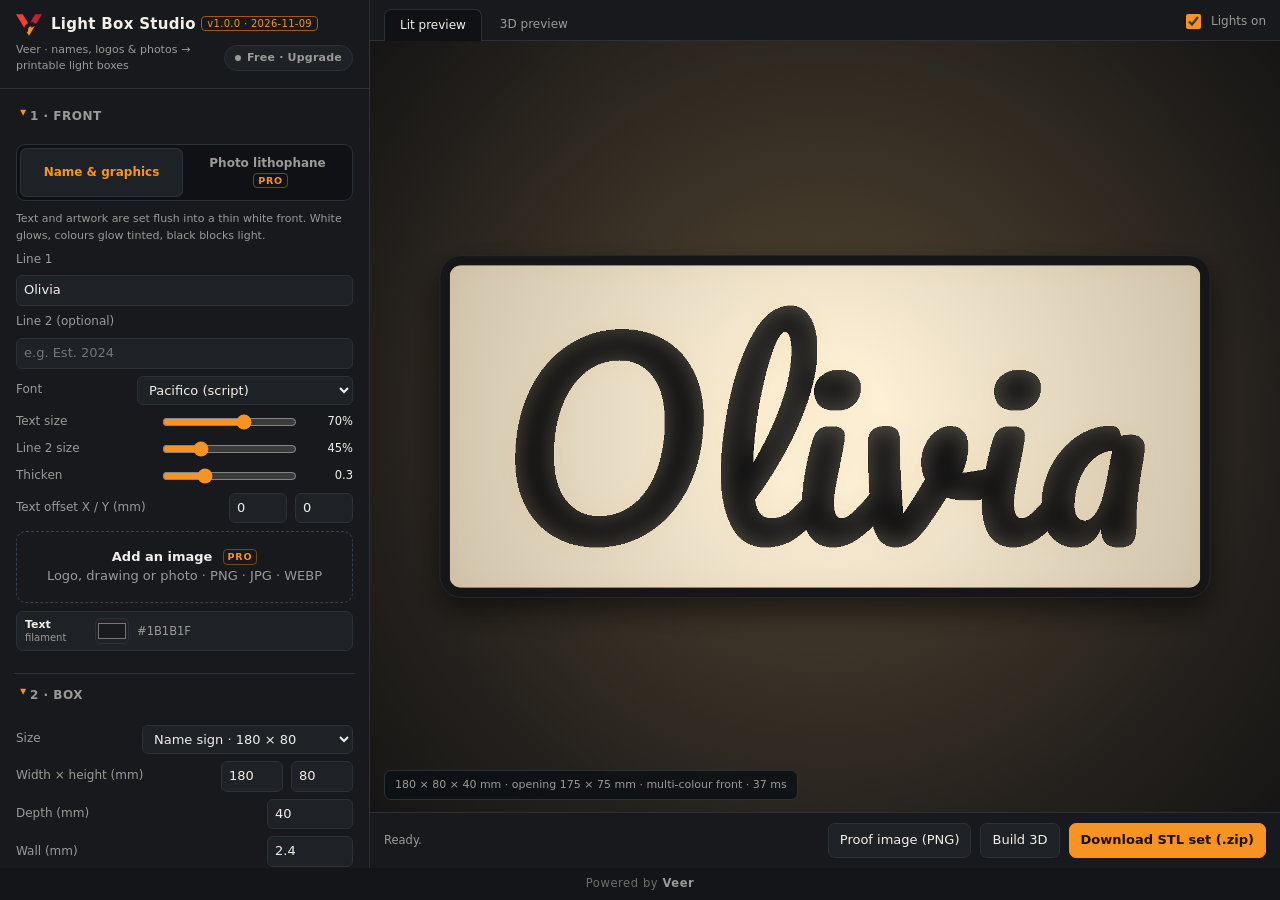
==== lightbox/index.html @ bc307f97 "Add Light Box Studio: names, logos and photos to printable light boxes - Inlay fronts: text (9 fonts" ====
<!doctype html>
<html lang="en">
<head>
<meta charset="utf-8">
<meta name="viewport" content="width=device-width,initial-scale=1">
<title>Veer · Light Box Studio</title>
<meta name="description" content="Turn a name, a logo or any photo into a 3D-printable light box. Multi-colour fronts for Bambu AMS, photo lithophanes, batch names.">
<link rel="preconnect" href="https://fonts.googleapis.com">
<link rel="preconnect" href="https://fonts.gstatic.com" crossorigin>
<link href="https://fonts.googleapis.com/css2?family=Pacifico&family=Great+Vibes&family=Dancing+Script:wght@700&family=Lobster&family=Bebas+Neue&family=Baloo+2:wght@800&family=Fredoka:wght@600&family=Montserrat:wght@800&family=Playfair+Display:wght@700&display=swap" rel="stylesheet">
<style>
:root{
  /* Veer palette — mark colours #ef4037 / #bd222f / #f69322 */
  --bg:#0f1114; --panel:#17191d; --panel2:#1e2126; --line:#2c3037;
  --tx:#f2efe9; --tx2:#9b9a96; --acc:#f69322; --acc2:#a8541a;
  --red:#ef4037; --bad:#ef4037; --pass:#41c777;
}
*{box-sizing:border-box}
html,body{height:100%;margin:0}
body{background:var(--bg);color:var(--tx);font:13px/1.45 "Segoe UI",system-ui,-apple-system,sans-serif;
  display:flex;flex-direction:column;height:100vh;overflow:hidden}
#app{display:flex;flex:1;min-height:0}
@media (max-width:900px){ body{overflow:auto;height:auto} #app{flex-direction:column} #side{width:auto!important;min-width:0!important;max-height:none} #stage{min-height:420px} }

#side{width:370px;min-width:370px;background:var(--panel);border-right:1px solid var(--line);display:flex;flex-direction:column}
#brand{padding:14px 16px;border-bottom:1px solid var(--line)}
#brand .top{display:flex;align-items:center;gap:9px}
#brand h1{margin:0;font-size:15px;letter-spacing:.3px;flex:1;white-space:nowrap}
#brand .sub{display:flex;align-items:center;gap:10px;margin-top:6px}
#brand p{margin:0;font-size:11px;color:var(--tx2);flex:1}
#build{font-size:10px;font-weight:400;color:var(--acc);border:1px solid var(--acc2);border-radius:4px;padding:1px 5px;vertical-align:2px}
#ctrls{flex:1;overflow-y:auto;padding:6px 14px 24px}
#ctrls::-webkit-scrollbar{width:10px}
#ctrls::-webkit-scrollbar-thumb{background:#2a323d;border-radius:5px}

details.sec{border-bottom:1px solid var(--line);padding:4px 0}
details.sec>summary{cursor:pointer;padding:9px 2px;font-weight:600;font-size:12px;letter-spacing:.5px;text-transform:uppercase;color:var(--tx2);list-style:none;user-select:none}
details.sec>summary::-webkit-details-marker{display:none}
details.sec>summary:before{content:"▸";display:inline-block;width:14px;color:var(--acc);transition:transform .15s}
details.sec[open]>summary:before{transform:rotate(90deg)}
details.sec>summary:hover{color:var(--tx)}
.body{padding:4px 2px 12px}
.row{display:flex;align-items:center;gap:8px;margin:7px 0}
.row label{flex:1;color:var(--tx2);font-size:12px}
input[type=number],input[type=text],select,textarea{background:var(--panel2);border:1px solid var(--line);color:var(--tx);border-radius:6px;padding:5px 7px;font:inherit;width:86px}
input[type=text].wide,textarea{width:100%}
textarea{min-height:90px;resize:vertical;font-family:ui-monospace,Consolas,monospace;font-size:12px}
select{width:auto;min-width:120px}
input[type=range]{flex:1;accent-color:var(--acc)}
input[type=color]{width:34px;height:26px;padding:0;border:1px solid var(--line);border-radius:6px;background:var(--panel2);cursor:pointer}
input:focus,select:focus,textarea:focus{outline:1px solid var(--acc)}
.val{width:46px;text-align:right;color:var(--tx);font-variant-numeric:tabular-nums;font-size:11.5px}
.chk{display:flex;align-items:center;gap:7px;margin:8px 0;color:var(--tx2);cursor:pointer;font-size:12px}
.chk input{accent-color:var(--acc);width:15px;height:15px}
button{background:var(--panel2);border:1px solid var(--line);color:var(--tx);border-radius:7px;padding:7px 11px;font:inherit;cursor:pointer}
button:hover{border-color:var(--acc);color:#fff}
button:disabled{opacity:.4;cursor:not-allowed}
button.primary{background:var(--acc);border-color:var(--acc);color:#1a0f02;font-weight:600}
button.primary:hover{background:#ffa53d;color:#1a0f02}
.note{font-size:11px;color:var(--tx2);margin:6px 0 0;line-height:1.5}
.warnbox{background:#2a1f0a;border:1px solid #6b4f10;color:#f3d089;border-radius:6px;padding:7px 9px;font-size:11px;margin:8px 0;line-height:1.5}
.seg{display:flex;gap:3px;padding:3px;background:var(--bg);border:1px solid var(--line);border-radius:9px;margin:6px 0 10px}
.seg button{flex:1;border:0;background:transparent;color:var(--tx2);font-weight:600;font-size:12px;padding:7px 6px;border-radius:7px}
.seg button.on{background:var(--panel2);color:var(--acc);box-shadow:inset 0 0 0 1px var(--line)}
.seg button:hover{color:var(--tx)}
#drop{border:1.5px dashed #37414e;border-radius:10px;padding:16px 12px;text-align:center;color:var(--tx2);cursor:pointer;transition:.15s;margin:8px 0}
#drop:hover,#drop.over{border-color:var(--acc);color:var(--tx);background:#1d1710}
#drop b{color:var(--tx)}
#drop .clear{margin-top:6px;padding:2px 8px;font-size:11px}
.swatch{display:flex;align-items:center;gap:8px;background:var(--panel2);border:1px solid var(--line);border-radius:7px;padding:6px 8px;margin:6px 0}
.swatch .slot{font-size:10px;color:var(--tx2);width:62px;line-height:1.25}
.swatch .slot b{display:block;color:var(--tx);font-size:11px}
.swatch .name{flex:1;font-size:11.5px;color:var(--tx2)}
[hidden]{display:none!important}
.protag{display:inline-block;font-size:9.5px;font-weight:700;letter-spacing:.08em;text-transform:uppercase;color:var(--acc);border:1px solid #6b4a1d;border-radius:4px;padding:0 4px;margin-left:6px;vertical-align:1px}
.plan{flex:none;display:inline-flex;align-items:center;gap:6px;padding:4px 10px;border-radius:999px;font-size:11px;font-weight:600;letter-spacing:.02em;border:1px solid var(--line);background:var(--panel2);color:var(--tx2)}
.plan:hover{border-color:var(--acc);color:var(--tx)}
.plan .pip{width:6px;height:6px;border-radius:50%;background:var(--tx2)}
.plan.pro{border-color:#6b4a1d;color:#ffd7a3;background:#2a1d0e}
.plan.pro .pip{background:var(--acc)}
.freenote{background:#1c1712;border:1px solid #4a3418;color:#e9c99a;border-radius:6px;padding:7px 9px;font-size:11px;margin:8px 0;line-height:1.5}
.freenote button{padding:2px 8px;font-size:11px;margin-left:4px}

#main{flex:1;display:flex;flex-direction:column;min-width:0}
#tabs{display:flex;gap:2px;padding:8px 14px 0;border-bottom:1px solid var(--line);background:var(--panel);align-items:flex-end}
.tab{padding:7px 15px;border-radius:7px 7px 0 0;border:1px solid transparent;border-bottom:none;cursor:pointer;color:var(--tx2);font-size:12px}
.tab.on{background:var(--bg);border-color:var(--line);color:var(--tx);margin-bottom:-1px}
#tabs .spacer{flex:1}
#tabs .chk{margin:0 0 8px}
#stage{flex:1;position:relative;overflow:hidden;background:radial-gradient(circle at 50% 40%,#1b1712 0%,#0b0c0f 75%)}
#lit,#gl{position:absolute;inset:0;width:100%;height:100%}
#gl{display:none}
#overlay{position:absolute;left:14px;bottom:12px;font-size:11px;color:var(--tx2);background:#0b0e13cc;border:1px solid var(--line);border-radius:7px;padding:6px 10px;pointer-events:none;max-width:70%}
#partlist{padding:0 14px 10px;background:var(--panel);border-top:1px solid var(--line);display:none;max-height:170px;overflow:auto}
#partlist table{width:100%;border-collapse:collapse;font-size:11.5px}
#partlist th{text-align:left;color:var(--tx2);font-weight:600;padding:6px;position:sticky;top:0;background:var(--panel)}
#partlist td{padding:4px 6px;border-top:1px solid var(--line);color:var(--tx2)}
#partlist td.n{color:var(--tx)}
.dot{display:inline-block;width:11px;height:11px;border-radius:3px;border:1px solid #0006;vertical-align:-1px}
#bar{border-top:1px solid var(--line);background:var(--panel);padding:10px 14px;display:flex;gap:9px;align-items:center;flex-wrap:wrap}
#stat{flex:1;font-size:11.5px;color:var(--tx2);min-width:180px}
#stat.err{color:var(--bad)} #stat.ok{color:var(--acc)}
.powered{background:#131519;flex:none;padding:8px 0 9px;font-size:.72rem;letter-spacing:.05em;color:#6f6e6a;text-align:center;line-height:1.3}
.powered a{color:#9b9a96;font-weight:600;text-decoration:none}
.powered a:hover{color:#fff}

dialog#pro{width:min(620px,calc(100vw - 32px));max-height:calc(100vh - 32px);overflow:auto;padding:0;border:1px solid var(--line);border-radius:14px;background:var(--panel);color:var(--tx);box-shadow:0 30px 80px #000a}
dialog#pro::backdrop{background:#05070acc;backdrop-filter:blur(3px)}
.pro-in{padding:26px 26px 22px;display:flex;flex-direction:column;gap:18px}
.pro-head{display:flex;align-items:flex-start;gap:12px}
.pro-head h2{margin:0;font-size:20px;letter-spacing:-.01em;line-height:1.2}
.pro-head p{margin:4px 0 0;color:var(--tx2);font-size:12.5px;line-height:1.5}
.pro-x{margin-left:auto;flex:none;width:30px;height:30px;padding:0;border-radius:8px;font-size:16px;line-height:1}
.pro-uses{background:#1c1712;border:1px solid #4a3418;border-radius:9px;padding:10px 12px;font-size:12px;color:#e9c99a;line-height:1.55}
.pro-uses b{color:#ffd7a3}
.pro-uses .sw{display:flex;gap:8px;margin-top:8px;flex-wrap:wrap}
.tiers{display:grid;grid-template-columns:repeat(3,minmax(0,1fr));gap:10px}
@media (max-width:620px){.tiers{grid-template-columns:minmax(0,1fr)}}
.tier{border:1px solid var(--line);border-radius:11px;padding:14px 14px 12px;display:flex;flex-direction:column;gap:8px;background:var(--panel2);min-width:0}
.tier.hi{border-color:var(--acc);background:linear-gradient(180deg,#2a1d0e 0%,var(--panel2) 70%)}
.tier .nm{font-size:11px;font-weight:700;letter-spacing:.1em;text-transform:uppercase;color:var(--tx2)}
.tier.hi .nm{color:var(--acc)}
.tier .pr{font-size:22px;font-weight:700;letter-spacing:-.02em}
.tier .pr small{font-size:11px;font-weight:400;color:var(--tx2);letter-spacing:0}
.tier ul{margin:0;padding:0;list-style:none;display:flex;flex-direction:column;gap:5px;font-size:11.5px;color:var(--tx2);flex:1}
.tier li{padding-left:15px;position:relative;line-height:1.4}
.tier li:before{content:"";position:absolute;left:2px;top:6px;width:6px;height:6px;border-radius:2px;background:#4a5058}
.tier.hi li:before,.tier.co li:before{background:var(--acc)}
a.buy{display:block;text-align:center;text-decoration:none;font-weight:600;background:var(--panel);border:1px solid var(--line);color:var(--tx);border-radius:7px;padding:7px 11px}
a.buy:hover{border-color:var(--acc)}
.tier.hi a.buy{background:var(--acc);border-color:var(--acc);color:#1a0f02}
a.buy.off{opacity:.45;pointer-events:none}
.keyrow{border-top:1px solid var(--line);padding-top:16px;display:flex;flex-direction:column;gap:8px}
.keyrow label{font-size:12px;color:var(--tx2)}
.keyrow .in{display:flex;gap:8px}
.keyrow input{flex:1;width:auto;font-family:ui-monospace,Consolas,monospace;font-size:12.5px;padding:8px 10px}
#proMsg{font-size:12px;min-height:1.2em;color:var(--tx2)}
#proMsg.err{color:var(--bad)} #proMsg.ok{color:#7fe0a8}
.owned dl{display:grid;grid-template-columns:120px minmax(0,1fr);gap:6px 12px;margin:0;font-size:12.5px}
.owned dt{color:var(--tx2)} .owned dd{margin:0;overflow-wrap:anywhere}
.pro-foot{font-size:11px;color:var(--tx2);line-height:1.5}
</style>
</head>
<body>
<div id="app">
<div id="side">
  <div id="brand">
    <div class="top">
      <svg viewBox="0 0 79.9 66.6" width="26" height="22" aria-label="Veer"><g transform="translate(-100.447,-44.954)"><path transform="matrix(1,0,0,-1,125.672,87.0075)" d="M0 0-25.225 42.053H-4.347L12.208 14.454C6.144 11.892 1.523 6.522 0 0" fill="#ef4037"/><path transform="matrix(1,0,0,-1,145.9093,70.930309)" d="M0 0H1.884V3.96L10.637-1.095 16.258-4.341 34.443 25.976H13.564L-2.078-.103C-1.395-.035-.701 0 0 0" fill="#bd222f"/><path transform="matrix(1,0,0,-1,156.546,82.131008)" d="M0 0-8.753-5.054V-1.033H-10.637C-12.896-1.033-15.034-1.928-16.658-3.551-18.283-5.177-19.178-7.314-19.178-9.574V-16.618H-23.83L-16.146-29.428 2.305 1.331Z" fill="#f69322"/></g></svg>
      <h1>Light Box Studio <span id="build"></span></h1>
    </div>
    <div class="sub">
      <p>Veer · names, logos &amp; photos → printable light boxes</p>
      <button type="button" class="plan" id="planChip" title="Plan and license"><span class="pip"></span><span id="planTxt">Free · Upgrade</span></button>
    </div>
  </div>
  <div id="ctrls">

    <details class="sec" open><summary>1 · Front</summary><div class="body">
      <div class="seg" id="modeSeg">
        <button type="button" data-m="inlay" class="on">Name &amp; graphics</button>
        <button type="button" data-m="litho">Photo lithophane<span class="protag" id="lithoTag">Pro</span></button>
      </div>
      <div class="note" id="modeNote"></div>

      <div class="row"><label for="l1">Line 1</label></div>
      <input type="text" class="wide" id="l1" value="Olivia" maxlength="40">
      <div class="row"><label for="l2">Line 2 (optional)</label></div>
      <input type="text" class="wide" id="l2" value="" maxlength="60" placeholder="e.g. Est. 2024">
      <div class="row"><label for="font">Font</label>
        <select id="font">
          <option value="Pacifico">Pacifico (script)</option>
          <option value="Great Vibes">Great Vibes (elegant script)</option>
          <option value="Dancing Script">Dancing Script</option>
          <option value="Lobster">Lobster</option>
          <option value="Baloo 2">Baloo (rounded, kids)</option>
          <option value="Fredoka">Fredoka (soft)</option>
          <option value="Bebas Neue">Bebas Neue (tall caps)</option>
          <option value="Montserrat">Montserrat (bold)</option>
          <option value="Playfair Display">Playfair (serif)</option>
        </select></div>
      <div class="row"><label for="tSize">Text size</label><input type="range" id="tSize" min="20" max="100" value="70"><span class="val" id="tSizeV">70%</span></div>
      <div class="row"><label for="tL2">Line 2 size</label><input type="range" id="tL2" min="25" max="100" value="45"><span class="val" id="tL2V">45%</span></div>
      <div class="row"><label for="tBold">Thicken</label><input type="range" id="tBold" min="0" max="10" value="3"><span class="val" id="tBoldV">0.3</span></div>
      <div class="row"><label>Text offset X / Y (mm)</label><input type="number" id="tX" value="0" step="1" style="width:58px"><input type="number" id="tY" value="0" step="1" style="width:58px"></div>

      <div id="drop"><b>Add an image</b> <span class="protag">Pro</span><br>
        <span id="dropTxt">Logo, drawing or photo · PNG · JPG · WEBP</span>
        <div><button type="button" class="clear" id="imgClear" hidden>Remove image</button></div></div>
      <input type="file" id="file" accept="image/*" hidden>
      <div id="imgCtrls" hidden>
        <div class="row" id="iScaleRow"><label for="iScale">Image size</label><input type="range" id="iScale" min="10" max="100" value="60"><span class="val" id="iScaleV">60%</span></div>
        <div class="row"><label>Image offset X / Y (mm)</label><input type="number" id="iX" value="0" step="1" style="width:58px"><input type="number" id="iY" value="0" step="1" style="width:58px"></div>
        <div id="inlayImg">
          <div class="row"><label for="k">Image colours</label><select id="k"><option>1</option><option selected>2</option><option>3</option></select></div>
          <div class="chk"><input type="checkbox" id="rmBg" checked><label for="rmBg">Drop the background colour</label></div>
          <div class="row"><label for="bgTol">Background tolerance</label><input type="range" id="bgTol" min="1" max="40" value="14"><span class="val" id="bgTolV">14</span></div>
        </div>
        <div id="lithoImg">
          <div class="row"><label for="lZoom">Photo zoom</label><input type="range" id="lZoom" min="100" max="300" value="100"><span class="val" id="lZoomV">100%</span></div>
          <div class="row"><label for="lBright">Brightness</label><input type="range" id="lBright" min="-50" max="50" value="0"><span class="val" id="lBrightV">0</span></div>
          <div class="row"><label for="lContrast">Contrast</label><input type="range" id="lContrast" min="-50" max="80" value="15"><span class="val" id="lContrastV">15</span></div>
          <div class="row"><label for="lMin">Thinnest / thickest (mm)</label><input type="number" id="lMin" value="0.8" step="0.1" min="0.4" style="width:58px"><input type="number" id="lMax" value="3" step="0.1" min="1" style="width:58px"></div>
        </div>
      </div>
      <div id="colours"></div>
      <div id="frontWarn"></div>
    </div></details>

    <details class="sec" open><summary>2 · Box</summary><div class="body">
      <div class="row"><label for="preset">Size</label>
        <select id="preset">
          <option value="name">Name sign · 180 × 80</option>
          <option value="square">Square · 120 × 120</option>
          <option value="wide">Wide · 220 × 90</option>
          <option value="photo">Photo 6 × 4 in · 162 × 112</option>
          <option value="photoP">Photo portrait · 112 × 162</option>
          <option value="custom">Custom</option>
        </select></div>
      <div class="row"><label>Width × height (mm)</label><input type="number" id="W" value="180" step="1" min="40" style="width:62px"><input type="number" id="H" value="80" step="1" min="40" style="width:62px"></div>
      <div class="row"><label for="D">Depth (mm)</label><input type="number" id="D" value="40" step="1" min="15"></div>
      <div class="row"><label for="wall">Wall (mm)</label><input type="number" id="wall" value="2.4" step="0.2" min="1.2"></div>
      <div class="row"><label for="rad">Corner radius (mm)</label><input type="number" id="rad" value="5" step="0.5" min="0"></div>
      <div class="row"><label for="faceT">Front thickness (mm)</label><input type="number" id="faceT" value="1.2" step="0.2" min="0.6"></div>
      <div class="row"><label for="colD">Colour depth (mm)</label><input type="number" id="colD" value="0.6" step="0.2" min="0.2"></div>
      <div class="swatch"><div class="slot"><b>Frame</b>box + back</div><input type="color" id="frameCol" value="#1b1b1f"><div class="name">Opaque, blocks light</div></div>
      <div class="swatch"><div class="slot"><b>Front</b>diffuser</div><input type="color" id="faceCol" value="#f4f1ea"><div class="name">White PLA glows best</div></div>
      <div class="note">Light passes through the thin white front. Coloured filament glows tinted; black blocks it, so black text reads as a crisp silhouette.</div>
    </div></details>

    <details class="sec"><summary>3 · Back panel &amp; light</summary><div class="body">
      <div class="chk"><input type="checkbox" id="backOn" checked><label for="backOn">Make a back panel</label></div>
      <div class="chk"><input type="checkbox" id="keyholes" checked><label for="keyholes">Keyhole slots for wall hanging</label></div>
      <div class="chk"><input type="checkbox" id="cable" checked><label for="cable">Cable hole for USB LED strip</label></div>
      <div class="row"><label for="fit">Back panel fit</label><select id="fit"><option value="0.2">Snug (0.2 mm)</option><option value="0.3" selected>Standard (0.3 mm)</option><option value="0.45">Loose (0.45 mm)</option></select></div>
      <div class="note"><b style="color:var(--tx)">Lighting:</b> a 5 V USB LED strip (warm white, about 50 cm) stuck around the inside walls lights evenly. A battery puck light on the back panel works too. At least 30 mm of depth avoids hot spots.</div>
    </div></details>

    <details class="sec"><summary>4 · Batch names<span class="protag" id="batchTag">Pro</span></summary><div class="body">
      <div class="note" style="margin-top:0">One name per line. Each becomes its own front with the settings above, sharing one frame and back. Paste the names from your Etsy orders.</div>
      <textarea id="batch" placeholder="Olivia&#10;Mason&#10;The Johnsons"></textarea>
    </div></details>

  </div>
</div>

<div id="main">
  <div id="tabs">
    <div class="tab on" data-v="lit">Lit preview</div>
    <div class="tab" data-v="3d">3D preview</div>
    <div class="spacer"></div>
    <label class="chk"><input type="checkbox" id="lightsOn" checked> Lights on</label>
  </div>
  <div id="stage">
    <canvas id="lit"></canvas>
    <canvas id="gl"></canvas>
    <div id="overlay"></div>
  </div>
  <div id="partlist"></div>
  <div id="bar">
    <div id="stat">Type a name to start.</div>
    <button type="button" id="btnProof">Proof image (PNG)</button>
    <button type="button" id="btnBuild">Build 3D</button>
    <button type="button" class="primary" id="btnDl">Download STL set (.zip)</button>
  </div>
</div>
</div>

<dialog id="pro" aria-labelledby="proTitle">
  <div class="pro-in">
    <div class="pro-head">
      <div><h2 id="proTitle">Light Box Studio Pro</h2>
        <p id="proSub">Logos, photos, batch names and clean files.</p></div>
      <button type="button" class="pro-x" id="proClose" aria-label="Close">&times;</button>
    </div>
    <div class="pro-uses" id="proUses" hidden></div>
    <div id="proBuy">
      <div class="tiers">
        <div class="tier"><div class="nm">Free</div><div class="pr">$0</div>
          <ul><li>Names in 9 fonts</li><li>Any box size</li><li>Back panel with cable hole</li><li>Small VEER mark on the back</li><li>Personal use</li></ul></div>
        <div class="tier hi"><div class="nm">Pro</div><div class="pr"><span id="pricePro">$29</span> <small>one-time</small></div>
          <ul><li>Any logo or image, multi-colour</li><li>Photo lithophane light boxes</li><li>Batch names in one go</li><li>No mark on the back</li></ul>
          <a class="buy" id="buyPro" target="_blank" rel="noopener">Get Pro</a></div>
        <div class="tier co"><div class="nm">Commercial</div><div class="pr"><span id="priceCom">$79</span> <small>one-time</small></div>
          <ul><li>Everything in Pro</li><li>Sell the light boxes you print</li><li>Etsy-ready batch workflow</li></ul>
          <a class="buy" id="buyCom" target="_blank" rel="noopener">Get Commercial</a></div>
      </div>
    </div>
    <div class="owned" id="proOwned" hidden><dl>
      <dt>Plan</dt><dd id="ownTier"></dd><dt>Licensed to</dt><dd id="ownEmail"></dd>
      <dt>Key</dt><dd id="ownKey"></dd><dt>Checked</dt><dd id="ownChecked"></dd></dl></div>
    <div class="keyrow" id="proKeyRow">
      <label for="proKey">Already bought it? Paste the license key from your receipt email.</label>
      <div class="in"><input type="text" id="proKey" placeholder="XXXXXXXX-XXXX-XXXX-XXXX-XXXXXXXXXXXX" autocomplete="off" spellcheck="false">
        <button type="button" class="primary" id="proActivate">Unlock</button></div>
    </div>
    <div id="proMsg" role="status"></div>
    <div class="pro-foot" id="proFoot">Unlocking needs an internet connection once. After that, Light Box Studio works offline and checks in now and then while you're online.</div>
    <div id="proManage" hidden><button type="button" id="proRemove">Remove from this browser</button></div>
  </div>
</dialog>

<div class="powered">Powered by <a href="https://veersolutions.com" rel="noopener">Veer</a></div>
<script>
"use strict";
/* ═══════════════════════════════════════════════════════════════════════════
   Veer · Light Box Studio
   Name / logo / photo → a 3D-printable light box: a frame, a light-diffusing
   front and a back panel. Two front styles:
     • Inlay — coloured text and artwork set flush into a thin white front
       (multi-colour, for an AMS). White glows, colour glows tinted, black
       blocks light.
     • Lithophane — any photo as a variable-thickness front; thick = dark.
   Coordinates: authored in FRONT VIEW (as you look at the finished box), X
   right, Y up, Z = 0 at the front face (on the build plate). Frame + front
   are mirrored into print space at the end; the back panel is authored in
   print space directly (its outside face is on the plate).
   ═══════════════════════════════════════════════════════════════════════════ */
const BUILD = "v1.0.0 · 2026-11-09";
const $ = id => document.getElementById(id);
const clamp = (v,a,b) => v<a?a:v>b?b:v;

/* ───────────────────────── geometry helpers ───────────────────────── */

function roundRectLoop(w,h,r,seg){
  // CCW, centred on origin
  const hw=w/2, hh=h/2;
  r = clamp(r, 0, Math.min(hw,hh)-0.001);
  if(r<=0.001) return [{x:-hw,y:-hh},{x:hw,y:-hh},{x:hw,y:hh},{x:-hw,y:hh}];
  const pts=[], n=Math.max(4, seg||Math.ceil(r*6));
  const corners=[[ hw-r,-hh+r,-Math.PI/2],[ hw-r, hh-r,0],[-hw+r, hh-r,Math.PI/2],[-hw+r,-hh+r,Math.PI]];
  for(const [cx,cy,a0] of corners)
    for(let i=0;i<=n;i++){ const a=a0+(Math.PI/2)*(i/n); pts.push({x:cx+r*Math.cos(a), y:cy+r*Math.sin(a)}); }
  return dedupeLoop(pts);
}
function circleLoop(cx,cy,r,seg){
  const n=Math.max(24, seg||Math.ceil(r*8)), pts=[];
  for(let i=0;i<n;i++){ const a=2*Math.PI*i/n; pts.push({x:cx+r*Math.cos(a), y:cy+r*Math.sin(a)}); }
  return pts; // CCW
}
function rectLoop(cx,cy,w,h,r){
  const L=roundRectLoop(w,h,r||0);
  return L.map(p=>({x:p.x+cx, y:p.y+cy}));
}
function dedupeLoop(p){
  const out=[];
  for(const q of p){ const l=out[out.length-1]; if(!l || Math.hypot(l.x-q.x,l.y-q.y)>1e-6) out.push(q); }
  if(out.length>1){ const a=out[0], b=out[out.length-1]; if(Math.hypot(a.x-b.x,a.y-b.y)<1e-6) out.pop(); }
  return out;
}
function loopArea(L){ let s=0; for(let i=0;i<L.length;i++){ const p=L[i], q=L[(i+1)%L.length]; s+=p.x*q.y-q.x*p.y; } return s/2; }
const revLoop = L => L.slice().reverse();

/* Triangle sink -------------------------------------------------------- */
function tri(t,ax,ay,az,bx,by,bz,cx,cy,cz){ t.push(ax,ay,az,bx,by,bz,cx,cy,cz); }

/* ── Ear-clipping triangulator with hole support ──────────────────────────
   Algorithm after Mapbox's earcut (ISC licence), reimplemented here so this
   file stays dependency-free. Crucially, the cap triangles use only the
   polygon's OWN vertices, so every cap boundary edge matches a wall edge
   exactly — no T-junctions, and the solids come out watertight. */
function ecNode(i,x,y){ return {i,x,y,prev:null,next:null,z:0,prevZ:null,nextZ:null,steiner:false}; }
function ecIns(i,x,y,last){
  const p=ecNode(i,x,y);
  if(!last){ p.prev=p; p.next=p; }
  else { p.next=last.next; p.prev=last; last.next.prev=p; last.next=p; }
  return p;
}
function ecRem(p){
  p.next.prev=p.prev; p.prev.next=p.next;
  if(p.prevZ) p.prevZ.nextZ=p.nextZ;
  if(p.nextZ) p.nextZ.prevZ=p.prevZ;
}
function ecArea(p,q,r){ return (q.y-p.y)*(r.x-q.x)-(q.x-p.x)*(r.y-q.y); }
function ecEq(a,b){ return a.x===b.x && a.y===b.y; }
function ecSignedArea(d,s,e){ let sum=0; for(let i=s,j=e-2;i<e;i+=2){ sum+=(d[j]-d[i])*(d[i+1]+d[j+1]); j=i; } return sum; }
function ecList(d,s,e,cw){
  let last=null;
  if(cw === (ecSignedArea(d,s,e)>0)){ for(let i=s;i<e;i+=2) last=ecIns(i,d[i],d[i+1],last); }
  else { for(let i=e-2;i>=s;i-=2) last=ecIns(i,d[i],d[i+1],last); }
  if(last && ecEq(last,last.next)){ ecRem(last); last=last.next; }
  return last;
}
function ecFilter(start,end){
  if(!start) return start;
  if(!end) end=start;
  let p=start, again;
  do{
    again=false;
    if(!p.steiner && (ecEq(p,p.next) || ecArea(p.prev,p,p.next)===0)){
      ecRem(p); p=end=p.prev;
      if(p===p.next) break;
      again=true;
    } else p=p.next;
  } while(again || p!==end);
  return end;
}
function ecInTri(ax,ay,bx,by,cx,cy,px,py){
  return (cx-px)*(ay-py)>=(ax-px)*(cy-py) &&
         (ax-px)*(by-py)>=(bx-px)*(ay-py) &&
         (bx-px)*(cy-py)>=(cx-px)*(by-py);
}
function ecIsEar(ear){
  const a=ear.prev,b=ear,c=ear.next;
  if(ecArea(a,b,c)>=0) return false;
  const ax=a.x,ay=a.y,bx=b.x,by=b.y,cx=c.x,cy=c.y;
  const x0=Math.min(ax,bx,cx), y0=Math.min(ay,by,cy), x1=Math.max(ax,bx,cx), y1=Math.max(ay,by,cy);
  let p=c.next;
  while(p!==a){
    if(p.x>=x0&&p.x<=x1&&p.y>=y0&&p.y<=y1 &&
       ecInTri(ax,ay,bx,by,cx,cy,p.x,p.y) && ecArea(p.prev,p,p.next)>=0) return false;
    p=p.next;
  }
  return true;
}
function ecZ(x,y){
  x=(x|0)&0xFFFF; y=(y|0)&0xFFFF;
  x=(x|(x<<8))&0x00FF00FF; x=(x|(x<<4))&0x0F0F0F0F; x=(x|(x<<2))&0x33333333; x=(x|(x<<1))&0x55555555;
  y=(y|(y<<8))&0x00FF00FF; y=(y|(y<<4))&0x0F0F0F0F; y=(y|(y<<2))&0x33333333; y=(y|(y<<1))&0x55555555;
  return x|(y<<1);
}
function ecSortLinked(list){
  let numMerges, inSize=1, p,q,e,tail,pSize,qSize;
  do{
    p=list; list=null; tail=null; numMerges=0;
    while(p){
      numMerges++; q=p; pSize=0;
      for(let i=0;i<inSize;i++){ pSize++; q=q.nextZ; if(!q) break; }
      qSize=inSize;
      while(pSize>0 || (qSize>0 && q)){
        if(pSize!==0 && (qSize===0 || !q || p.z<=q.z)){ e=p; p=p.nextZ; pSize--; }
        else { e=q; q=q.nextZ; qSize--; }
        if(tail) tail.nextZ=e; else list=e;
        e.prevZ=tail; tail=e;
      }
      p=q;
    }
    tail.nextZ=null; inSize*=2;
  } while(numMerges>1);
  return list;
}
function ecIndexCurve(start,minX,minY,invSize){
  let p=start;
  do{
    if(p.z===0) p.z=ecZ((p.x-minX)*invSize,(p.y-minY)*invSize);
    p.prevZ=p.prev; p.nextZ=p.next; p=p.next;
  } while(p!==start);
  p.prevZ.nextZ=null; p.prevZ=null;
  ecSortLinked(p);
}
function ecIsEarHashed(ear,minX,minY,invSize){
  const a=ear.prev,b=ear,c=ear.next;
  if(ecArea(a,b,c)>=0) return false;
  const ax=a.x,ay=a.y,bx=b.x,by=b.y,cx=c.x,cy=c.y;
  const x0=Math.min(ax,bx,cx), y0=Math.min(ay,by,cy), x1=Math.max(ax,bx,cx), y1=Math.max(ay,by,cy);
  const minZ=ecZ((x0-minX)*invSize,(y0-minY)*invSize), maxZ=ecZ((x1-minX)*invSize,(y1-minY)*invSize);
  let p=ear.prevZ, n=ear.nextZ;
  while(p && p.z>=minZ && n && n.z<=maxZ){
    if(p.x>=x0&&p.x<=x1&&p.y>=y0&&p.y<=y1&&p!==a&&p!==c&&
       ecInTri(ax,ay,bx,by,cx,cy,p.x,p.y)&&ecArea(p.prev,p,p.next)>=0) return false;
    p=p.prevZ;
    if(n.x>=x0&&n.x<=x1&&n.y>=y0&&n.y<=y1&&n!==a&&n!==c&&
       ecInTri(ax,ay,bx,by,cx,cy,n.x,n.y)&&ecArea(n.prev,n,n.next)>=0) return false;
    n=n.nextZ;
  }
  while(p && p.z>=minZ){
    if(p.x>=x0&&p.x<=x1&&p.y>=y0&&p.y<=y1&&p!==a&&p!==c&&
       ecInTri(ax,ay,bx,by,cx,cy,p.x,p.y)&&ecArea(p.prev,p,p.next)>=0) return false;
    p=p.prevZ;
  }
  while(n && n.z<=maxZ){
    if(n.x>=x0&&n.x<=x1&&n.y>=y0&&n.y<=y1&&n!==a&&n!==c&&
       ecInTri(ax,ay,bx,by,cx,cy,n.x,n.y)&&ecArea(n.prev,n,n.next)>=0) return false;
    n=n.nextZ;
  }
  return true;
}
const ecSign = n => n>0?1:n<0?-1:0;
function ecOnSeg(p,q,r){
  return q.x<=Math.max(p.x,r.x)&&q.x>=Math.min(p.x,r.x)&&q.y<=Math.max(p.y,r.y)&&q.y>=Math.min(p.y,r.y);
}
function ecIntersects(p1,q1,p2,q2){
  const o1=ecSign(ecArea(p1,q1,p2)), o2=ecSign(ecArea(p1,q1,q2));
  const o3=ecSign(ecArea(p2,q2,p1)), o4=ecSign(ecArea(p2,q2,q1));
  if(o1!==o2 && o3!==o4) return true;
  if(o1===0 && ecOnSeg(p1,p2,q1)) return true;
  if(o2===0 && ecOnSeg(p1,q2,q1)) return true;
  if(o3===0 && ecOnSeg(p2,p1,q2)) return true;
  if(o4===0 && ecOnSeg(p2,q1,q2)) return true;
  return false;
}
function ecIntersectsPoly(a,b){
  let p=a;
  do{
    if(p.i!==a.i && p.next.i!==a.i && p.i!==b.i && p.next.i!==b.i && ecIntersects(p,p.next,a,b)) return true;
    p=p.next;
  } while(p!==a);
  return false;
}
function ecLocallyInside(a,b){
  return ecArea(a.prev,a,a.next)<0
    ? ecArea(a,b,a.next)>=0 && ecArea(a,a.prev,b)>=0
    : ecArea(a,b,a.prev)<0 || ecArea(a,a.next,b)<0;
}
function ecMiddleInside(a,b){
  let p=a, inside=false;
  const px=(a.x+b.x)/2, py=(a.y+b.y)/2;
  do{
    if(((p.y>py)!==(p.next.y>py)) && p.next.y!==p.y &&
       (px < (p.next.x-p.x)*(py-p.y)/(p.next.y-p.y)+p.x)) inside=!inside;
    p=p.next;
  } while(p!==a);
  return inside;
}
function ecValidDiagonal(a,b){
  return a.next.i!==b.i && a.prev.i!==b.i && !ecIntersectsPoly(a,b) &&
    (ecLocallyInside(a,b) && ecLocallyInside(b,a) && ecMiddleInside(a,b) &&
     (ecArea(a.prev,a,b.prev)||ecArea(a,b.prev,b)) ||
     ecEq(a,b) && ecArea(a.prev,a,a.next)>0 && ecArea(b.prev,b,b.next)>0);
}
function ecSplitPoly(a,b){
  const a2=ecNode(a.i,a.x,a.y), b2=ecNode(b.i,b.x,b.y), an=a.next, bp=b.prev;
  a.next=b; b.prev=a;
  a2.next=an; an.prev=a2;
  b2.next=a2; a2.prev=b2;
  bp.next=b2; b2.prev=bp;
  return b2;
}
function ecCure(start,tris){
  let p=start;
  do{
    const a=p.prev, b=p.next.next;
    if(!ecEq(a,b) && ecIntersects(a,p,p.next,b) && ecLocallyInside(a,b) && ecLocallyInside(b,a)){
      tris.push(a.i/2, p.i/2, b.i/2);
      ecRem(p); ecRem(p.next);
      p=start=b;
    }
    p=p.next;
  } while(p!==start);
  return ecFilter(p);
}
function ecSplitEarcut(start,tris,minX,minY,invSize){
  let a=start;
  do{
    let b=a.next.next;
    while(b!==a.prev){
      if(a.i!==b.i && ecValidDiagonal(a,b)){
        let c=ecSplitPoly(a,b);
        a=ecFilter(a,a.next); c=ecFilter(c,c.next);
        ecLinked(a,tris,minX,minY,invSize,0);
        ecLinked(c,tris,minX,minY,invSize,0);
        return;
      }
      b=b.next;
    }
    a=a.next;
  } while(a!==start);
}
function ecGetLeftmost(start){
  let p=start, leftmost=start;
  do{
    if(p.x<leftmost.x || (p.x===leftmost.x && p.y<leftmost.y)) leftmost=p;
    p=p.next;
  } while(p!==start);
  return leftmost;
}
function ecSectorContains(m,p){ return ecArea(m.prev,m,p.prev)<0 && ecArea(p.next,m,m.next)<0; }
function ecFindBridge(hole,outerNode){
  let p=outerNode, qx=-Infinity, m=null;
  const hx=hole.x, hy=hole.y;
  do{
    if(hy<=p.y && hy>=p.next.y && p.next.y!==p.y){
      const x=p.x+(hy-p.y)/(p.next.y-p.y)*(p.next.x-p.x);
      if(x<=hx && x>qx){ qx=x; m = p.x<p.next.x ? p : p.next; if(x===hx) return m; }
    }
    p=p.next;
  } while(p!==outerNode);
  if(!m) return null;
  const stop=m, mx=m.x, my=m.y;
  let tanMin=Infinity;
  p=m;
  do{
    if(hx>=p.x && p.x>=mx && hx!==p.x &&
       ecInTri(hy<my?hx:qx, hy, mx, my, hy<my?qx:hx, hy, p.x, p.y)){
      const tan=Math.abs(hy-p.y)/(hx-p.x);
      if(ecLocallyInside(p,hole) &&
         (tan<tanMin || (tan===tanMin && (p.x>m.x || (p.x===m.x && ecSectorContains(m,p)))))){
        m=p; tanMin=tan;
      }
    }
    p=p.next;
  } while(p!==stop);
  return m;
}
function ecEliminateHoles(d,holeIdx,outerNode){
  const queue=[];
  for(let i=0,len=holeIdx.length;i<len;i++){
    const s=holeIdx[i]*2, e = i<len-1 ? holeIdx[i+1]*2 : d.length;
    const list=ecList(d,s,e,false);
    if(list===list.next) list.steiner=true;
    queue.push(ecGetLeftmost(list));
  }
  queue.sort((a,b)=>a.x-b.x);
  for(const q of queue){
    const bridge=ecFindBridge(q,outerNode);
    if(!bridge) continue;
    const br=ecSplitPoly(bridge,q);
    ecFilter(br,br.next);
    outerNode=ecFilter(bridge,bridge.next);
  }
  return outerNode;
}
function ecLinked(ear,tris,minX,minY,invSize,pass){
  if(!ear) return;
  if(!pass && invSize) ecIndexCurve(ear,minX,minY,invSize);
  let stop=ear, prev, next, guard=0;
  while(ear.prev!==ear.next){
    if(guard++ > 3e6) break;
    prev=ear.prev; next=ear.next;
    if(invSize ? ecIsEarHashed(ear,minX,minY,invSize) : ecIsEar(ear)){
      tris.push(prev.i/2, ear.i/2, next.i/2);
      ecRem(ear);
      ear=next.next; stop=next.next;
      continue;
    }
    ear=next;
    if(ear===stop){
      if(!pass) ecLinked(ecFilter(ear),tris,minX,minY,invSize,1);
      else if(pass===1){ ear=ecCure(ecFilter(ear),tris); ecLinked(ear,tris,minX,minY,invSize,2); }
      else if(pass===2) ecSplitEarcut(ear,tris,minX,minY,invSize);
      break;
    }
  }
}
function earcut(d, holeIdx){
  const hasHoles = holeIdx && holeIdx.length;
  const outerLen = hasHoles ? holeIdx[0]*2 : d.length;
  let outerNode = ecList(d,0,outerLen,true);
  const tris=[];
  if(!outerNode || outerNode.next===outerNode.prev) return tris;
  let minX,minY,maxX,maxY,invSize;
  if(hasHoles) outerNode = ecEliminateHoles(d,holeIdx,outerNode);
  if(d.length>160){
    minX=maxX=d[0]; minY=maxY=d[1];
    for(let i=2;i<outerLen;i+=2){
      const x=d[i], y=d[i+1];
      if(x<minX)minX=x; if(y<minY)minY=y; if(x>maxX)maxX=x; if(y>maxY)maxY=y;
    }
    invSize=Math.max(maxX-minX,maxY-minY);
    invSize = invSize!==0 ? 32767/invSize : 0;
  }
  ecLinked(outerNode,tris,minX,minY,invSize,0);
  return tris;
}

/* Caps. `loops` must be correctly oriented: CCW for solid boundaries, CW for
   holes. Holes are matched to the innermost outer loop that contains them, so
   nested art (a dot inside the counter of an "O") comes out right. */
function pointInLoop(px,py,L){
  let inside=false;
  for(let i=0,j=L.length-1;i<L.length;j=i++){
    if(((L[i].y>py)!==(L[j].y>py)) &&
       (px < (L[j].x-L[i].x)*(py-L[i].y)/(L[j].y-L[i].y)+L[i].x)) inside=!inside;
  }
  return inside;
}
function addCaps(out, loops, z, faceUp){
  const outers=[], holes=[];
  for(const L of loops){
    if(!L || L.length<3) continue;
    const a=loopArea(L);
    if(Math.abs(a)<1e-12) continue;
    (a>0 ? outers : holes).push({L, a:Math.abs(a)});
  }
  if(!outers.length) return;
  // assign each hole to the smallest outer that contains it
  for(const h of holes){
    let best=null;
    for(const o of outers)
      if(o.a>h.a && pointInLoop(h.L[0].x,h.L[0].y,o.L) && (!best || o.a<best.a)) best=o;
    if(best) (best.holes || (best.holes=[])).push(h.L);
  }
  for(const o of outers){
    const coords=[], holeIdx=[];
    for(const p of o.L) coords.push(p.x,p.y);
    if(o.holes) for(const H of o.holes){
      holeIdx.push(coords.length/2);
      for(const p of H) coords.push(p.x,p.y);
    }
    const idx = earcut(coords, holeIdx.length?holeIdx:null);
    for(let i=0;i<idx.length;i+=3){
      const a=idx[i]*2, b=idx[i+1]*2, c=idx[i+2]*2;
      const ax=coords[a],ay=coords[a+1], bx=coords[b],by=coords[b+1], cx=coords[c],cy=coords[c+1];
      // force winding to match the requested facing, whatever earcut handed back
      const cross=(bx-ax)*(cy-ay)-(by-ay)*(cx-ax);
      if((cross>=0)===faceUp) tri(out, ax,ay,z, bx,by,z, cx,cy,z);
      else                    tri(out, ax,ay,z, cx,cy,z, bx,by,z);
    }
  }
}

/* Walls: loops wound CCW for outer boundaries, CW for holes → normals face out */
function addWalls(out, loops, zb, zt){
  for(const L of loops){
    if(!L || L.length<3) continue;
    for(let i=0;i<L.length;i++){
      const p=L[i], q=L[(i+1)%L.length];
      if(Math.hypot(p.x-q.x,p.y-q.y)<1e-9) continue;
      tri(out, p.x,p.y,zb, q.x,q.y,zb, q.x,q.y,zt);
      tri(out, p.x,p.y,zb, q.x,q.y,zt, p.x,p.y,zt);
    }
  }
}
function extrude(out, loops, zb, zt){
  addCaps(out, loops, zb, false);
  addCaps(out, loops, zt, true);
  addWalls(out, loops, zb, zt);
}

/* ─────────────── marching squares: binary mask → closed loops ───────────────
   Segment orientation keeps material on the LEFT, so outer loops come out CCW
   and holes CW — exactly what addWalls() needs. */
const MS_CASES = [
  [],[[0,3]],[[1,0]],[[1,3]],[[2,1]],[[0,3],[2,1]],[[2,0]],[[2,3]],
  [[3,2]],[[0,2]],[[3,2],[1,0]],[[1,2]],[[3,1]],[[0,1]],[[3,0]],[]
];
function traceMask(mask, gw, gh, ox, oy, res){
  const STR = 2*gh+4;
  const next = new Map();
  const ekey=(gx,gy,e)=>{ // doubled-integer coords of edge midpoints
    switch(e){
      case 0: return (2*gx+1)*STR + (2*gy);
      case 1: return (2*gx+2)*STR + (2*gy+1);
      case 2: return (2*gx+1)*STR + (2*gy+2);
      default:return (2*gx  )*STR + (2*gy+1);
    }
  };
  for(let gy=0; gy<gh-1; gy++){
    const r0=gy*gw, r1=r0+gw;
    for(let gx=0; gx<gw-1; gx++){
      const idx = (mask[r0+gx]?1:0) | (mask[r0+gx+1]?2:0) | (mask[r1+gx+1]?4:0) | (mask[r1+gx]?8:0);
      const segs = MS_CASES[idx];
      for(let s=0;s<segs.length;s++) next.set(ekey(gx,gy,segs[s][0]), ekey(gx,gy,segs[s][1]));
    }
  }
  const loops=[];
  const toMM = k => { const dx=Math.floor(k/STR), dy=k-dx*STR; return {x:ox+(dx/2)/res, y:oy+(dy/2)/res}; };
  while(next.size){
    const start = next.keys().next().value;
    const L=[]; let k=start, guard=0;
    while(k!==undefined && guard++ < 4e6){
      const nk = next.get(k);
      if(nk===undefined) break;
      next.delete(k);
      L.push(toMM(k));
      k = nk;
      if(k===start) break;
    }
    if(L.length>=3) loops.push(L);
  }
  return loops;
}

/* loop clean-up: corner-preserving smoothing, then Douglas-Peucker */
function smoothLoop(L, passes){
  let P=L;
  for(let p=0;p<passes;p++){
    const n=P.length, Q=new Array(n);
    for(let i=0;i<n;i++){
      const a=P[(i-1+n)%n], b=P[i], c=P[(i+1)%n];
      Q[i]={x:0.25*a.x+0.5*b.x+0.25*c.x, y:0.25*a.y+0.5*b.y+0.25*c.y};
    }
    P=Q;
  }
  return P;
}
function dp(pts, i, j, tol, keep){
  if(j<=i+1) return;
  const a=pts[i], b=pts[j];
  const dx=b.x-a.x, dy=b.y-a.y, len=Math.hypot(dx,dy);
  let best=-1, bi=-1;
  for(let k=i+1;k<j;k++){
    const p=pts[k];
    const d = len<1e-12 ? Math.hypot(p.x-a.x,p.y-a.y)
                        : Math.abs(dy*(p.x-a.x)-dx*(p.y-a.y))/len;
    if(d>best){ best=d; bi=k; }
  }
  if(best>tol){ keep[bi]=1; dp(pts,i,bi,tol,keep); dp(pts,bi,j,tol,keep); }
}
function simplifyLoop(L, tol){
  if(tol<=0 || L.length<8) return L;
  const n=L.length;
  // split the closed loop at two far-apart anchors so DP behaves
  let far=0, fd=-1;
  for(let i=1;i<n;i++){ const d=Math.hypot(L[i].x-L[0].x, L[i].y-L[0].y); if(d>fd){fd=d;far=i;} }
  const keep=new Uint8Array(n); keep[0]=1; keep[far]=1;
  dp(L,0,far,tol,keep); dp(L,far,n-1,tol,keep); keep[n-1]=1;
  const out=[]; for(let i=0;i<n;i++) if(keep[i]) out.push(L[i]);
  return out.length>=3 ? out : L;
}
function maskToLoops(mask, gw, gh, ox, oy, res, smoothPasses, tol, minArea){
  let loops = traceMask(mask, gw, gh, ox, oy, res);
  const out=[];
  for(let L of loops){
    if(smoothPasses>0) L = smoothLoop(L, smoothPasses);
    L = simplifyLoop(L, tol);
    L = dedupeLoop(L);
    if(L.length<3) continue;
    if(Math.abs(loopArea(L)) < minArea) continue;
    out.push(L);
  }
  return out;
}



/* ───────── shared mesh helpers ───────── */
function jitterLoops(loops){
  let seed=1;
  const j=()=>{ seed=(seed*16807)%2147483647; return (seed/2147483647-0.5)*0.0016; };
  return loops.map(L=>L.map(q=>({x:q.x+j(), y:q.y+j()})));
}
function mirrorX(parts){
  for(const p of parts){
    const t=p.tris;
    for(let i=0;i<t.length;i+=9){
      t[i]=-t[i]; t[i+3]=-t[i+3]; t[i+6]=-t[i+6];
      const x=t[i+3], y=t[i+4], z=t[i+5];
      t[i+3]=t[i+6]; t[i+4]=t[i+7]; t[i+5]=t[i+8];
      t[i+6]=x; t[i+7]=y; t[i+8]=z;
    }
  }
}
function stlBinary(tris, name){
  const n=tris.length/9, buf=new ArrayBuffer(84+n*50), dv=new DataView(buf), u8=new Uint8Array(buf);
  const hdr=("Veer Light Box Studio "+BUILD+" - "+name).replace(/[^\x20-\x7E]/g,"-").slice(0,79);
  for(let i=0;i<hdr.length;i++) u8[i]=hdr.charCodeAt(i);
  dv.setUint32(80,n,true);
  let o=84;
  for(let k=0;k<n;k++){
    const b=k*9;
    const ax=tris[b],ay=tris[b+1],az=tris[b+2],bx=tris[b+3],by=tris[b+4],bz=tris[b+5],cx=tris[b+6],cy=tris[b+7],cz=tris[b+8];
    let nx=(by-ay)*(cz-az)-(bz-az)*(cy-ay), ny=(bz-az)*(cx-ax)-(bx-ax)*(cz-az), nz=(bx-ax)*(cy-ay)-(by-ay)*(cx-ax);
    const L=Math.hypot(nx,ny,nz)||1;
    dv.setFloat32(o,nx/L,true); dv.setFloat32(o+4,ny/L,true); dv.setFloat32(o+8,nz/L,true);
    for(let v=0;v<9;v++) dv.setFloat32(o+12+v*4,tris[b+v],true);
    dv.setUint16(o+48,0,true); o+=50;
  }
  return new Uint8Array(buf);
}
const CRC_T=(()=>{ const t=new Uint32Array(256); for(let n=0;n<256;n++){ let c=n; for(let k=0;k<8;k++) c=c&1?0xEDB88320^(c>>>1):c>>>1; t[n]=c>>>0; } return t; })();
function crc32(b){ let c=0xFFFFFFFF; for(let i=0;i<b.length;i++) c=CRC_T[(c^b[i])&255]^(c>>>8); return (c^0xFFFFFFFF)>>>0; }
function zipStore(files){
  const enc=new TextEncoder(), parts=[], central=[]; let offset=0; const now=new Date();
  const dtime=((now.getHours()<<11)|(now.getMinutes()<<5)|(now.getSeconds()>>1))&0xFFFF;
  const ddate=(((now.getFullYear()-1980)<<9)|((now.getMonth()+1)<<5)|now.getDate())&0xFFFF;
  for(const f of files){
    const nm=enc.encode(f.name), data=typeof f.data==="string"?enc.encode(f.data):f.data, crc=crc32(data), sz=data.length;
    const lh=new Uint8Array(30+nm.length), dv=new DataView(lh.buffer);
    dv.setUint32(0,0x04034b50,true); dv.setUint16(4,20,true); dv.setUint16(6,0x0800,true);
    dv.setUint16(10,dtime,true); dv.setUint16(12,ddate,true); dv.setUint32(14,crc,true);
    dv.setUint32(18,sz,true); dv.setUint32(22,sz,true); dv.setUint16(26,nm.length,true);
    lh.set(nm,30); parts.push(lh,data);
    const ch=new Uint8Array(46+nm.length), cv=new DataView(ch.buffer);
    cv.setUint32(0,0x02014b50,true); cv.setUint16(4,20,true); cv.setUint16(6,20,true); cv.setUint16(8,0x0800,true);
    cv.setUint16(12,dtime,true); cv.setUint16(14,ddate,true); cv.setUint32(16,crc,true);
    cv.setUint32(20,sz,true); cv.setUint32(24,sz,true); cv.setUint16(28,nm.length,true); cv.setUint32(42,offset,true);
    ch.set(nm,46); central.push(ch); offset+=lh.length+sz;
  }
  let cd=0; for(const c of central) cd+=c.length;
  const eo=new Uint8Array(22), ev=new DataView(eo.buffer);
  ev.setUint32(0,0x06054b50,true); ev.setUint16(8,files.length,true); ev.setUint16(10,files.length,true);
  ev.setUint32(12,cd,true); ev.setUint32(16,offset,true);
  const all=[...parts,...central,eo]; let total=0; for(const a of all) total+=a.length;
  const out=new Uint8Array(total); let p=0; for(const a of all){ out.set(a,p); p+=a.length; }
  return out;
}
function download(bytes, filename, mime){
  const a=document.createElement("a");
  a.href=URL.createObjectURL(new Blob([bytes],{type:mime})); a.download=filename;
  document.body.appendChild(a); a.click(); a.remove();
  setTimeout(()=>URL.revokeObjectURL(a.href),5000);
}
const hex2rgb=h=>[parseInt(h.slice(1,3),16),parseInt(h.slice(3,5),16),parseInt(h.slice(5,7),16)];
const rgb2hex=(r,g,b)=>"#"+[r,g,b].map(v=>clamp(Math.round(v),0,255).toString(16).padStart(2,"0")).join("");
const luma=c=>(0.299*c[0]+0.587*c[1]+0.114*c[2])/255;
const slug=s=>(String(s||"").trim().replace(/[^\w\- ]+/g,"").replace(/\s+/g,"_").slice(0,40))||"lightbox";

/* deterministic k-means (seeded from the darkest/most distant colours) */
function kmeans(samples, k, iters){
  const n=samples.length/3; if(!n) return [];
  const C=[[samples[0],samples[1],samples[2]]];
  while(C.length<k){
    let bi=0,bd=-1;
    for(let i=0;i<n;i++){
      let best=Infinity;
      for(const c of C){ const dr=samples[i*3]-c[0],dg=samples[i*3+1]-c[1],db=samples[i*3+2]-c[2]; best=Math.min(best,dr*dr+dg*dg+db*db); }
      if(best>bd){ bd=best; bi=i; }
    }
    C.push([samples[bi*3],samples[bi*3+1],samples[bi*3+2]]);
  }
  const sum=new Float64Array(k*3), cnt=new Float64Array(k);
  for(let it=0;it<iters;it++){
    sum.fill(0); cnt.fill(0);
    for(let i=0;i<n;i++){
      const r=samples[i*3],g=samples[i*3+1],b=samples[i*3+2]; let bi=0,bd=Infinity;
      for(let c=0;c<k;c++){ const dr=r-C[c][0],dg=g-C[c][1],db=b-C[c][2],d=dr*dr+dg*dg+db*db; if(d<bd){bd=d;bi=c;} }
      sum[bi*3]+=r; sum[bi*3+1]+=g; sum[bi*3+2]+=b; cnt[bi]++;
    }
    for(let c=0;c<k;c++) if(cnt[c]) C[c]=[sum[c*3]/cnt[c],sum[c*3+1]/cnt[c],sum[c*3+2]/cnt[c]];
  }
  return C;
}

/* ───────────────────────── Pro licensing ───────────────────────── */
const PRO = {
  product:"lightbox", apiOrigin:"",
  buyPro:"", buyCommercial:"", pricePro:"$29", priceCommercial:"$79",
  publicKey:/*LICENSE_PUBLIC_KEY*/{"kty":"EC","crv":"P-256","x":"sr_eBjg_v3h7zakhjM-WbGFKfXWqc7yEwZdXDJq0RnU","y":"J-9R79HF6EG_ElknZ05epfUiGk_PQ3MZqaq5yDulaYU"}/*/LICENSE_PUBLIC_KEY*/,
  storeKey:"veerLicense:lightbox", refreshAfterDays:3
};
const LIC={tier:"free",email:"",key:"",instance:""};
const isPro=()=>LIC.tier==="pro"||LIC.tier==="commercial";
const b64urlBytes=s=>{ s=s.replace(/-/g,"+").replace(/_/g,"/"); while(s.length%4) s+="="; const bin=atob(s),u=new Uint8Array(bin.length); for(let i=0;i<bin.length;i++) u[i]=bin.charCodeAt(i); return u; };
async function verifyToken(token){
  if(!PRO.publicKey||!token||!(window.crypto&&crypto.subtle)) return null;
  const [body,sig]=String(token).split("."); if(!body||!sig) return null;
  try{
    const key=await crypto.subtle.importKey("jwk",PRO.publicKey,{name:"ECDSA",namedCurve:"P-256"},false,["verify"]);
    if(!await crypto.subtle.verify({name:"ECDSA",hash:"SHA-256"},key,b64urlBytes(sig),new TextEncoder().encode(body))) return null;
    const pl=JSON.parse(new TextDecoder().decode(b64urlBytes(body)));
    if(pl.p!==PRO.product&&pl.p!=="veer-pro") return null;
    return pl.exp*1000>Date.now()?pl:null;
  }catch(e){ return null; }
}
const licStored=()=>{ try{ return JSON.parse(localStorage.getItem(PRO.storeKey)||"null"); }catch(e){ return null; } };
const licStore=o=>{ try{ o?localStorage.setItem(PRO.storeKey,JSON.stringify(o)):localStorage.removeItem(PRO.storeKey); }catch(e){} };
function licApply(pl,stored){
  LIC.tier=pl?(pl.t==="commercial"?"commercial":"pro"):"free"; LIC.email=pl?(pl.e||""):"";
  LIC.key=stored?stored.key:""; LIC.instance=stored?stored.instance:""; proUI();
}
async function licCall(action,key,instance){
  if(location.protocol==="file:"&&!PRO.apiOrigin) return {ok:false,error:"Unlocking works on the hosted version of Light Box Studio. Open it from the Veer Tools site, unlock once, and you're set."};
  try{
    const r=await fetch(PRO.apiOrigin+"/api/license",{method:"POST",headers:{"Content-Type":"application/json"},body:JSON.stringify({action,product:PRO.product,key,instance})});
    const j=await r.json().catch(()=>({}));
    return j&&typeof j==="object"?j:{ok:false,error:"Unexpected reply from the license server."};
  }catch(e){ return {ok:false,offline:true,error:"Couldn't reach the license server. Check your connection and try again."}; }
}
async function licActivate(key){
  const r=await licCall("activate",key,""); if(!r.ok) return r;
  const pl=await verifyToken(r.token);
  if(!pl) return {ok:false,error:"The license server's reply couldn't be verified. Reload the page and try again."};
  const stored={key,instance:r.instance||"",token:r.token,checked:Date.now()};
  licStore(stored); licApply(pl,stored); return {ok:true};
}
async function licInit(){
  const stored=licStored(); if(!stored){ licApply(null); return; }
  const pl=await verifyToken(stored.token); licApply(pl,pl?stored:null);
  if((!pl||(Date.now()-(stored.checked||0))>PRO.refreshAfterDays*86400e3)&&navigator.onLine!==false){
    const r=await licCall("refresh",stored.key,stored.instance);
    if(r.ok){ const np=await verifyToken(r.token); if(np){ const ns={...stored,token:r.token,instance:r.instance||stored.instance,checked:Date.now()}; licStore(ns); licApply(np,ns); } }
    else if(!r.offline){ licStore(null); licApply(null); setStatus(r.error||"Your Pro license is no longer active.","err"); }
  }
  refresh();
}
function proNeeds(st){
  const n=[];
  if(st.mode==="litho") n.push("photo lithophane");
  else if(S.img) n.push("an image");
  if(st.batch.length) n.push("batch names");
  return n;
}
function proUI(){
  const pro=isPro();
  $("planChip").classList.toggle("pro",pro);
  $("planTxt").textContent=LIC.tier==="commercial"?"Commercial":pro?"Pro":"Free · Upgrade";
  document.querySelectorAll(".protag").forEach(t=>t.hidden=pro);
  $("proBuy").hidden=pro; $("proOwned").hidden=!pro; $("proManage").hidden=!pro; $("proKeyRow").hidden=pro; $("proFoot").hidden=pro;
  $("proTitle").textContent=LIC.tier==="commercial"?"Light Box Studio Commercial":"Light Box Studio Pro";
  $("proSub").textContent=pro?"Thanks for supporting Veer. Everything is unlocked in this browser.":"Logos, photos, batch names and clean files.";
  if(pro){
    $("ownTier").textContent=LIC.tier==="commercial"?"Commercial (you may sell what you print)":"Pro (personal use)";
    $("ownEmail").textContent=LIC.email||"—";
    $("ownKey").textContent=LIC.key?LIC.key.slice(0,4)+"••••••••"+LIC.key.slice(-4):"—";
    const st=licStored(); $("ownChecked").textContent=st&&st.checked?new Date(st.checked).toLocaleDateString(undefined,{year:"numeric",month:"short",day:"numeric"}):"—";
  }
  const setBuy=(el,url,price,pe)=>{ $(pe).textContent=price;
    if(url){ el.href=url; el.classList.remove("off"); } else { el.removeAttribute("href"); el.classList.add("off"); el.title="Checkout opens soon"; } };
  setBuy($("buyPro"),PRO.buyPro,PRO.pricePro,"pricePro"); setBuy($("buyCom"),PRO.buyCommercial,PRO.priceCommercial,"priceCom");
}
const proMsg=(t,c)=>{ const m=$("proMsg"); m.textContent=t||""; m.className=c||""; };
function openPro(needs){
  const u=$("proUses");
  if(needs&&needs.length&&!isPro()){
    u.hidden=false;
    u.innerHTML=`This design uses <b>${needs.join("</b> and <b>")}</b>, which ${needs.length>1?"are":"is"} part of Pro. You can keep designing and previewing for free; the download needs Pro.`;
  }else u.hidden=true;
  proMsg(""); if(!$("pro").open) $("pro").showModal();
  if(!isPro()) setTimeout(()=>$("proKey").focus(),30);
}

/* ───────────────────────── state & settings ───────────────────────── */
const S={ mode:"inlay", img:null, imgName:"", src:null, palette:[], textCol:"#1b1b1f", raster:null, litho:null, parts:[], fontsReady:false };
const FONT_WEIGHT={"Montserrat":800,"Baloo 2":800,"Fredoka":600,"Dancing Script":700,"Playfair Display":700};
function readSettings(){
  const g=id=>{ const v=parseFloat($(id).value); return isFinite(v)?v:0; };
  const st={
    mode:S.mode, l1:$("l1").value, l2:$("l2").value, font:$("font").value,
    tSize:g("tSize")/100, tL2:g("tL2")/100, tBold:g("tBold")/10, tX:g("tX"), tY:g("tY"),
    iScale:g("iScale")/100, iX:g("iX"), iY:g("iY"), k:parseInt($("k").value,10)||2, rmBg:$("rmBg").checked, bgTol:g("bgTol"),
    lZoom:g("lZoom")/100, lBright:g("lBright")/100, lContrast:g("lContrast")/100,
    lMin:Math.max(0.4,g("lMin")), lMax:Math.max(0.8,g("lMax")),
    W:Math.max(40,g("W")), H:Math.max(40,g("H")), D:Math.max(15,g("D")), wall:Math.max(1.2,g("wall")),
    rad:Math.max(0,g("rad")), faceT:Math.max(0.6,g("faceT")), colD:Math.max(0.2,g("colD")),
    frameCol:$("frameCol").value, faceCol:$("faceCol").value,
    backOn:$("backOn").checked, keyholes:$("keyholes").checked, cable:$("cable").checked, fit:parseFloat($("fit").value)||0.3,
    batch:$("batch").value.split(/\r?\n/).map(s=>s.trim()).filter(Boolean).slice(0,200)
  };
  if(st.lMax<=st.lMin+0.4) st.lMax=st.lMin+0.4;
  st.colD=Math.min(st.colD, st.faceT-0.4);
  st.rad=Math.min(st.rad, Math.min(st.W,st.H)/2-0.5);
  st.iw=st.W-2*st.wall; st.ih=st.H-2*st.wall;
  st.ri=st.mode==="litho"?0:Math.max(0,Math.min(st.rad-st.wall, Math.min(st.iw,st.ih)/2-0.5));
  st.margin=2;
  return st;
}

/* ───────────────────────── text ───────────────────────── */
/* Draws the text block into ctx. px(xmm,ymm) maps front-view mm → canvas px. */
function drawText(ctx, st, line1, line2, px, res){
  const l1=(line1||"").trim(), l2=(line2||"").trim();
  if(!l1 && !l2) return false;
  const w=FONT_WEIGHT[st.font]||400, fam=`"${st.font}", "Segoe UI", sans-serif`;
  const aw=(st.iw-2*st.margin-2)*res, ah=(st.ih-2*st.margin-2)*res;
  const share = l1&&l2 ? 1/(1+st.tL2*1.05) : 1;
  const lines=[];
  const fit=(txt, frac)=>{
    let f=ah*st.tSize*frac*1.25;
    ctx.font=`${w} ${f}px ${fam}`;
    let m=ctx.measureText(txt);
    const wd=m.width + st.tBold*res;
    const lim=aw*0.9;   // leave breathing room either side
    if(wd>lim) { f*=lim/wd; ctx.font=`${w} ${f}px ${fam}`; m=ctx.measureText(txt); }
    const asc=m.actualBoundingBoxAscent||f*0.72, desc=m.actualBoundingBoxDescent||f*0.2;
    lines.push({txt,f,asc,desc});
  };
  if(l1) fit(l1, share);
  if(l2) fit(l2, l1?share*st.tL2:1);
  const gap = lines.length>1 ? lines[0].f*0.12 : 0;
  const total = lines.reduce((a,L)=>a+L.asc+L.desc,0)+gap;
  const [cx,cy]=px(st.tX, st.tY);
  let y=cy-total/2;
  ctx.textAlign="center"; ctx.textBaseline="alphabetic";
  ctx.lineJoin="round"; ctx.lineWidth=st.tBold*res;
  for(const L of lines){
    ctx.font=`${w} ${L.f}px ${fam}`;
    y+=L.asc;
    if(st.tBold>0) ctx.strokeText(L.txt,cx,y);
    ctx.fillText(L.txt,cx,y);
    y+=L.desc+gap;
  }
  return true;
}

/* ───────────────────────── image prep ───────────────────────── */
/* Palette + background analysis run once per image/k/bg settings, on a
   downscaled copy, so the colours don't jump around while you drag sliders. */
function analyseImage(st){
  if(!S.img){ S.src=null; S.palette=[]; return; }
  const key=[S.imgName,st.k,st.rmBg,st.bgTol].join("|");
  if(S.src&&S.src.key===key) return;
  const c=document.createElement("canvas"), sc=Math.min(1,220/Math.max(S.img.naturalWidth,S.img.naturalHeight));
  c.width=Math.max(1,Math.round(S.img.naturalWidth*sc)); c.height=Math.max(1,Math.round(S.img.naturalHeight*sc));
  const g=c.getContext("2d",{willReadFrequently:true}); g.drawImage(S.img,0,0,c.width,c.height);
  const d=g.getImageData(0,0,c.width,c.height).data, N=c.width*c.height;
  let hasAlpha=false; for(let i=0;i<N;i++) if(d[i*4+3]<250){ hasAlpha=true; break; }
  const corners=[[0,0],[c.width-1,0],[0,c.height-1],[c.width-1,c.height-1]].map(([x,y])=>{ const o=(y*c.width+x)*4; return [d[o],d[o+1],d[o+2]]; });
  const bg=corners[0], tol2=(st.bgTol*2.55)**2*3;
  const keep=(r,g2,b,a)=>{ if(a<128) return false; if(st.rmBg&&!hasAlpha){ const dr=r-bg[0],dg=g2-bg[1],db=b-bg[2]; if(dr*dr+dg*dg+db*db<tol2) return false; } return true; };
  const samples=[];
  for(let i=0;i<N;i++) if(keep(d[i*4],d[i*4+1],d[i*4+2],d[i*4+3])) samples.push(d[i*4],d[i*4+1],d[i*4+2]);
  const C=samples.length?kmeans(new Float64Array(samples),Math.min(st.k,samples.length/3),12):[];
  const old=S.palette;
  S.palette=C.map((c2,i)=>({hex:(old[i]&&old[i].locked)?old[i].hex:rgb2hex(...c2), src:c2, locked:!!(old[i]&&old[i].locked)}));
  S.src={key,hasAlpha,bg,tol2,keep};
}

/* ───────────────────────── inlay raster ───────────────────────── */
function rasterInlay(st, line1, line2){
  const res=Math.min(10,1400/Math.max(st.iw,st.ih));
  const gw=Math.round(st.iw*res)+1, gh=Math.round(st.ih*res)+1, N=gw*gh;
  const ox=-st.iw/2, oy=-st.ih/2;
  const px=(x,y)=>[(x-ox)*res, (gh-1)-(y-oy)*res];
  const labels=new Uint8Array(N);
  const c=document.createElement("canvas"); c.width=gw; c.height=gh;
  const g=c.getContext("2d",{willReadFrequently:true});
  const slots=[];
  if(S.img && S.src){
    const aw=st.iw-2*st.margin, ah=st.ih-2*st.margin;
    const iw=S.img.naturalWidth, ih=S.img.naturalHeight;
    const f=Math.min(aw/iw, ah/ih)*st.iScale, dw=iw*f, dh=ih*f;
    const [x0,y0]=px(st.iX-dw/2, st.iY+dh/2);
    g.imageSmoothingQuality="high"; g.drawImage(S.img,x0,y0,dw*res,dh*res);
    const d=g.getImageData(0,0,gw,gh).data;
    const P=S.palette.map(p=>p.src);
    for(let i=0;i<N;i++){
      const r=d[i*4],gg=d[i*4+1],b=d[i*4+2],a=d[i*4+3];
      if(!S.src.keep(r,gg,b,a)) continue;
      let bi=0,bd=Infinity;
      for(let k=0;k<P.length;k++){ const dr=r-P[k][0],dg=gg-P[k][1],db=b-P[k][2],dd=dr*dr+dg*dg+db*db; if(dd<bd){bd=dd;bi=k;} }
      labels[i]=bi+1;
    }
    // 3×3 majority clean-up of anti-aliasing speckle
    const src=labels.slice(), hist=new Uint8Array(P.length+1);
    for(let y=1;y<gh-1;y++) for(let x=1;x<gw-1;x++){
      hist.fill(0);
      for(let dy=-1;dy<=1;dy++) for(let dx=-1;dx<=1;dx++) hist[src[(y+dy)*gw+x+dx]]++;
      let bi=0,bc=-1; for(let v=0;v<=P.length;v++) if(hist[v]>bc){bc=hist[v];bi=v;}
      if(bc>=6) labels[y*gw+x]=bi;
    }
    S.palette.forEach((p,i)=>slots.push({hex:p.hex,label:"Image colour "+(i+1)}));
  }
  g.setTransform(1,0,0,1,0,0); g.clearRect(0,0,gw,gh); g.fillStyle="#fff"; g.strokeStyle="#fff";
  if(drawText(g, st, line1, line2, px, res)){
    const td=g.getImageData(0,0,gw,gh).data, ts=slots.length+1;
    for(let i=0;i<N;i++) if(td[i*4+3]>128) labels[i]=ts;
    slots.push({hex:S.textCol,label:"Text"});
  }
  // keep everything inside the opening, clear of the frame
  const hw=st.iw/2-st.margin, hh=st.ih/2-st.margin, rr=Math.max(0,st.ri-st.margin);
  for(let y=0;y<gh;y++) for(let x=0;x<gw;x++){
    const i=y*gw+x; if(!labels[i]) continue;
    const mx=ox+x/res, my=oy+((gh-1)-y)/res;
    if(!insideRR(mx,my,hw,hh,rr)) labels[i]=0;
  }
  return {gw,gh,res,ox,oy,labels,slots};
}
function insideRR(x,y,hw,hh,r){
  const ax=Math.abs(x), ay=Math.abs(y);
  if(ax>hw||ay>hh) return false;
  if(ax>hw-r && ay>hh-r) return Math.hypot(ax-(hw-r), ay-(hh-r))<=r;
  return true;
}
function slotMask(R, slot){
  const m=new Uint8Array(R.gw*R.gh);
  for(let y=0;y<R.gh;y++){ const s=y*R.gw, d=(R.gh-1-y)*R.gw; for(let x=0;x<R.gw;x++) if(slot?R.labels[s+x]===slot:R.labels[s+x]) m[d+x]=1; }
  return m;
}

/* ───────────────────────── lithophane map ───────────────────────── */
function lithoMap(st, line1, line2){
  const step=Math.max(0.3, Math.max(st.iw,st.ih)/400);
  const nx=Math.max(3,Math.round(st.iw/step)), ny=Math.max(3,Math.round(st.ih/step));
  const sx=st.iw/nx, sy=st.ih/ny, W=nx+1, H=ny+1;
  const c=document.createElement("canvas"); c.width=W; c.height=H;
  const g=c.getContext("2d",{willReadFrequently:true});
  g.fillStyle="#fff"; g.fillRect(0,0,W,H);
  if(S.img){
    const iw=S.img.naturalWidth, ih=S.img.naturalHeight;
    const f=Math.max(W/iw, H/ih)*st.lZoom, dw=iw*f, dh=ih*f;
    const ox=(W-dw)/2 - st.iX/sx, oy=(H-dh)/2 + st.iY/sy;
    g.imageSmoothingQuality="high"; g.drawImage(S.img,ox,oy,dw,dh);
  }
  const d=g.getImageData(0,0,W,H).data;
  const L=new Float32Array(W*H);
  for(let i=0;i<W*H;i++){
    let v=(0.299*d[i*4]+0.587*d[i*4+1]+0.114*d[i*4+2])/255;
    v+=st.lBright; v=(v-0.5)*(1+st.lContrast)+0.5;
    L[i]=clamp(v,0,1);
  }
  // text darkens (prints thick)
  g.clearRect(0,0,W,H); g.fillStyle="#000"; g.strokeStyle="#000";
  const res=1/sx;
  if(drawText(g, st, line1, line2, (x,y)=>[(x+st.iw/2)/sx, (st.ih/2-y)/sy], res)){
    const td=g.getImageData(0,0,W,H).data;
    for(let i=0;i<W*H;i++) if(td[i*4+3]>100) L[i]=Math.min(L[i], 1-td[i*4+3]/255);
  }
  const thick=new Float32Array(W*H);
  for(let i=0;i<W*H;i++) thick[i]=st.lMin+(1-L[i])*(st.lMax-st.lMin);
  return {nx,ny,sx,sy,thick};
}

/* ───────────────────────── geometry ───────────────────────── */
function capTri(t,a,b,c,z,faceUp){
  const cross=(b.x-a.x)*(c.y-a.y)-(b.y-a.y)*(c.x-a.x);
  if((cross>=0)===faceUp) t.push(a.x,a.y,z,b.x,b.y,z,c.x,c.y,z); else t.push(a.x,a.y,z,c.x,c.y,z,b.x,b.y,z);
}
/* Watertight heightfield over the opening: varying top, flat bottom built from
   strips that use every boundary vertex (no T-junctions), and side walls. */
function heightfield(M, st){
  const {nx,ny,sx,sy,thick}=M, W=nx+1, t=[];
  const x0=-st.iw/2, y0=st.ih/2;
  const V=(i,j)=>({x:x0+i*sx, y:y0-j*sy}), Z=(i,j)=>thick[j*W+i];
  for(let j=0;j<ny;j++) for(let i=0;i<nx;i++){
    const a=V(i,j),b=V(i+1,j),c=V(i+1,j+1),d=V(i,j+1);
    const za=Z(i,j),zb=Z(i+1,j),zc=Z(i+1,j+1),zd=Z(i,j+1);
    t.push(a.x,a.y,za, c.x,c.y,zc, b.x,b.y,zb);
    t.push(a.x,a.y,za, d.x,d.y,zd, c.x,c.y,zc);
  }
  // bottom (z=0, facing down)
  for(let i=1;i<nx-1;i++){ capTri(t,V(i,ny),V(i+1,ny),V(i+1,0),0,false); capTri(t,V(i,ny),V(i+1,0),V(i,0),0,false); }
  const A=V(1,ny); capTri(t,A,V(1,0),V(0,0),0,false);
  for(let j=0;j<ny;j++) capTri(t,A,V(0,j),V(0,j+1),0,false);
  const B=V(nx-1,0); capTri(t,B,V(nx-1,ny),V(nx,ny),0,false);
  for(let j=ny;j>0;j--) capTri(t,B,V(nx,j),V(nx,j-1),0,false);
  // sides, walking the boundary counter-clockwise (viewed from +z)
  const ring=[];
  for(let i=0;i<nx;i++) ring.push([i,ny]);
  for(let j=ny;j>0;j--) ring.push([nx,j]);
  for(let i=nx;i>0;i--) ring.push([i,0]);
  for(let j=0;j<ny;j++) ring.push([0,j]);
  for(let k=0;k<ring.length;k++){
    const [pi,pj]=ring[k], [qi,qj]=ring[(k+1)%ring.length];
    const p=V(pi,pj), q=V(qi,qj), zp=Z(pi,pj), zq=Z(qi,qj);
    t.push(p.x,p.y,0, q.x,q.y,0, q.x,q.y,zq);
    t.push(p.x,p.y,0, q.x,q.y,zq, p.x,p.y,zp);
  }
  return t;
}
function openingLoop(st){
  return st.mode==="litho"
    ? [{x:-st.iw/2,y:-st.ih/2},{x:st.iw/2,y:-st.ih/2},{x:st.iw/2,y:st.ih/2},{x:-st.iw/2,y:st.ih/2}]
    : roundRectLoop(st.iw, st.ih, st.ri);
}
/* frame + front (+ colour parts), mirrored into print space */
function buildFront(st, line1, line2){
  const parts=[];
  const outer=jitterLoops([roundRectLoop(st.W,st.H,st.rad)])[0];
  const inner=st.mode==="litho" ? openingLoop(st) : jitterLoops([openingLoop(st)])[0];
  const fr=[]; extrude(fr,[outer,revLoop(inner)],0,st.D);
  parts.push({name:"frame",label:"Frame",tris:fr,color:st.frameCol,z:[0,st.D]});
  if(st.mode==="litho"){
    const M=lithoMap(st,line1,line2);
    parts.push({name:"front",label:"Lithophane front",tris:heightfield(M,st),color:st.faceCol,z:[0,st.lMax]});
  }else{
    const R=rasterInlay(st,line1,line2), h=st.colD, F=st.faceT;
    const U=jitterLoops(maskToLoops(slotMask(R,0),R.gw,R.gh,R.ox,R.oy,R.res,1,0.03,0.08));
    const holes=U.map(revLoop), t=[];
    addCaps(t,[inner,...holes],0,false);      // front face, artwork cut out
    addWalls(t,holes,0,h);                    // sides of the artwork recess
    addCaps(t,U,h,false);                     // floor of the recess
    addWalls(t,[inner],0,F);
    addCaps(t,[inner],F,true);
    parts.push({name:"front",label:"Front (diffuser)",tris:t,color:st.faceCol,z:[0,F]});
    R.slots.forEach((s,i)=>{
      const L=jitterLoops(maskToLoops(slotMask(R,i+1),R.gw,R.gh,R.ox,R.oy,R.res,1,0.03,0.08));
      if(!L.length) return;
      const tt=[]; extrude(tt,L,0,h);
      parts.push({name:"colour"+(i+1),label:s.label,tris:tt,color:s.hex,z:[0,h]});
    });
  }
  mirrorX(parts);   // the front prints face-down: mirror so it reads right
  return parts;
}
/* keyhole: Ø8 head clearance with a 4.4 mm slot rising 8 mm (CCW) */
function keyholeLoop(cx,cy){
  const R=4, a=2.2, L=8, yi=Math.sqrt(R*R-a*a), pts=[];
  for(let k=0;k<=10;k++){ const th=Math.PI*k/10; pts.push({x:cx+a*Math.cos(th), y:cy+yi+L+a*Math.sin(th)}); }
  const t0=Math.atan2(yi,-a), t1=Math.atan2(yi,a)+2*Math.PI;
  for(let k=0;k<=40;k++){ const th=t0+(t1-t0)*k/40; pts.push({x:cx+R*Math.cos(th), y:cy+R*Math.sin(th)}); }
  return dedupeLoop(pts);
}
/* back panel, in print space: outside face on the plate, locating rim up */
function buildBack(st){
  const bt=2.4, rh=4, rimT=1.6, c=st.fit;
  const outer=roundRectLoop(st.W,st.H,st.rad);
  const rw=st.iw-2*c, rhh=st.ih-2*c, rr=Math.max(0.5,st.ri-c);
  const rimO=roundRectLoop(rw,rhh,rr), rimI=roundRectLoop(rw-2*rimT,rhh-2*rimT,Math.max(0.3,rr-rimT));
  const inHW=rw/2-rimT, inHH=rhh/2-rimT, holes=[];
  if(st.cable && inHH>12) holes.push(rectLoop(0,-inHH+6.5,13,8,3.5));
  if(st.keyholes && inHH>18){
    const xs = st.iw>90 ? [-st.iw/4, st.iw/4] : [0];
    xs.forEach(x=>holes.push(keyholeLoop(x, inHH-17)));
  }
  let wm=null;
  if(!isPro()) wm=backMark(st, inHW, inHH, holes);
  const parts=[], t=[];
  const hr=holes.map(revLoop), wr=wm?wm.map(revLoop):[];
  addCaps(t,[outer,...hr,...wr],0,false);
  addWalls(t,[outer],0,bt);
  addWalls(t,hr,0,bt);
  if(wm){ addWalls(t,wr,0,0.4); addCaps(t,wm,0.4,false); }
  addCaps(t,[outer,revLoop(rimO),rimI,...hr],bt,true);
  addWalls(t,[rimO,revLoop(rimI)],bt,bt+rh);
  addCaps(t,[rimO,revLoop(rimI)],bt+rh,true);
  parts.push({name:"back",label:"Back panel",tris:t,color:st.frameCol,z:[0,bt+rh]});
  return parts;
}
/* free plan: "MADE WITH VEER" debossed into the outside of the back panel.
   That face is read from below, so it's drawn mirrored. */
function backMark(st, hw, hh, holes){
  const res=10, gw=Math.round(st.W*res)+1, gh=Math.round(st.H*res)+1, ox=-st.W/2, oy=-st.H/2;
  const c=document.createElement("canvas"); c.width=gw; c.height=gh;
  const g=c.getContext("2d",{willReadFrequently:true});
  const cap=Math.min(3.2, hh/4), fpx=cap*res/0.716;
  g.setTransform(-1,0,0,1,gw-1,0);
  g.font=`800 ${fpx}px "Segoe UI","Helvetica Neue",Arial,sans-serif`;
  try{ g.letterSpacing=(0.5*res)+"px"; }catch(e){}
  g.textAlign="center"; g.textBaseline="middle"; g.fillStyle="#fff"; g.strokeStyle="#fff"; g.lineJoin="round"; g.lineWidth=0.25*res;
  g.strokeText("MADE WITH VEER",(gw-1)/2,(gh-1)/2); g.fillText("MADE WITH VEER",(gw-1)/2,(gh-1)/2);
  const d=g.getImageData(0,0,gw,gh).data, m=new Uint8Array(gw*gh);
  const bad=(x,y)=>Math.abs(x)>hw-2||Math.abs(y)>hh-2||holes.some(L=>{ let xmin=1e9,xmax=-1e9,ymin=1e9,ymax=-1e9; for(const p of L){ xmin=Math.min(xmin,p.x);xmax=Math.max(xmax,p.x);ymin=Math.min(ymin,p.y);ymax=Math.max(ymax,p.y);} return x>xmin-1.5&&x<xmax+1.5&&y>ymin-1.5&&y<ymax+1.5; });
  for(let y=0;y<gh;y++) for(let x=0;x<gw;x++){
    if(d[(y*gw+x)*4+3]<=128) continue;
    const mx=ox+x/res, my=oy+((gh-1)-y)/res;
    if(bad(mx,my)) return null;
    m[((gh-1)-y)*gw+x]=1;
  }
  const L=maskToLoops(m,gw,gh,ox,oy,res,1,0.03,0.01);
  return L.length?jitterLoops(L):null;
}

/* ───────────────────────── lit preview ───────────────────────── */
const GLOW=[255,238,206];
function paintBox(ctx, Wc, Hc, st, lit, view){
  const pad=Math.max(28, Math.min(Wc,Hc)*0.09);
  const sc=Math.min((Wc-2*pad)/st.W, (Hc-2*pad)/st.H);
  const bw=st.W*sc, bh=st.H*sc, x0=(Wc-bw)/2, y0=(Hc-bh)/2;
  if(lit){
    const gr=ctx.createRadialGradient(Wc/2,Hc/2,Math.min(bw,bh)*0.3,Wc/2,Hc/2,Math.max(bw,bh)*0.95);
    gr.addColorStop(0,"rgba(255,214,150,0.22)"); gr.addColorStop(1,"rgba(255,214,150,0)");
    ctx.fillStyle=gr; ctx.fillRect(0,0,Wc,Hc);
  }
  const rr=(x,y,w,h,r)=>{ ctx.beginPath(); ctx.moveTo(x+r,y); ctx.arcTo(x+w,y,x+w,y+h,r); ctx.arcTo(x+w,y+h,x,y+h,r); ctx.arcTo(x,y+h,x,y,r); ctx.arcTo(x,y,x+w,y,r); ctx.closePath(); };
  ctx.save(); ctx.shadowColor="rgba(0,0,0,0.55)"; ctx.shadowBlur=30; ctx.shadowOffsetY=14;
  rr(x0,y0,bw,bh,st.rad*sc); const fc=hex2rgb(st.frameCol);
  ctx.fillStyle=lit?`rgb(${fc.map(v=>v*0.8).join(",")})`:st.frameCol; ctx.fill(); ctx.restore();
  // frame highlight
  ctx.save(); rr(x0+0.5,y0+0.5,bw-1,bh-1,st.rad*sc); ctx.strokeStyle="rgba(255,255,255,0.08)"; ctx.lineWidth=1; ctx.stroke(); ctx.restore();
  const ix=x0+st.wall*sc, iy=y0+st.wall*sc, iw=st.iw*sc, ih=st.ih*sc;
  ctx.save(); rr(ix,iy,iw,ih,st.ri*sc); ctx.clip();
  if(view){
    ctx.imageSmoothingEnabled=true; ctx.imageSmoothingQuality="high";
    ctx.drawImage(view,ix,iy,iw,ih);
    if(lit){
      ctx.globalCompositeOperation="screen"; ctx.globalAlpha=0.35; ctx.filter=`blur(${Math.max(4,iw/60)}px)`;
      ctx.drawImage(view,ix,iy,iw,ih);
      ctx.filter="none"; ctx.globalAlpha=1; ctx.globalCompositeOperation="source-over";
      const v=ctx.createRadialGradient(ix+iw/2,iy+ih/2,Math.min(iw,ih)*0.2,ix+iw/2,iy+ih/2,Math.max(iw,ih)*0.75);
      v.addColorStop(0,"rgba(0,0,0,0)"); v.addColorStop(1,"rgba(40,20,0,0.28)");
      ctx.fillStyle=v; ctx.fillRect(ix,iy,iw,ih);
    }
  }
  ctx.restore();
  return {sc,x0,y0,bw,bh};
}
/* the front as an image: what you see looking at the box */
function frontViews(st, line1, line2){
  if(st.mode==="litho"){ const M=lithoMap(st,line1,line2); return {lit:frontView(st,true,line1,line2,M), unlit:frontView(st,false,line1,line2,M)}; }
  const R=rasterInlay(st,line1,line2);
  return {lit:frontView(st,true,line1,line2,R), unlit:frontView(st,false,line1,line2,R)};
}
function frontView(st, lit, line1, line2, pre){
  if(st.mode==="litho"){
    const M=pre||lithoMap(st,line1,line2), W=M.nx+1, H=M.ny+1, img=new ImageData(W,H), d=img.data;
    const mu=1.7, tmax=Math.exp(-mu*st.lMin), tmin=Math.exp(-mu*st.lMax), fc=hex2rgb(st.faceCol);
    for(let i=0;i<W*H;i++){
      const T=(Math.exp(-mu*M.thick[i])-tmin)/(tmax-tmin);
      if(lit){ const v=Math.pow(clamp(T,0,1),0.9); d[i*4]=GLOW[0]*v; d[i*4+1]=GLOW[1]*v; d[i*4+2]=GLOW[2]*v; }
      else { const v=0.86+0.14*T; d[i*4]=fc[0]*v; d[i*4+1]=fc[1]*v; d[i*4+2]=fc[2]*v; }
      d[i*4+3]=255;
    }
    const c=document.createElement("canvas"); c.width=W; c.height=H; c.getContext("2d").putImageData(img,0,0); return c;
  }
  const R=pre||rasterInlay(st,line1,line2), img=new ImageData(R.gw,R.gh), d=img.data;
  const face=hex2rgb(st.faceCol), cols=R.slots.map(s=>hex2rgb(s.hex));
  const faceLit=GLOW.map((g,i)=>g*(0.55+0.45*face[i]/255));
  const colLit=cols.map(c=>{ const l=luma(c); return c.map((v,i)=>clamp(v*(0.25+1.1*l)+GLOW[i]*0.12*l,0,255)); });
  for(let i=0;i<R.gw*R.gh;i++){
    const s=R.labels[i], c=s ? (lit?colLit[s-1]:cols[s-1]) : (lit?faceLit:face);
    d[i*4]=c[0]; d[i*4+1]=c[1]; d[i*4+2]=c[2]; d[i*4+3]=255;
  }
  const c=document.createElement("canvas"); c.width=R.gw; c.height=R.gh; c.getContext("2d").putImageData(img,0,0);
  S.raster=R; return c;
}
let viewCache=null;
function drawLit(){
  const cv=$("lit"), box=$("stage"), dpr=window.devicePixelRatio||1;
  const Wc=box.clientWidth, Hc=box.clientHeight;
  cv.width=Wc*dpr; cv.height=Hc*dpr;
  const ctx=cv.getContext("2d"); ctx.setTransform(dpr,0,0,dpr,0,0); ctx.clearRect(0,0,Wc,Hc);
  if(!viewCache) return;
  paintBox(ctx,Wc,Hc,viewCache.st,$("lightsOn").checked,$("lightsOn").checked?viewCache.lit:viewCache.unlit);
}
function proofPNG(st, line1, line2){
  const W=1600, H=1200, c=document.createElement("canvas"); c.width=W; c.height=H;
  const ctx=c.getContext("2d");
  const bg=ctx.createLinearGradient(0,0,0,H); bg.addColorStop(0,"#2a241d"); bg.addColorStop(1,"#14110e");
  ctx.fillStyle=bg; ctx.fillRect(0,0,W,H);
  paintBox(ctx,W,H,st,true,frontView(st,true,line1,line2));
  return new Promise(res=>c.toBlob(b=>b.arrayBuffer().then(a=>res(new Uint8Array(a))),"image/png"));
}

/* ───────────────────────── 3D preview ───────────────────────── */
const glc=$("gl");
let gl=null, prog=null, buffers=[], cam={az:0.45, el:0.28, dist:320}, camZ=20;
function initGL(){
  if(gl) return true;
  gl=glc.getContext("webgl",{antialias:true,alpha:false}); if(!gl) return false;
  const vs=`attribute vec3 p; attribute vec3 n; uniform mat4 mvp; varying vec3 vn; void main(){ vn=n; gl_Position=mvp*vec4(p,1.0); }`;
  const fs=`precision mediump float; varying vec3 vn; uniform vec3 col;
    void main(){ vec3 n=normalize(vn);
      float k=0.32+0.6*max(dot(n,normalize(vec3(0.35,0.55,-0.76))),0.0)+0.25*max(dot(n,normalize(vec3(-0.7,0.2,0.4))),0.0);
      gl_FragColor=vec4(pow(col*k,vec3(0.85)),1.0); }`;
  const sh=(t,s)=>{ const o=gl.createShader(t); gl.shaderSource(o,s); gl.compileShader(o); return o; };
  prog=gl.createProgram(); gl.attachShader(prog,sh(gl.VERTEX_SHADER,vs)); gl.attachShader(prog,sh(gl.FRAGMENT_SHADER,fs));
  gl.bindAttribLocation(prog,0,"p"); gl.bindAttribLocation(prog,1,"n"); gl.linkProgram(prog); gl.useProgram(prog);
  gl.enable(gl.DEPTH_TEST); gl.enable(gl.CULL_FACE); gl.cullFace(gl.BACK);
  return true;
}
function mul(a,b){ const o=new Float32Array(16); for(let i=0;i<4;i++)for(let j=0;j<4;j++){ let s=0; for(let k=0;k<4;k++) s+=a[k*4+j]*b[i*4+k]; o[i*4+j]=s; } return o; }
function persp(f,ar,n,fa){ const t=1/Math.tan(f/2); return new Float32Array([t/ar,0,0,0,0,t,0,0,0,0,(fa+n)/(n-fa),-1,0,0,2*fa*n/(n-fa),0]); }
function lookAt(e,c,u){
  const z=[e[0]-c[0],e[1]-c[1],e[2]-c[2]]; let l=Math.hypot(...z); z.forEach((v,i)=>z[i]=v/l);
  const x=[u[1]*z[2]-u[2]*z[1],u[2]*z[0]-u[0]*z[2],u[0]*z[1]-u[1]*z[0]]; l=Math.hypot(...x)||1; x.forEach((v,i)=>x[i]=v/l);
  const y=[z[1]*x[2]-z[2]*x[1],z[2]*x[0]-z[0]*x[2],z[0]*x[1]-z[1]*x[0]];
  return new Float32Array([x[0],y[0],z[0],0,x[1],y[1],z[1],0,x[2],y[2],z[2],0,-(x[0]*e[0]+x[1]*e[1]+x[2]*e[2]),-(y[0]*e[0]+y[1]*e[1]+y[2]*e[2]),-(z[0]*e[0]+z[1]*e[1]+z[2]*e[2]),1]);
}
function uploadGL(parts){
  if(!initGL()) return;
  for(const b of buffers){ gl.deleteBuffer(b.pb); gl.deleteBuffer(b.nb); }
  buffers=[];
  for(const p of parts){
    const n=p.tris.length/9; if(!n) continue;
    const pos=new Float32Array(p.tris), nor=new Float32Array(p.tris.length);
    for(let i=0;i<n;i++){ const b=i*9;
      const ux=pos[b+3]-pos[b],uy=pos[b+4]-pos[b+1],uz=pos[b+5]-pos[b+2],vx=pos[b+6]-pos[b],vy=pos[b+7]-pos[b+1],vz=pos[b+8]-pos[b+2];
      let nx=uy*vz-uz*vy,ny=uz*vx-ux*vz,nz=ux*vy-uy*vx; const L=Math.hypot(nx,ny,nz)||1;
      for(let k=0;k<3;k++){ nor[b+k*3]=nx/L; nor[b+k*3+1]=ny/L; nor[b+k*3+2]=nz/L; } }
    const pb=gl.createBuffer(); gl.bindBuffer(gl.ARRAY_BUFFER,pb); gl.bufferData(gl.ARRAY_BUFFER,pos,gl.STATIC_DRAW);
    const nb=gl.createBuffer(); gl.bindBuffer(gl.ARRAY_BUFFER,nb); gl.bufferData(gl.ARRAY_BUFFER,nor,gl.STATIC_DRAW);
    buffers.push({pb,nb,count:n*3,color:hex2rgb(p.color).map(v=>v/255)});
  }
  drawGL();
}
function drawGL(){
  if(!gl||!buffers.length) return;
  const dpr=window.devicePixelRatio||1; glc.width=glc.clientWidth*dpr; glc.height=glc.clientHeight*dpr;
  gl.viewport(0,0,glc.width,glc.height); gl.clearColor(0.06,0.055,0.05,1); gl.clear(gl.COLOR_BUFFER_BIT|gl.DEPTH_BUFFER_BIT);
  // the box stands upright: Y is up, the front (z = 0) faces the camera at -z
  const d=cam.dist, eye=[d*Math.cos(cam.el)*Math.sin(cam.az), d*Math.sin(cam.el), camZ-d*Math.cos(cam.el)*Math.cos(cam.az)];
  const mvp=mul(persp(0.6,glc.width/glc.height,1,3000),lookAt(eye,[0,0,camZ],[0,1,0]));
  gl.useProgram(prog); gl.uniformMatrix4fv(gl.getUniformLocation(prog,"mvp"),false,mvp);
  gl.enableVertexAttribArray(0); gl.enableVertexAttribArray(1);
  const cl=gl.getUniformLocation(prog,"col");
  for(const b of buffers){ gl.uniform3fv(cl,new Float32Array(b.color));
    gl.bindBuffer(gl.ARRAY_BUFFER,b.pb); gl.vertexAttribPointer(0,3,gl.FLOAT,false,0,0);
    gl.bindBuffer(gl.ARRAY_BUFFER,b.nb); gl.vertexAttribPointer(1,3,gl.FLOAT,false,0,0);
    gl.drawArrays(gl.TRIANGLES,0,b.count); }
}
(function orbit(){
  let down=false,lx=0,ly=0;
  glc.addEventListener("pointerdown",e=>{down=true;lx=e.clientX;ly=e.clientY;glc.setPointerCapture(e.pointerId);});
  glc.addEventListener("pointerup",()=>down=false);
  glc.addEventListener("pointermove",e=>{ if(!down) return; cam.az-=(e.clientX-lx)*0.008; cam.el=clamp(cam.el+(e.clientY-ly)*0.008,-1.45,1.45); lx=e.clientX; ly=e.clientY; drawGL(); });
  glc.addEventListener("wheel",e=>{ e.preventDefault(); cam.dist=clamp(cam.dist*(1+e.deltaY*0.0012),40,1500); drawGL(); },{passive:false});
})();

/* ───────────────────────── UI ───────────────────────── */
function setStatus(msg,cls){ const s=$("stat"); s.textContent=msg; s.className=cls||""; }
function renderColours(st){
  const box=$("colours"); box.innerHTML="";
  if(st.mode==="litho") return;
  const mk=(title,sub,hex,on)=>{
    const d=document.createElement("div"); d.className="swatch";
    d.innerHTML=`<div class="slot"><b>${title}</b>${sub}</div>`;
    const ci=document.createElement("input"); ci.type="color"; ci.value=hex; ci.oninput=()=>on(ci.value);
    const nm=document.createElement("div"); nm.className="name"; nm.textContent=hex.toUpperCase();
    d.append(ci,nm); box.appendChild(d);
  };
  if((st.l1+st.l2).trim()) mk("Text","filament",S.textCol,v=>{ S.textCol=v; refresh(); });
  S.palette.forEach((p,i)=>mk("Image "+(i+1),"filament",p.hex,v=>{ p.hex=v; p.locked=true; refresh(); }));
  const n=new Set([st.frameCol,st.faceCol,...(st.l1+st.l2).trim()?[S.textCol]:[],...S.palette.map(p=>p.hex)].map(s=>s.toLowerCase())).size;
  $("frontWarn").innerHTML = n>4 ? `<div class="warnbox">${n} filaments: an AMS holds 4. Use the same colour for frame and text, or fewer image colours.</div>` : "";
}
let raf=false;
function refresh(){
  if(raf) return; raf=true;
  requestAnimationFrame(()=>{
    raf=false;
    const st=readSettings();
    try{
      analyseImage(st);
      renderColours(st);
      const t0=performance.now();
      viewCache={st, ...frontViews(st,st.l1,st.l2)};
      drawLit();
      const needs=isPro()?[]:proNeeds(st);
      $("overlay").textContent=`${st.W} × ${st.H} × ${st.D} mm · opening ${st.iw.toFixed(0)} × ${st.ih.toFixed(0)} mm · ${st.mode==="litho"?"lithophane":"multi-colour front"} · ${(performance.now()-t0).toFixed(0)} ms`;
      if(needs.length) setStatus(`Previewing Pro features (${needs.join(", ")}). Download needs Pro.`);
      else if(!$("stat").classList.contains("ok")) setStatus(st.batch.length?`${st.batch.length} names ready for batch export.`:"Ready.");
      S.parts=[]; $("partlist").style.display="none";
    }catch(e){ console.error(e); setStatus("Preview error: "+e.message,"err"); }
    save();
  });
}
function showParts(parts, back){
  const box=$("partlist"); box.style.display="block";
  const all=[...parts.map((p,i)=>({...p,file:`1_box/${i+1}_${p.name}.stl`,ams:"AMS "+(i+1)})), ...back.map(p=>({...p,file:"2_back/back.stl",ams:"separate print"}))];
  const mark=(!isPro()&&back.length)?`<div class="freenote">Free plan: a small "MADE WITH VEER" is debossed on the outside of the back panel. <button type="button" onclick="openPro()">Remove it with Pro</button></div>`:"";
  box.innerHTML=mark+`<table><thead><tr><th>File</th><th>Part</th><th>Filament</th><th>Height</th><th>Triangles</th></tr></thead><tbody>`+
    all.map(p=>`<tr><td class="n">${p.file}</td><td>${p.label}</td><td><span class="dot" style="background:${p.color}"></span> ${p.ams}</td><td>${p.z[1].toFixed(1)} mm</td><td>${(p.tris.length/9).toLocaleString()}</td></tr>`).join("")+`</tbody></table>`;
}
function doBuild(){
  const st=readSettings();
  if(!(st.l1+st.l2).trim()&&!S.img&&!st.batch.length){ setStatus("Type a name or add an image first.","err"); return null; }
  const t0=performance.now();
  const front=buildFront(st,st.batch[0]||st.l1,st.l2), back=st.backOn?buildBack(st):[];
  S.parts=front; camZ=st.D/2; cam.dist=Math.max(st.W,st.H)*1.9;
  uploadGL(front); showParts(front,back);
  setStatus(`Built ${front.length+back.length} parts · ${(front.concat(back).reduce((a,p)=>a+p.tris.length/9,0)).toLocaleString()} triangles · ${(performance.now()-t0).toFixed(0)} ms`,"ok");
  return {st,front,back};
}
function readme(st, names){
  const L=[`Light box ${st.W} x ${st.H} x ${st.D} mm  ·  made with Veer Light Box Studio ${BUILD}`,""];
  L.push(isPro()?(LIC.tier==="commercial"?"Licence: Commercial - you may sell what you print.":"Licence: Pro - personal use."):"Licence: Free - personal use.","");
  L.push("PRINT 1: THE BOX  (folder 1_box)",
    "  Bambu Studio / OrcaSlicer: select ALL the .stl files in the folder and drag them",
    "  onto the plate together. Answer YES to 'load as a single object with multiple parts'.",
    "  Set each part's filament. Do not rotate: the front prints face-down on the plate.",
    "  0.2 mm layers. Use a smooth plate for a clean front.",
    st.mode==="litho"
      ? "  Lithophane: print the front in WHITE PLA, 100% infill, 0.12-0.16 mm layers look best."
      : "  The front is the diffuser: white PLA. Black text blocks light; other colours glow tinted.","");
  if(names.length) L.push("BATCH: the frame is shared. For each name, load 1_box/frame.stl together with the",
    "files in names/<name>/ as one object.","");
  if(st.backOn) L.push("PRINT 2: THE BACK PANEL  (folder 2_back)",
    "  Print flat, rim up. The rim presses into the back of the frame.",
    "  Too tight or too loose? Change 'Back panel fit' and re-export.","");
  L.push("LIGHT","  Stick a 5 V USB LED strip (warm white) around the inside walls, or use a battery puck",
    "  light on the back panel. Run the USB cable out through the hole in the back panel.");
  return L.join("\r\n")+"\r\n";
}
async function doDownload(){
  const st=readSettings();
  const needs=isPro()?[]:proNeeds(st);
  if(needs.length){ openPro(needs); return; }
  setStatus("Building files…");
  await new Promise(r=>setTimeout(r,20));
  try{
    const files=[], bn=slug(st.batch.length?"batch_"+st.batch.length:st.l1||S.imgName.replace(/\.[^.]+$/,""));
    if(st.batch.length){
      const frame=buildFront(st,st.batch[0],st.l2)[0];
      files.push({name:`${bn}/1_box/frame.stl`,data:stlBinary(frame.tris,"Frame")});
      for(let i=0;i<st.batch.length;i++){
        const name=st.batch[i]; setStatus(`Building ${i+1} of ${st.batch.length}: ${name}…`);
        await new Promise(r=>setTimeout(r,0));
        const parts=buildFront(st,name,st.l2).slice(1), dir=`${bn}/names/${String(i+1).padStart(3,"0")}_${slug(name)}`;
        parts.forEach((p,k)=>files.push({name:`${dir}/${k+2}_${p.name}.stl`,data:stlBinary(p.tris,p.label+" "+name)}));
        files.push({name:`${dir}/proof.png`,data:await proofPNG(st,name,st.l2)});
      }
    }else{
      const parts=buildFront(st,st.l1,st.l2);
      parts.forEach((p,i)=>files.push({name:`${bn}/1_box/${i+1}_${p.name}.stl`,data:stlBinary(p.tris,p.label)}));
      files.push({name:`${bn}/proof.png`,data:await proofPNG(st,st.l1,st.l2)});
    }
    if(st.backOn){ const b=buildBack(st)[0]; files.push({name:`${bn}/2_back/back.stl`,data:stlBinary(b.tris,"Back panel")}); }
    files.push({name:`${bn}/README.txt`,data:readme(st,st.batch)});
    download(zipStore(files),bn+"_lightbox.zip","application/zip");
    setStatus(st.batch.length?`Saved ${st.batch.length} light boxes with proofs.`:"Saved. Import everything in 1_box together; print the back separately.","ok");
  }catch(e){ console.error(e); setStatus("Export failed: "+e.message,"err"); }
}

/* mode + inputs */
function setMode(m){
  S.mode=m;
  document.querySelectorAll("#modeSeg button").forEach(b=>b.classList.toggle("on",b.dataset.m===m));
  $("inlayImg").hidden=m==="litho"; $("lithoImg").hidden=m!=="litho"; $("iScaleRow").hidden=m==="litho";
  $("colD").closest(".row").hidden=m==="litho"; $("faceT").closest(".row").hidden=m==="litho";
  $("modeNote").textContent=m==="litho"
    ? "Any photo becomes the front: thin where it's bright, thick where it's dark. Text prints dark over the photo. Print the front in white."
    : "Text and artwork are set flush into a thin white front. White glows, colours glow tinted, black blocks light.";
  if(m==="litho"&&$("preset").value==="name"){ $("preset").value="photo"; applyPreset(); }
  $("imgCtrls").hidden=!S.img;
  refresh();
}
document.querySelectorAll("#modeSeg button").forEach(b=>b.onclick=()=>setMode(b.dataset.m));
const PRESETS={name:[180,80],square:[120,120],wide:[220,90],photo:[162,112],photoP:[112,162]};
function applyPreset(){ const p=PRESETS[$("preset").value]; if(p){ $("W").value=p[0]; $("H").value=p[1]; } }
$("preset").onchange=()=>{ applyPreset(); refresh(); };
["W","H"].forEach(id=>$(id).addEventListener("input",()=>{ $("preset").value="custom"; }));
function loadFile(f){
  if(!f||!/^image\//.test(f.type)) return;
  const rd=new FileReader();
  rd.onload=()=>{ const img=new Image(); img.onload=()=>{
      S.img=img; S.imgName=f.name; S.src=null; S.palette=[];
      $("dropTxt").textContent=`${f.name} · ${img.naturalWidth}×${img.naturalHeight}px · click to replace`;
      $("imgClear").hidden=false; $("imgCtrls").hidden=false; refresh(); };
    img.src=rd.result; };
  rd.readAsDataURL(f);
}
$("drop").onclick=e=>{ if(e.target.id!=="imgClear") $("file").click(); };
$("file").onchange=e=>loadFile(e.target.files[0]);
$("imgClear").onclick=e=>{ e.stopPropagation(); S.img=null; S.src=null; S.palette=[]; $("file").value=""; $("dropTxt").textContent="Logo, drawing or photo · PNG · JPG · WEBP"; $("imgClear").hidden=true; $("imgCtrls").hidden=true; refresh(); };
["dragenter","dragover"].forEach(ev=>window.addEventListener(ev,e=>{ e.preventDefault(); $("drop").classList.add("over"); }));
["dragleave","drop"].forEach(ev=>window.addEventListener(ev,e=>{ e.preventDefault(); $("drop").classList.remove("over"); }));
window.addEventListener("drop",e=>{ if(e.dataTransfer&&e.dataTransfer.files[0]) loadFile(e.dataTransfer.files[0]); });
const LIVE=["l1","l2","font","tSize","tL2","tBold","tX","tY","iScale","iX","iY","k","rmBg","bgTol","lZoom","lBright","lContrast","lMin","lMax",
  "W","H","D","wall","rad","faceT","colD","frameCol","faceCol","backOn","keyholes","cable","fit","batch","preset"];
LIVE.forEach(id=>{ const el=$(id); if(!el) return;
  el.addEventListener("input",()=>{ syncLabels(); $("stat").classList.remove("ok"); refresh(); });
  el.addEventListener("change",()=>{ syncLabels(); refresh(); }); });
$("font").addEventListener("change",()=>{ const f=$("font").value; document.fonts.load(`${FONT_WEIGHT[f]||400} 64px "${f}"`).then(refresh,refresh); });
$("lightsOn").onchange=drawLit;
function syncLabels(){
  $("tSizeV").textContent=$("tSize").value+"%"; $("tL2V").textContent=$("tL2").value+"%";
  $("tBoldV").textContent=(+$("tBold").value/10).toFixed(1); $("iScaleV").textContent=$("iScale").value+"%";
  $("bgTolV").textContent=$("bgTol").value; $("lZoomV").textContent=$("lZoom").value+"%";
  $("lBrightV").textContent=$("lBright").value; $("lContrastV").textContent=$("lContrast").value;
}
function switchView(v){
  document.querySelectorAll(".tab").forEach(t=>t.classList.toggle("on",t.dataset.v===v));
  $("lit").style.display=v==="lit"?"block":"none"; $("gl").style.display=v==="3d"?"block":"none";
  if(v==="3d"){ if(!S.parts.length) doBuild(); else { initGL(); drawGL(); } } else drawLit();
}
document.querySelectorAll(".tab").forEach(t=>t.onclick=()=>switchView(t.dataset.v));
$("btnBuild").onclick=()=>{ if(doBuild()) switchView("3d"); };
$("btnDl").onclick=doDownload;
$("btnProof").onclick=async()=>{ const st=readSettings(); download(await proofPNG(st,st.batch[0]||st.l1,st.l2), slug(st.batch[0]||st.l1)+"_proof.png","image/png"); setStatus("Proof image saved. Send it to your customer to approve.","ok"); };
window.addEventListener("resize",()=>{ drawLit(); drawGL(); });

/* Pro dialog */
$("planChip").onclick=()=>openPro();
$("proClose").onclick=()=>$("pro").close();
$("pro").addEventListener("click",e=>{ if(e.target===$("pro")) $("pro").close(); });
async function doActivate(){
  const key=$("proKey").value.trim(); if(!key){ proMsg("Paste your license key first.","err"); return; }
  $("proActivate").disabled=true; proMsg("Checking your key…");
  const r=await licActivate(key); $("proActivate").disabled=false;
  if(!r.ok){ proMsg(r.error||"That key didn't work.","err"); return; }
  $("proKey").value=""; $("proUses").hidden=true;
  proMsg(LIC.tier==="commercial"?"Commercial unlocked. You're all set.":"Pro unlocked. You're all set.","ok"); refresh();
}
$("proActivate").onclick=doActivate;
$("proKey").addEventListener("keydown",e=>{ if(e.key==="Enter"){ e.preventDefault(); doActivate(); } });
$("proRemove").onclick=()=>{ const st=licStored(); if(st) licCall("deactivate",st.key,st.instance); licStore(null); licApply(null); proMsg("Removed from this browser. Your key still works anywhere else.","ok"); refresh(); };

/* persistence */
function save(){
  const o={mode:S.mode,textCol:S.textCol}; LIVE.forEach(id=>{ const e=$(id); if(e) o[id]=e.type==="checkbox"?e.checked:e.value; });
  try{ localStorage.setItem("veerLightBox",JSON.stringify(o)); }catch(e){}
}
(function restore(){
  try{ const o=JSON.parse(localStorage.getItem("veerLightBox")||"null");
    if(o){ LIVE.forEach(id=>{ const e=$(id); if(e&&o[id]!==undefined){ if(e.type==="checkbox") e.checked=o[id]; else e.value=o[id]; } });
      if(o.textCol) S.textCol=o.textCol; if(o.mode) S.mode=o.mode; } }catch(e){}
  $("build").textContent=BUILD; syncLabels(); proUI();
  setMode(S.mode);
  document.fonts.ready.then(()=>Promise.all([...$("font").options].map(o=>document.fonts.load(`${FONT_WEIGHT[o.value]||400} 64px "${o.value}"`).catch(()=>{})))).then(refresh,refresh);
  licInit();
})();
window.__veerLightBox={readSettings,buildFront,buildBack,lithoMap,rasterInlay,S,isPro};

</script>
</body>
</html>
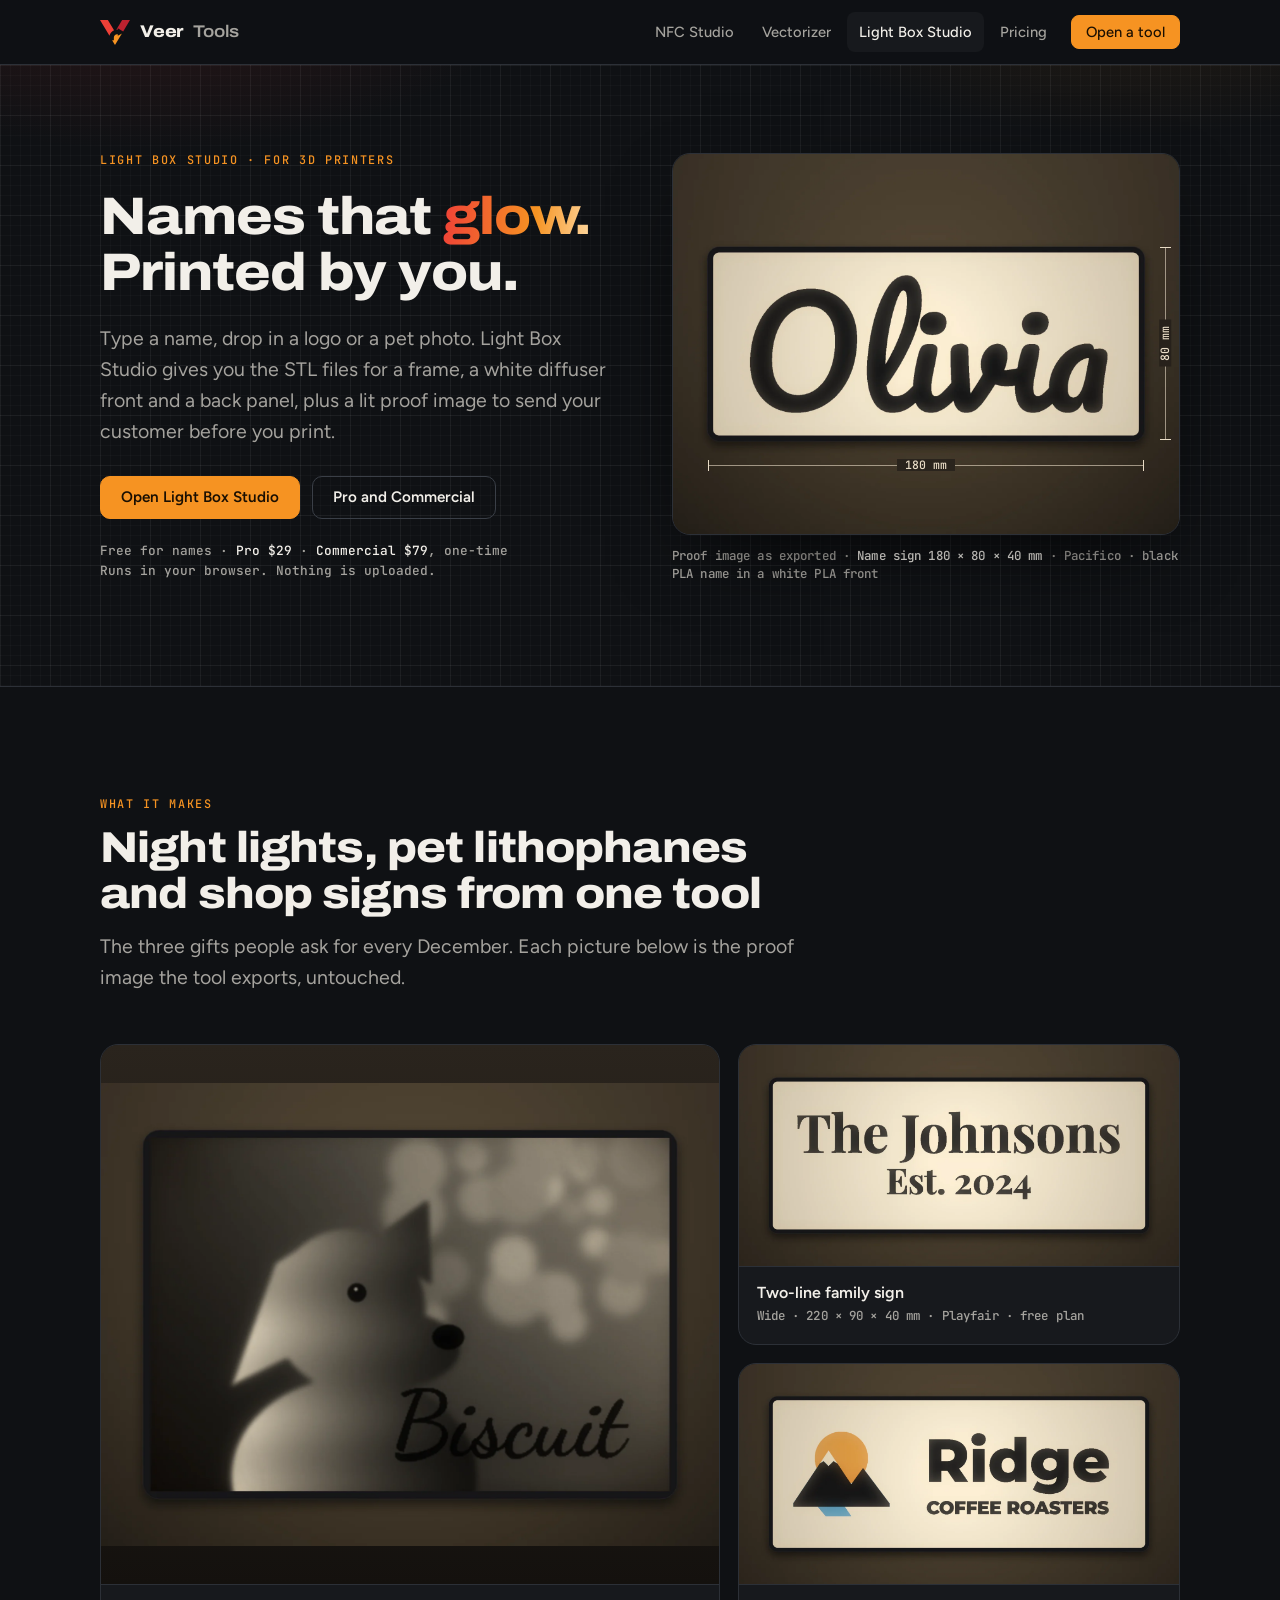
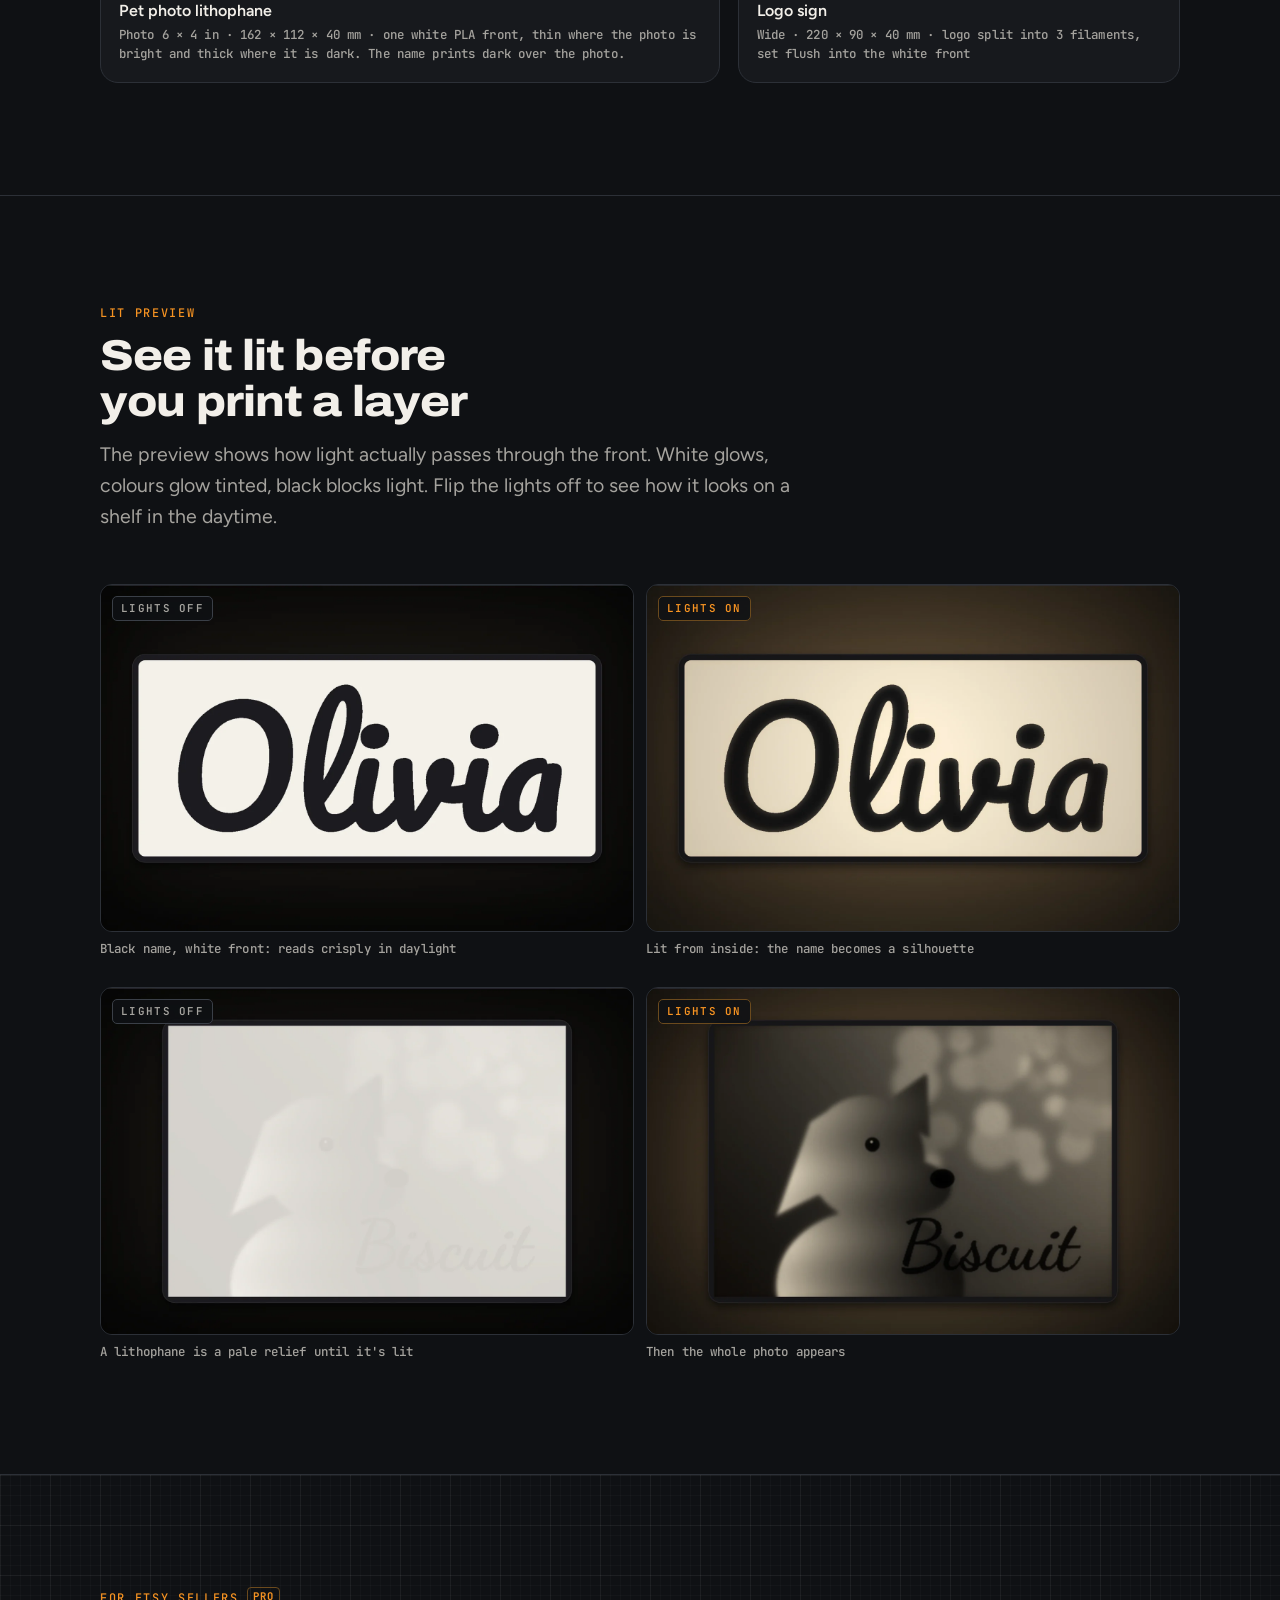
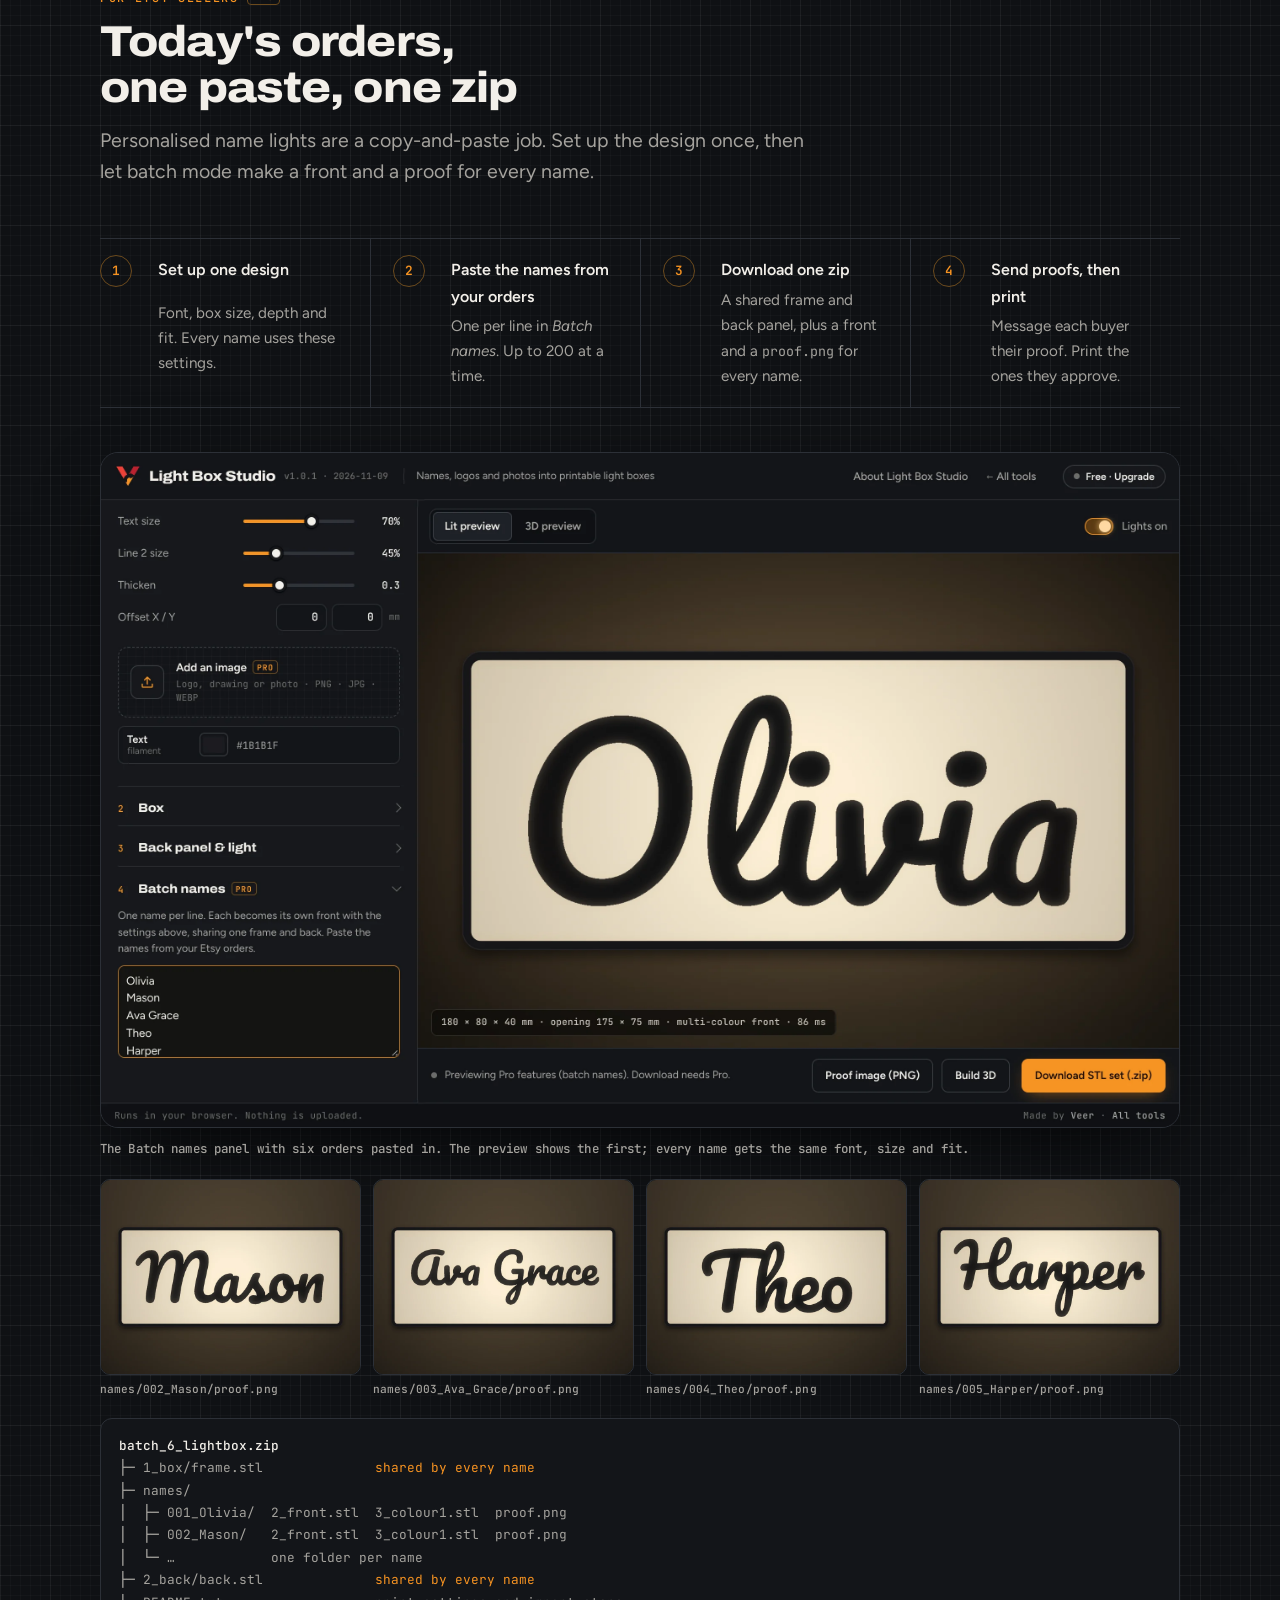
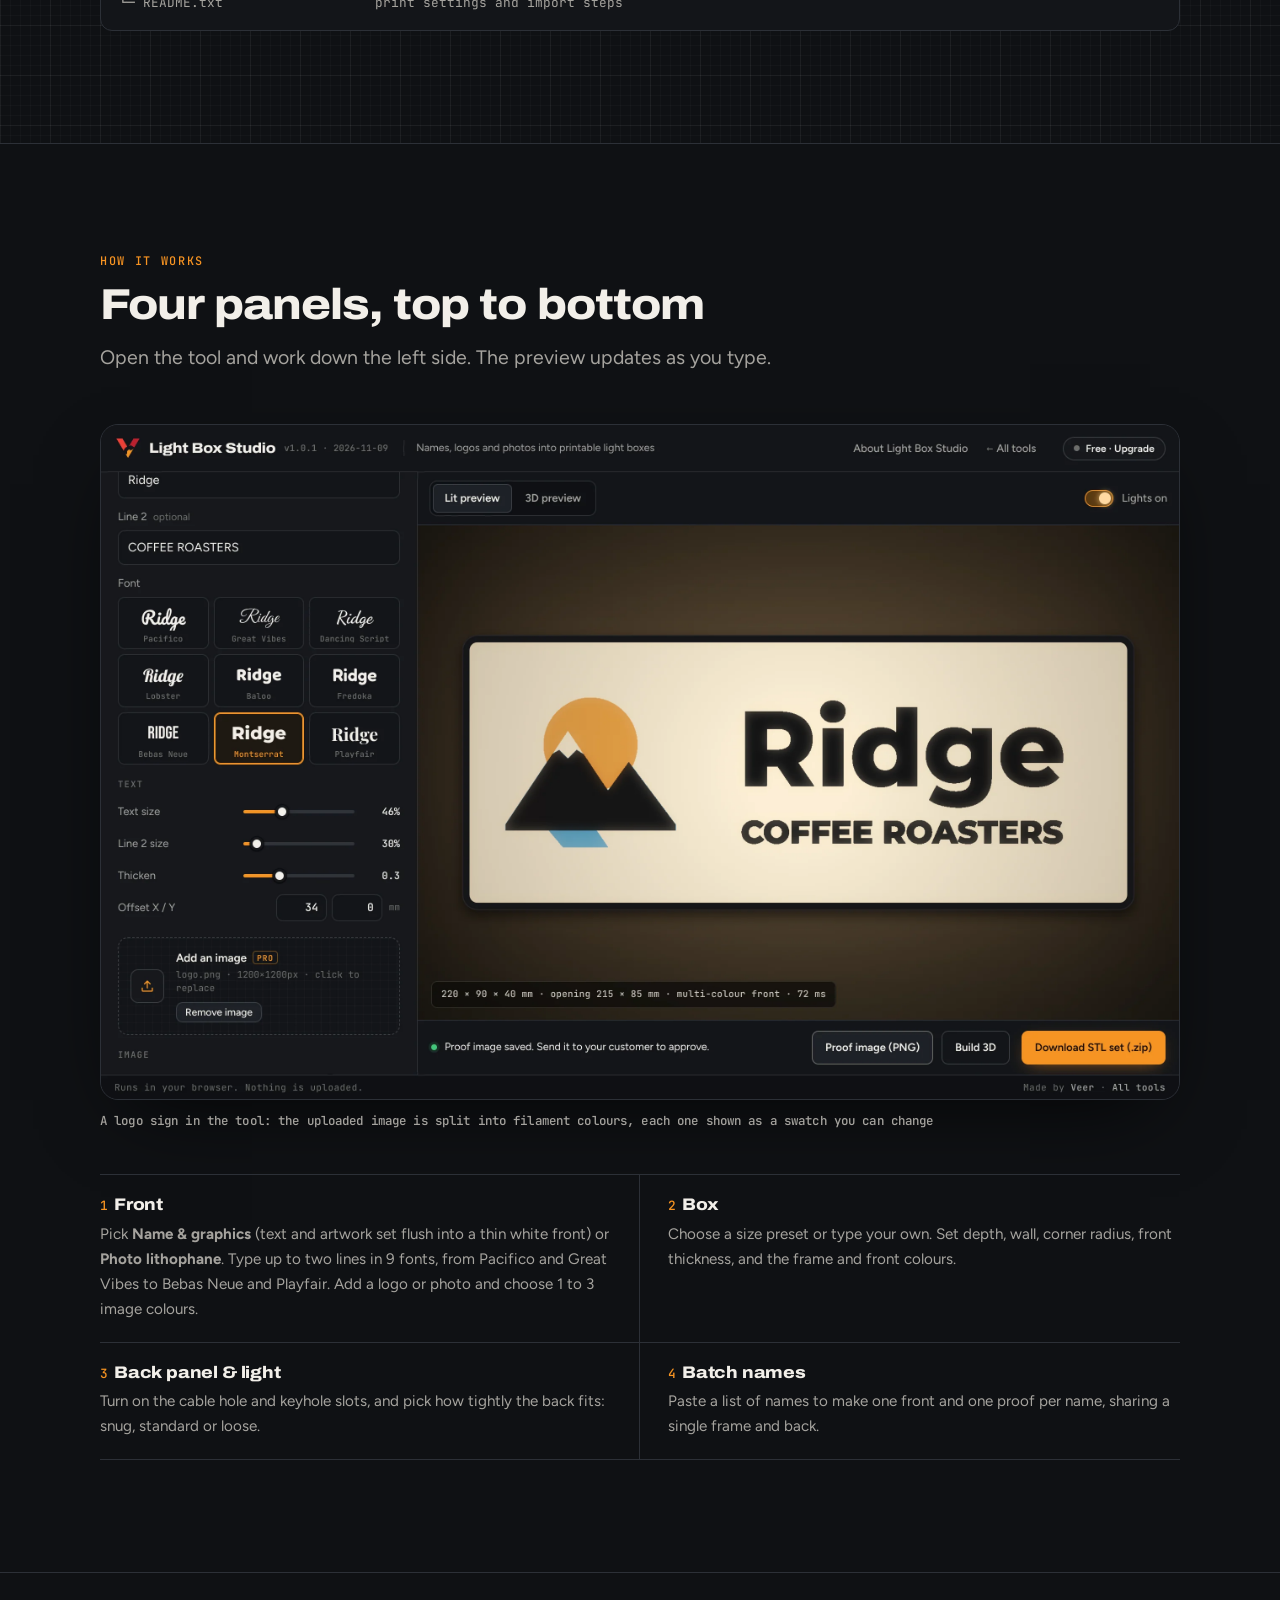
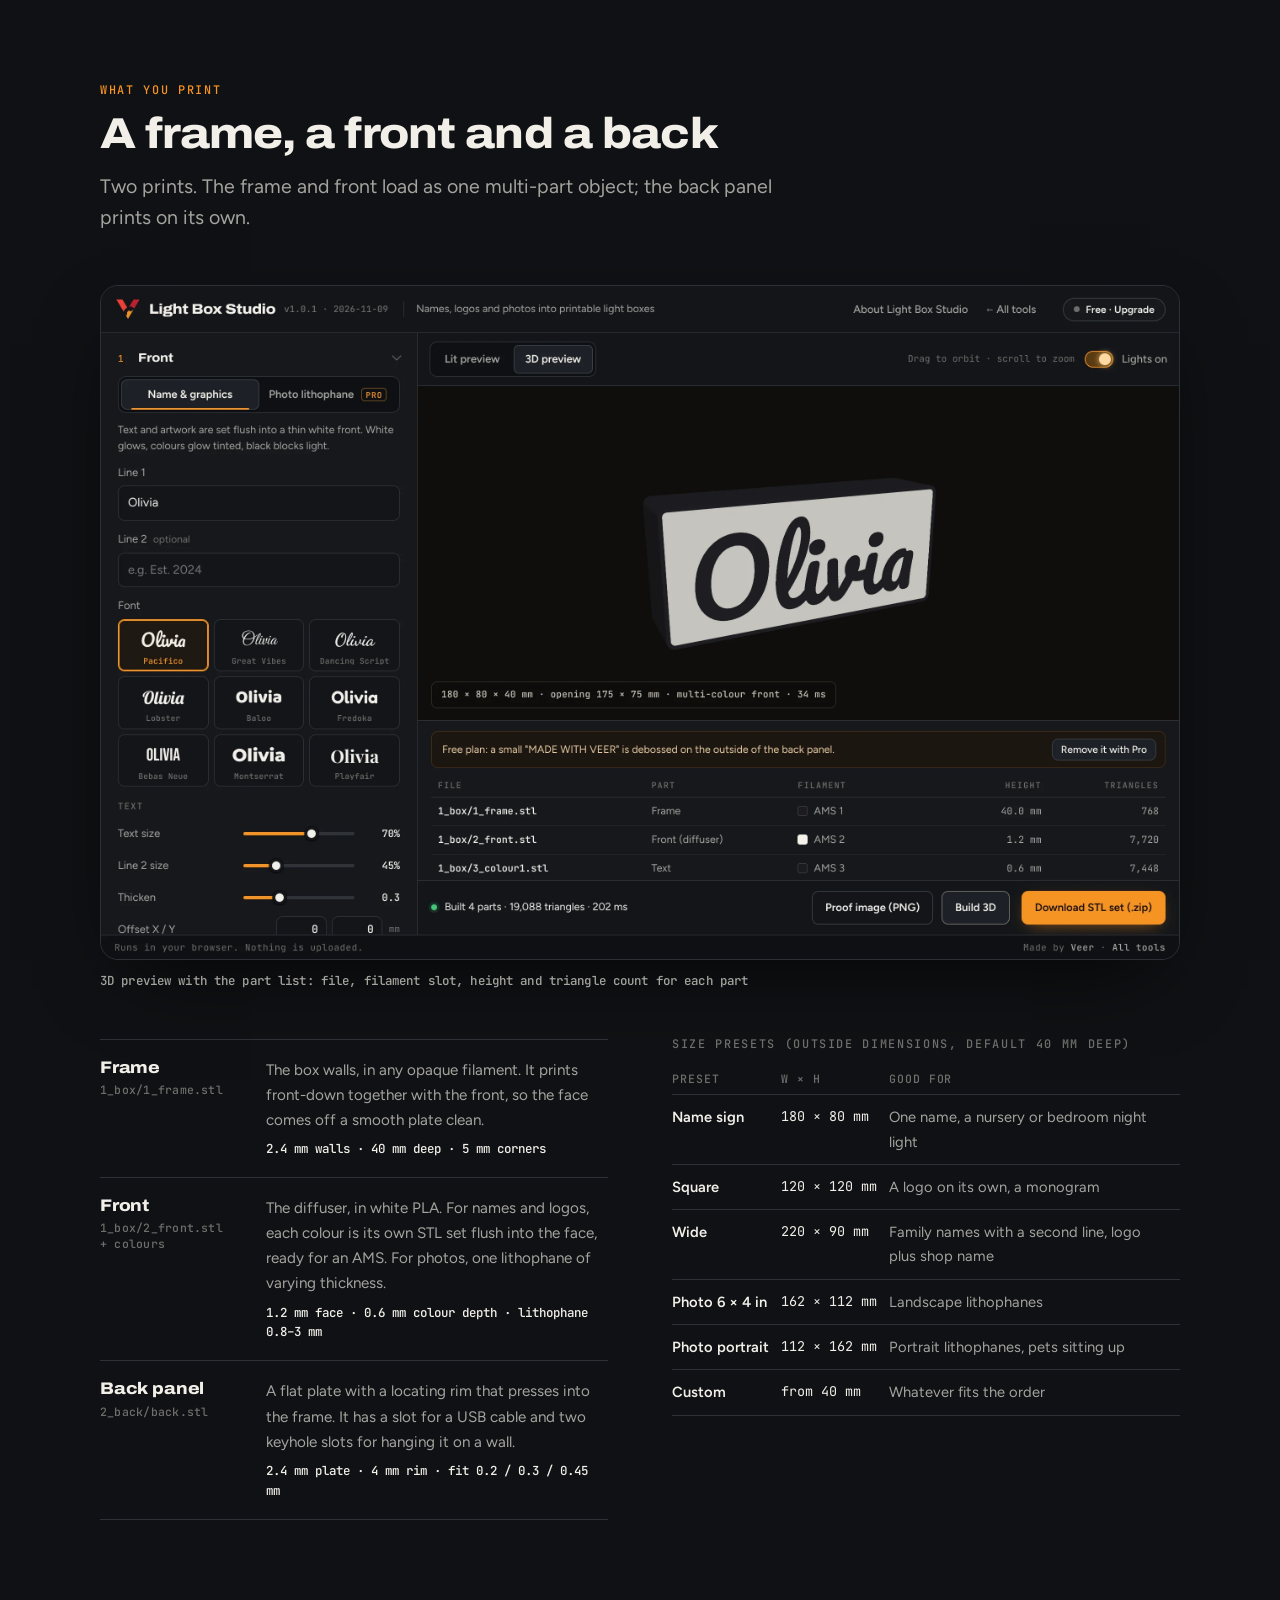
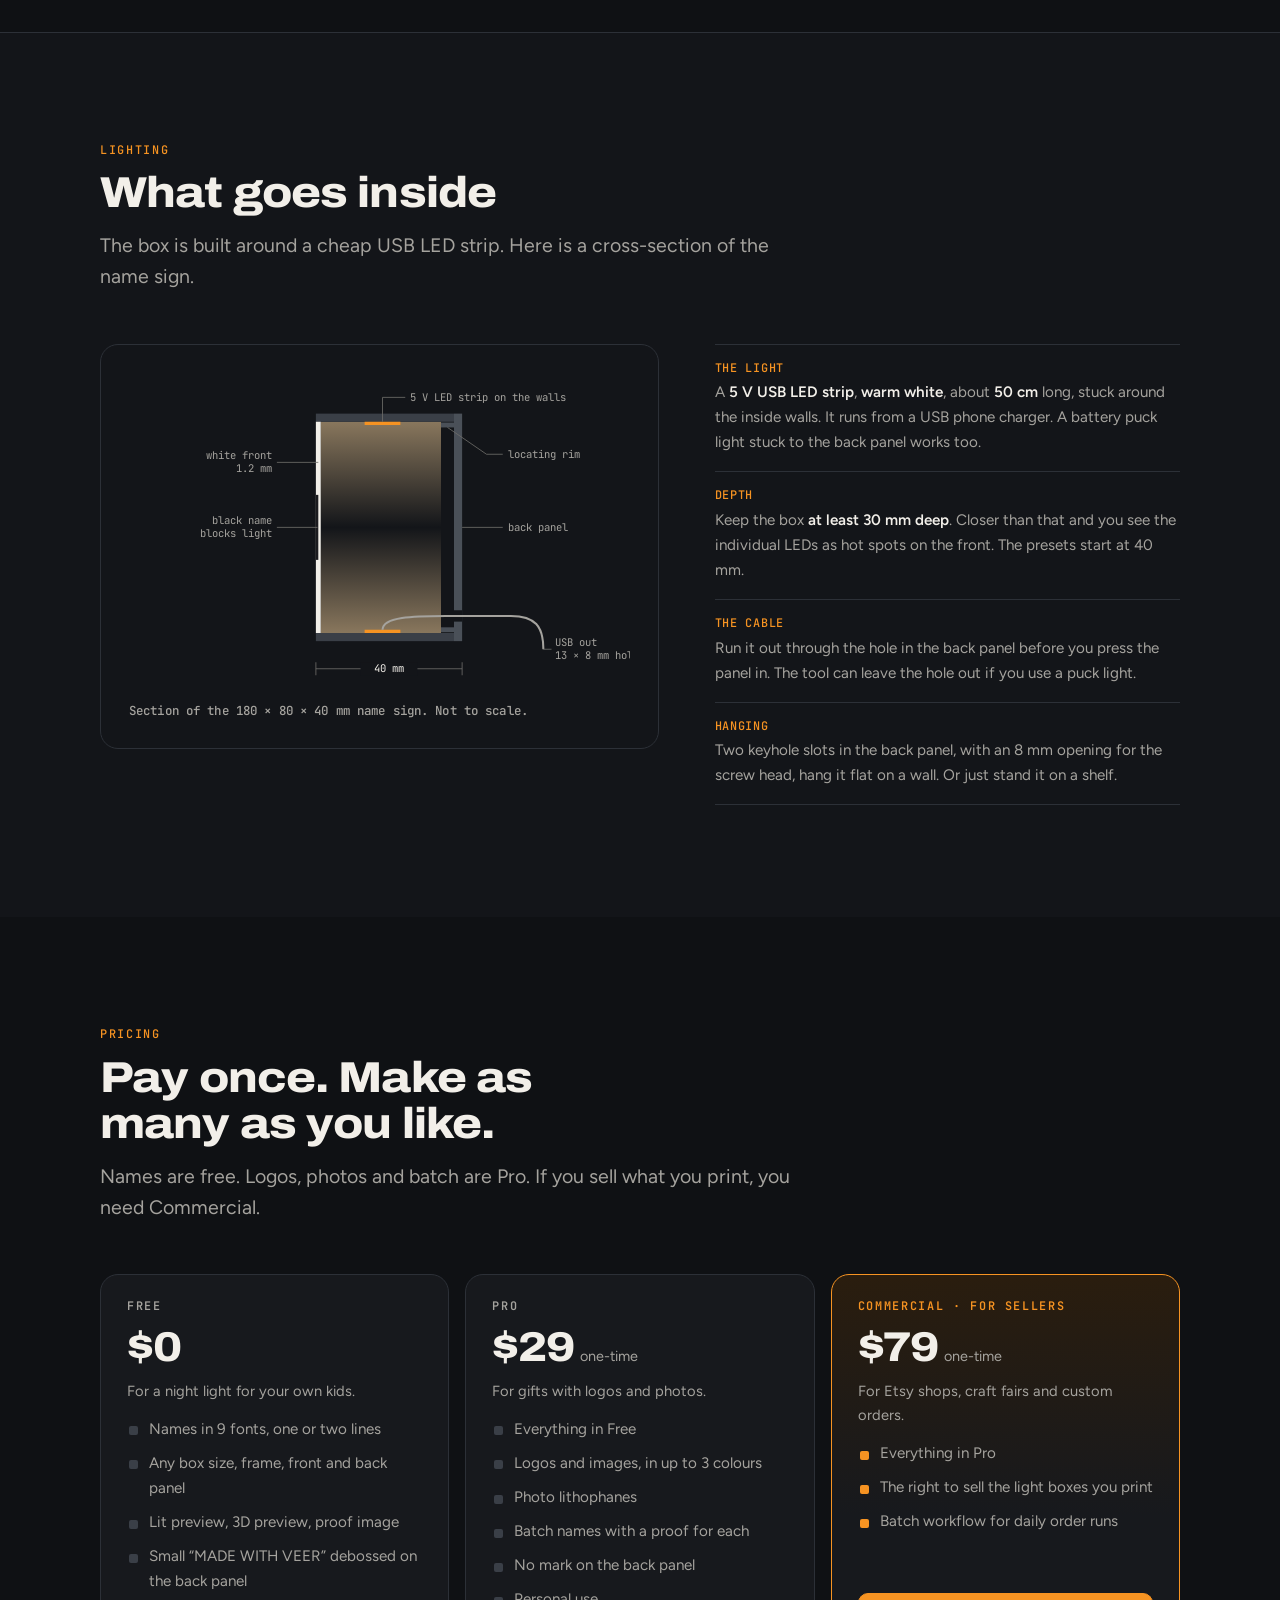
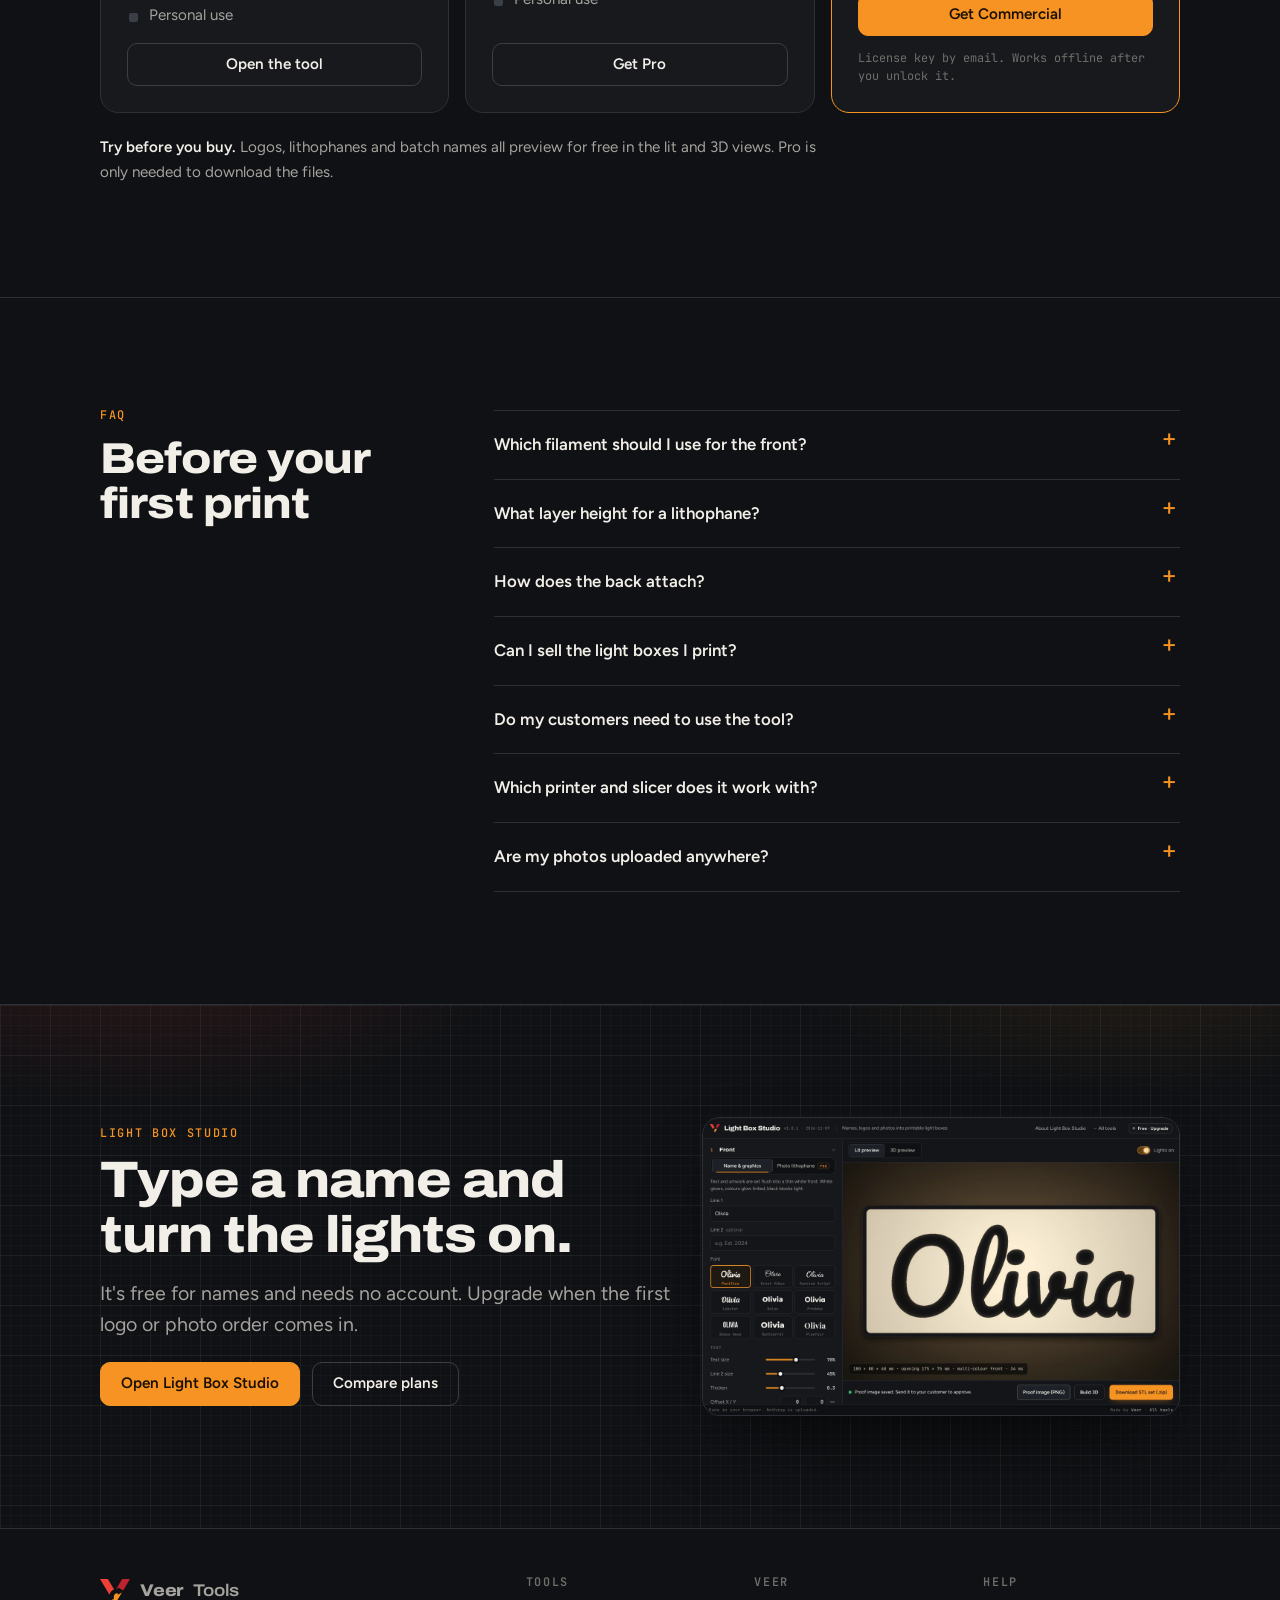
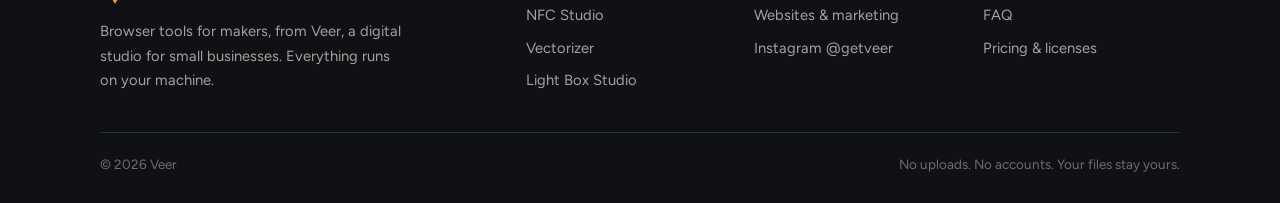
==== commit 759ddc8f: "Light Box Studio product page Hero with the tool's own proof image and dimension lines; what it make" ====
--- a/lightbox/index.html
+++ b/lightbox/index.html
@@ -3,1655 +3,558 @@
 <head>
 <meta charset="utf-8">
 <meta name="viewport" content="width=device-width,initial-scale=1">
-<title>Veer · Light Box Studio</title>
-<meta name="description" content="Turn a name, a logo or any photo into a 3D-printable light box. Multi-colour fronts for Bambu AMS, photo lithophanes, batch names.">
+<title>Light Box Studio · 3D-printable name lights, lithophanes and logo signs · Veer Tools</title>
+<meta name="description" content="Turn a name, a logo or a pet photo into a 3D-printable light box: frame, white diffuser front and back panel with cable hole and keyholes. Batch your Etsy orders and send each customer a lit proof. Runs in your browser.">
+<meta name="theme-color" content="#0f1114">
+<meta property="og:type" content="product">
+<meta property="og:site_name" content="Veer Tools">
+<meta property="og:title" content="Light Box Studio: names, logos and photos that glow">
+<meta property="og:description" content="A name, a logo or a pet photo in. STL files for a frame, a white diffuser front and a back panel out, plus a lit proof to send your customer.">
+<meta property="og:image" content="/lightbox/img/og.jpg">
+<meta property="og:image:width" content="1200">
+<meta property="og:image:height" content="630">
+<meta property="og:image:alt" content="A 3D-printed light box reading “Olivia” in script, lit warm white">
+<meta name="twitter:card" content="summary_large_image">
 <link rel="preconnect" href="https://fonts.googleapis.com">
 <link rel="preconnect" href="https://fonts.gstatic.com" crossorigin>
-<link href="https://fonts.googleapis.com/css2?family=Pacifico&family=Great+Vibes&family=Dancing+Script:wght@700&family=Lobster&family=Bebas+Neue&family=Baloo+2:wght@800&family=Fredoka:wght@600&family=Montserrat:wght@800&family=Playfair+Display:wght@700&display=swap" rel="stylesheet">
+<link href="https://fonts.googleapis.com/css2?family=Archivo:wdth,wght@62..125,600..900&family=Figtree:wght@400;500;600;700&family=JetBrains+Mono:wght@400;500;600&display=swap" rel="stylesheet">
+<link rel="stylesheet" href="/assets/site.css">
 <style>
-:root{
-  /* Veer palette — mark colours #ef4037 / #bd222f / #f69322 */
-  --bg:#0f1114; --panel:#17191d; --panel2:#1e2126; --line:#2c3037;
-  --tx:#f2efe9; --tx2:#9b9a96; --acc:#f69322; --acc2:#a8541a;
-  --red:#ef4037; --bad:#ef4037; --pass:#41c777;
-}
-*{box-sizing:border-box}
-html,body{height:100%;margin:0}
-body{background:var(--bg);color:var(--tx);font:13px/1.45 "Segoe UI",system-ui,-apple-system,sans-serif;
-  display:flex;flex-direction:column;height:100vh;overflow:hidden}
-#app{display:flex;flex:1;min-height:0}
-@media (max-width:900px){ body{overflow:auto;height:auto} #app{flex-direction:column} #side{width:auto!important;min-width:0!important;max-height:none} #stage{min-height:420px} }
-
-#side{width:370px;min-width:370px;background:var(--panel);border-right:1px solid var(--line);display:flex;flex-direction:column}
-#brand{padding:14px 16px;border-bottom:1px solid var(--line)}
-#brand .top{display:flex;align-items:center;gap:9px}
-#brand h1{margin:0;font-size:15px;letter-spacing:.3px;flex:1;white-space:nowrap}
-#brand .sub{display:flex;align-items:center;gap:10px;margin-top:6px}
-#brand p{margin:0;font-size:11px;color:var(--tx2);flex:1}
-#build{font-size:10px;font-weight:400;color:var(--acc);border:1px solid var(--acc2);border-radius:4px;padding:1px 5px;vertical-align:2px}
-#ctrls{flex:1;overflow-y:auto;padding:6px 14px 24px}
-#ctrls::-webkit-scrollbar{width:10px}
-#ctrls::-webkit-scrollbar-thumb{background:#2a323d;border-radius:5px}
-
-details.sec{border-bottom:1px solid var(--line);padding:4px 0}
-details.sec>summary{cursor:pointer;padding:9px 2px;font-weight:600;font-size:12px;letter-spacing:.5px;text-transform:uppercase;color:var(--tx2);list-style:none;user-select:none}
-details.sec>summary::-webkit-details-marker{display:none}
-details.sec>summary:before{content:"▸";display:inline-block;width:14px;color:var(--acc);transition:transform .15s}
-details.sec[open]>summary:before{transform:rotate(90deg)}
-details.sec>summary:hover{color:var(--tx)}
-.body{padding:4px 2px 12px}
-.row{display:flex;align-items:center;gap:8px;margin:7px 0}
-.row label{flex:1;color:var(--tx2);font-size:12px}
-input[type=number],input[type=text],select,textarea{background:var(--panel2);border:1px solid var(--line);color:var(--tx);border-radius:6px;padding:5px 7px;font:inherit;width:86px}
-input[type=text].wide,textarea{width:100%}
-textarea{min-height:90px;resize:vertical;font-family:ui-monospace,Consolas,monospace;font-size:12px}
-select{width:auto;min-width:120px}
-input[type=range]{flex:1;accent-color:var(--acc)}
-input[type=color]{width:34px;height:26px;padding:0;border:1px solid var(--line);border-radius:6px;background:var(--panel2);cursor:pointer}
-input:focus,select:focus,textarea:focus{outline:1px solid var(--acc)}
-.val{width:46px;text-align:right;color:var(--tx);font-variant-numeric:tabular-nums;font-size:11.5px}
-.chk{display:flex;align-items:center;gap:7px;margin:8px 0;color:var(--tx2);cursor:pointer;font-size:12px}
-.chk input{accent-color:var(--acc);width:15px;height:15px}
-button{background:var(--panel2);border:1px solid var(--line);color:var(--tx);border-radius:7px;padding:7px 11px;font:inherit;cursor:pointer}
-button:hover{border-color:var(--acc);color:#fff}
-button:disabled{opacity:.4;cursor:not-allowed}
-button.primary{background:var(--acc);border-color:var(--acc);color:#1a0f02;font-weight:600}
-button.primary:hover{background:#ffa53d;color:#1a0f02}
-.note{font-size:11px;color:var(--tx2);margin:6px 0 0;line-height:1.5}
-.warnbox{background:#2a1f0a;border:1px solid #6b4f10;color:#f3d089;border-radius:6px;padding:7px 9px;font-size:11px;margin:8px 0;line-height:1.5}
-.seg{display:flex;gap:3px;padding:3px;background:var(--bg);border:1px solid var(--line);border-radius:9px;margin:6px 0 10px}
-.seg button{flex:1;border:0;background:transparent;color:var(--tx2);font-weight:600;font-size:12px;padding:7px 6px;border-radius:7px}
-.seg button.on{background:var(--panel2);color:var(--acc);box-shadow:inset 0 0 0 1px var(--line)}
-.seg button:hover{color:var(--tx)}
-#drop{border:1.5px dashed #37414e;border-radius:10px;padding:16px 12px;text-align:center;color:var(--tx2);cursor:pointer;transition:.15s;margin:8px 0}
-#drop:hover,#drop.over{border-color:var(--acc);color:var(--tx);background:#1d1710}
-#drop b{color:var(--tx)}
-#drop .clear{margin-top:6px;padding:2px 8px;font-size:11px}
-.swatch{display:flex;align-items:center;gap:8px;background:var(--panel2);border:1px solid var(--line);border-radius:7px;padding:6px 8px;margin:6px 0}
-.swatch .slot{font-size:10px;color:var(--tx2);width:62px;line-height:1.25}
-.swatch .slot b{display:block;color:var(--tx);font-size:11px}
-.swatch .name{flex:1;font-size:11.5px;color:var(--tx2)}
-[hidden]{display:none!important}
-.protag{display:inline-block;font-size:9.5px;font-weight:700;letter-spacing:.08em;text-transform:uppercase;color:var(--acc);border:1px solid #6b4a1d;border-radius:4px;padding:0 4px;margin-left:6px;vertical-align:1px}
-.plan{flex:none;display:inline-flex;align-items:center;gap:6px;padding:4px 10px;border-radius:999px;font-size:11px;font-weight:600;letter-spacing:.02em;border:1px solid var(--line);background:var(--panel2);color:var(--tx2)}
-.plan:hover{border-color:var(--acc);color:var(--tx)}
-.plan .pip{width:6px;height:6px;border-radius:50%;background:var(--tx2)}
-.plan.pro{border-color:#6b4a1d;color:#ffd7a3;background:#2a1d0e}
-.plan.pro .pip{background:var(--acc)}
-.freenote{background:#1c1712;border:1px solid #4a3418;color:#e9c99a;border-radius:6px;padding:7px 9px;font-size:11px;margin:8px 0;line-height:1.5}
-.freenote button{padding:2px 8px;font-size:11px;margin-left:4px}
-
-#main{flex:1;display:flex;flex-direction:column;min-width:0}
-#tabs{display:flex;gap:2px;padding:8px 14px 0;border-bottom:1px solid var(--line);background:var(--panel);align-items:flex-end}
-.tab{padding:7px 15px;border-radius:7px 7px 0 0;border:1px solid transparent;border-bottom:none;cursor:pointer;color:var(--tx2);font-size:12px}
-.tab.on{background:var(--bg);border-color:var(--line);color:var(--tx);margin-bottom:-1px}
-#tabs .spacer{flex:1}
-#tabs .chk{margin:0 0 8px}
-#stage{flex:1;position:relative;overflow:hidden;background:radial-gradient(circle at 50% 40%,#1b1712 0%,#0b0c0f 75%)}
-#lit,#gl{position:absolute;inset:0;width:100%;height:100%}
-#gl{display:none}
-#overlay{position:absolute;left:14px;bottom:12px;font-size:11px;color:var(--tx2);background:#0b0e13cc;border:1px solid var(--line);border-radius:7px;padding:6px 10px;pointer-events:none;max-width:70%}
-#partlist{padding:0 14px 10px;background:var(--panel);border-top:1px solid var(--line);display:none;max-height:170px;overflow:auto}
-#partlist table{width:100%;border-collapse:collapse;font-size:11.5px}
-#partlist th{text-align:left;color:var(--tx2);font-weight:600;padding:6px;position:sticky;top:0;background:var(--panel)}
-#partlist td{padding:4px 6px;border-top:1px solid var(--line);color:var(--tx2)}
-#partlist td.n{color:var(--tx)}
-.dot{display:inline-block;width:11px;height:11px;border-radius:3px;border:1px solid #0006;vertical-align:-1px}
-#bar{border-top:1px solid var(--line);background:var(--panel);padding:10px 14px;display:flex;gap:9px;align-items:center;flex-wrap:wrap}
-#stat{flex:1;font-size:11.5px;color:var(--tx2);min-width:180px}
-#stat.err{color:var(--bad)} #stat.ok{color:var(--acc)}
-.powered{background:#131519;flex:none;padding:8px 0 9px;font-size:.72rem;letter-spacing:.05em;color:#6f6e6a;text-align:center;line-height:1.3}
-.powered a{color:#9b9a96;font-weight:600;text-decoration:none}
-.powered a:hover{color:#fff}
-
-dialog#pro{width:min(620px,calc(100vw - 32px));max-height:calc(100vh - 32px);overflow:auto;padding:0;border:1px solid var(--line);border-radius:14px;background:var(--panel);color:var(--tx);box-shadow:0 30px 80px #000a}
-dialog#pro::backdrop{background:#05070acc;backdrop-filter:blur(3px)}
-.pro-in{padding:26px 26px 22px;display:flex;flex-direction:column;gap:18px}
-.pro-head{display:flex;align-items:flex-start;gap:12px}
-.pro-head h2{margin:0;font-size:20px;letter-spacing:-.01em;line-height:1.2}
-.pro-head p{margin:4px 0 0;color:var(--tx2);font-size:12.5px;line-height:1.5}
-.pro-x{margin-left:auto;flex:none;width:30px;height:30px;padding:0;border-radius:8px;font-size:16px;line-height:1}
-.pro-uses{background:#1c1712;border:1px solid #4a3418;border-radius:9px;padding:10px 12px;font-size:12px;color:#e9c99a;line-height:1.55}
-.pro-uses b{color:#ffd7a3}
-.pro-uses .sw{display:flex;gap:8px;margin-top:8px;flex-wrap:wrap}
-.tiers{display:grid;grid-template-columns:repeat(3,minmax(0,1fr));gap:10px}
-@media (max-width:620px){.tiers{grid-template-columns:minmax(0,1fr)}}
-.tier{border:1px solid var(--line);border-radius:11px;padding:14px 14px 12px;display:flex;flex-direction:column;gap:8px;background:var(--panel2);min-width:0}
-.tier.hi{border-color:var(--acc);background:linear-gradient(180deg,#2a1d0e 0%,var(--panel2) 70%)}
-.tier .nm{font-size:11px;font-weight:700;letter-spacing:.1em;text-transform:uppercase;color:var(--tx2)}
-.tier.hi .nm{color:var(--acc)}
-.tier .pr{font-size:22px;font-weight:700;letter-spacing:-.02em}
-.tier .pr small{font-size:11px;font-weight:400;color:var(--tx2);letter-spacing:0}
-.tier ul{margin:0;padding:0;list-style:none;display:flex;flex-direction:column;gap:5px;font-size:11.5px;color:var(--tx2);flex:1}
-.tier li{padding-left:15px;position:relative;line-height:1.4}
-.tier li:before{content:"";position:absolute;left:2px;top:6px;width:6px;height:6px;border-radius:2px;background:#4a5058}
-.tier.hi li:before,.tier.co li:before{background:var(--acc)}
-a.buy{display:block;text-align:center;text-decoration:none;font-weight:600;background:var(--panel);border:1px solid var(--line);color:var(--tx);border-radius:7px;padding:7px 11px}
-a.buy:hover{border-color:var(--acc)}
-.tier.hi a.buy{background:var(--acc);border-color:var(--acc);color:#1a0f02}
-a.buy.off{opacity:.45;pointer-events:none}
-.keyrow{border-top:1px solid var(--line);padding-top:16px;display:flex;flex-direction:column;gap:8px}
-.keyrow label{font-size:12px;color:var(--tx2)}
-.keyrow .in{display:flex;gap:8px}
-.keyrow input{flex:1;width:auto;font-family:ui-monospace,Consolas,monospace;font-size:12.5px;padding:8px 10px}
-#proMsg{font-size:12px;min-height:1.2em;color:var(--tx2)}
-#proMsg.err{color:var(--bad)} #proMsg.ok{color:#7fe0a8}
-.owned dl{display:grid;grid-template-columns:120px minmax(0,1fr);gap:6px 12px;margin:0;font-size:12.5px}
-.owned dt{color:var(--tx2)} .owned dd{margin:0;overflow-wrap:anywhere}
-.pro-foot{font-size:11px;color:var(--tx2);line-height:1.5}
+/* ── Light Box Studio product page. Tokens come from /assets/site.css. ── */
+.skip{position:absolute;left:12px;top:-60px;z-index:50;background:var(--orange);color:#1a0f02;padding:10px 14px;border-radius:8px;font-weight:600;text-decoration:none}
+.skip:focus{top:12px}
+main section[id]{scroll-margin-top:80px}
+.split{display:grid;gap:clamp(28px,5vw,64px);align-items:center}
+@media (min-width:960px){ .split{grid-template-columns:minmax(0,5fr) minmax(0,7fr)} .split.flip{grid-template-columns:minmax(0,7fr) minmax(0,5fr)} }
+figure{margin:0}
+figcaption{font:500 .78rem/1.5 var(--mono);color:var(--tx-2);margin-top:12px;letter-spacing:.01em}
+figcaption b{color:var(--tx);font-weight:500}
+.shot img{aspect-ratio:auto}
+
+/* hero */
+.hero,.cta{overflow:clip}
+/* site.css's ".nav a" colour outranks ".btn-primary", which leaves the header button's label orange on orange */
+.site-head .nav a.btn-primary{color:#1a0f02}
+.hero{padding-block:clamp(40px,7vw,88px) clamp(56px,8vw,104px);border-bottom:1px solid var(--line)}
+.hero .copy{display:flex;flex-direction:column;gap:22px}
+.hero h1{font-size:clamp(2.4rem,9vw,3.3rem)}
+.hero h1 .ln{display:block}
+/* each line is ~9.3× the font size wide; at ≥960px the column is ~(100vw − 110px)/2, so 4.6vw keeps both lines on one row */
+@media (min-width:960px){ .hero .split{grid-template-columns:minmax(0,1fr) minmax(0,1fr)} .hero h1{font-size:min(4.6vw,3.3rem)} .hero h1 .ln{white-space:nowrap} }
+.hero .ctas{display:flex;gap:12px;flex-wrap:wrap;margin-top:6px}
+.hero .small{font:500 .8rem/1.6 var(--mono);color:var(--tx-2)}
+.hero .small span{color:var(--tx)}
+.hero-shot .shot{position:relative}
+.hero-shot .shot{background:#1f1a15}
+/* technical dimension lines drawn over the proof image (box spans 6.9–93.1% × 24.4–75.4%) */
+.dl{position:absolute;font:500 .72rem/1 var(--mono);color:#e9dcc6;pointer-events:none}
+.dl-w{left:6.9%;right:6.9%;top:82%;height:1px;background:#e9dcc699}
+.dl-w::before,.dl-w::after{content:"";position:absolute;top:-5px;width:1px;height:11px;background:#e9dcc6}
+.dl-w::before{left:0} .dl-w::after{right:0}
+.dl-w span{position:absolute;left:50%;top:-.5em;transform:translateX(-50%);background:#2a241d;padding:0 8px}
+.dl-h{right:2.6%;top:24.4%;bottom:24.6%;width:1px;background:#e9dcc699}
+.dl-h::before,.dl-h::after{content:"";position:absolute;left:-5px;width:11px;height:1px;background:#e9dcc6}
+.dl-h::before{top:0} .dl-h::after{bottom:0}
+.dl-h span{position:absolute;top:50%;left:50%;transform:translate(-50%,-50%) rotate(-90deg);background:#27211b;padding:0 6px;white-space:nowrap}
+@media (max-width:520px){ .dl{font-size:.62rem} }
+
+/* examples */
+.examples{display:grid;gap:18px}
+@media (min-width:880px){ .examples{grid-template-columns:minmax(0,7fr) minmax(0,5fr);grid-template-rows:auto auto} .examples .big{grid-row:span 2} }
+.examples figure{background:var(--panel);border:1px solid var(--line);border-radius:var(--r-lg);overflow:hidden;display:flex;flex-direction:column}
+.examples figure img{width:100%;height:auto}
+.examples .big img{flex:1;min-height:0;object-fit:contain;background:linear-gradient(180deg,#2a241d,#14110e)}
+.examples figure:not(.big) img{aspect-ratio:2/1;object-fit:cover}
+.examples figcaption{margin:0;padding:16px 18px 18px;border-top:1px solid var(--line);display:flex;flex-direction:column;gap:4px}
+.examples figcaption strong{font:600 1rem/1.3 var(--body);color:var(--tx);letter-spacing:0}
+
+/* lights on / off */
+.pairs{display:grid;gap:28px}
+.pair{display:grid;gap:12px;grid-template-columns:1fr 1fr}
+@media (max-width:640px){ .pair{grid-template-columns:1fr} }
+.pair figure{position:relative}
+.pair img{border-radius:var(--r);border:1px solid var(--line);width:100%;height:auto}
+.pair figcaption{margin-top:8px}
+.tag-state{position:absolute;top:12px;left:12px;font:600 .68rem/1 var(--mono);letter-spacing:.12em;text-transform:uppercase;padding:6px 8px;border-radius:5px;background:#0f1114d9;border:1px solid var(--line-2);color:var(--tx-2)}
+.tag-state.on{color:var(--orange);border-color:#6b4a1d}
+.pair-note{color:var(--tx-2);max-width:62ch;margin-top:4px}
+
+/* etsy workflow */
+.steps{list-style:none;margin:0 0 clamp(28px,4vw,44px);padding:0;display:grid;gap:0;counter-reset:s;border-top:1px solid var(--line)}
+@media (min-width:860px){ .steps{grid-template-columns:repeat(4,minmax(0,1fr));border-bottom:1px solid var(--line)} .steps li{border-bottom:0!important;padding-right:22px!important} .steps li + li{border-left:1px solid var(--line);padding-left:22px} }
+.steps li{counter-increment:s;display:grid;grid-template-columns:44px minmax(0,1fr);gap:4px 14px;padding:18px 0;border-bottom:1px solid var(--line)}
+.steps li::before{content:counter(s);grid-row:span 2;font:600 .8rem/1 var(--mono);color:var(--orange);width:30px;height:30px;border:1px solid #6b4a1d;border-radius:50%;display:grid;place-items:center;margin-top:-2px}
+.steps b{font-weight:600}
+.steps p{color:var(--tx-2);font-size:.95rem}
+.proofs{display:grid;gap:12px;grid-template-columns:repeat(4,minmax(0,1fr));margin-top:20px}
+@media (max-width:720px){ .proofs{grid-template-columns:repeat(2,minmax(0,1fr))} }
+.proofs img{border-radius:10px;border:1px solid var(--line);width:100%;height:auto}
+.proofs figcaption{font-size:.7rem;margin-top:6px;overflow-wrap:anywhere}
+.tree{font:400 .8rem/1.75 var(--mono);color:var(--tx-2);background:var(--bg-2);border:1px solid var(--line);border-radius:var(--r);padding:16px 18px;margin:20px 0 0;overflow-x:auto;white-space:pre}
+.tree b{color:var(--tx);font-weight:500}
+.tree i{font-style:normal;color:var(--orange)}
+
+/* how it works: the tool's four panels */
+.panels{display:grid;gap:0;border-top:1px solid var(--line)}
+@media (min-width:720px){ .panels{grid-template-columns:1fr 1fr} .panels > div:nth-child(odd){padding-right:28px;border-right:1px solid var(--line)} .panels > div:nth-child(even){padding-left:28px} }
+.panels > div{padding:20px 0;border-bottom:1px solid var(--line);display:flex;flex-direction:column;gap:6px}
+.panels h3{font-size:1.05rem}
+.panels h3 .mono{color:var(--orange);font-weight:500;margin-right:6px;font-size:.8rem}
+.panels p{color:var(--tx-2);font-size:.95rem}
+
+/* what you print */
+.print-cols{display:grid;gap:clamp(28px,5vw,64px);margin-top:clamp(32px,4vw,48px);align-items:start}
+@media (min-width:960px){ .print-cols{grid-template-columns:minmax(0,1fr) minmax(0,1fr)} }
+.parts{display:grid;gap:0;border-top:1px solid var(--line)}
+.parts > div{display:grid;grid-template-columns:minmax(0,150px) minmax(0,1fr);gap:16px;padding:18px 0;border-bottom:1px solid var(--line)}
+@media (max-width:520px){ .parts > div{grid-template-columns:1fr;gap:6px} }
+.parts h3{font-size:1.05rem}
+.parts h3 small{display:block;font:500 .72rem/1.4 var(--mono);color:var(--tx-3);letter-spacing:.02em;margin-top:4px}
+.parts p{color:var(--tx-2);font-size:.95rem}
+.parts .spec{font:500 .78rem/1.6 var(--mono);color:var(--tx);display:block;margin-top:6px}
+.sizes{width:100%;border-collapse:collapse;font-size:.92rem}
+.sizes caption{text-align:left;font:500 .74rem/1 var(--mono);letter-spacing:.14em;text-transform:uppercase;color:var(--tx-3);padding-bottom:12px}
+.sizes th,.sizes td{text-align:left;padding:10px 12px 10px 0;border-bottom:1px solid var(--line);vertical-align:top}
+.sizes th{font-weight:600;color:var(--tx);white-space:nowrap}
+.sizes td{color:var(--tx-2)}
+.sizes td.mm{font-family:var(--mono);font-size:.84rem;color:var(--tx);white-space:nowrap}
+.sizes thead th{font:500 .72rem/1 var(--mono);letter-spacing:.08em;text-transform:uppercase;color:var(--tx-3)}
+
+/* lighting */
+.light-grid{display:grid;gap:clamp(28px,5vw,56px);align-items:start}
+@media (min-width:900px){ .light-grid{grid-template-columns:minmax(0,6fr) minmax(0,5fr)} }
+.light-grid > *{min-width:0}
+.section-svg{background:var(--bg-2);border:1px solid var(--line);border-radius:var(--r-lg);padding:clamp(14px,3vw,28px)}
+.section-svg .scroll{overflow-x:auto;-webkit-overflow-scrolling:touch}
+.section-svg svg{width:100%;height:auto;min-width:520px}
+.section-svg text{font-family:var(--mono);font-size:13px;fill:var(--tx-2)}
+.checklist{list-style:none;margin:0;padding:0;border-top:1px solid var(--line)}
+.checklist li{padding:16px 0;border-bottom:1px solid var(--line);display:flex;flex-direction:column;gap:4px}
+.checklist .k{font:500 .74rem/1.3 var(--mono);color:var(--orange);letter-spacing:.06em;text-transform:uppercase}
+.checklist p{color:var(--tx-2);font-size:.95rem}
+.checklist b{color:var(--tx);font-weight:600}
+
+/* pricing */
+.price .who{font-size:.92rem;color:var(--tx-2);margin-top:-4px}
+.price .btn{width:100%}
+.price .fine{font:400 .74rem/1.5 var(--mono);color:var(--tx-3)}
+.price-note{margin-top:22px;color:var(--tx-2);font-size:.95rem;max-width:72ch}
+.price-note b{color:var(--tx);font-weight:600}
+
+/* FAQ + CTA */
+.faq-wrap{display:grid;gap:clamp(24px,4vw,56px)}
+@media (min-width:900px){ .faq-wrap{grid-template-columns:minmax(0,4fr) minmax(0,8fr)} }
+.faq details p + p{margin-top:-8px}
+.faq code{font:500 .85em var(--mono);color:var(--tx)}
+.cta{border-top:1px solid var(--line)}
+.cta .wrap{display:grid;gap:28px;align-items:center}
+@media (min-width:900px){ .cta .wrap{grid-template-columns:minmax(0,6fr) minmax(0,5fr)} }
+.cta h2{font-size:clamp(2rem,4.4vw,3.2rem)}
+.cta .ctas{display:flex;gap:12px;flex-wrap:wrap;margin-top:22px}
 </style>
 </head>
 <body>
-<div id="app">
-<div id="side">
-  <div id="brand">
-    <div class="top">
-      <svg viewBox="0 0 79.9 66.6" width="26" height="22" aria-label="Veer"><g transform="translate(-100.447,-44.954)"><path transform="matrix(1,0,0,-1,125.672,87.0075)" d="M0 0-25.225 42.053H-4.347L12.208 14.454C6.144 11.892 1.523 6.522 0 0" fill="#ef4037"/><path transform="matrix(1,0,0,-1,145.9093,70.930309)" d="M0 0H1.884V3.96L10.637-1.095 16.258-4.341 34.443 25.976H13.564L-2.078-.103C-1.395-.035-.701 0 0 0" fill="#bd222f"/><path transform="matrix(1,0,0,-1,156.546,82.131008)" d="M0 0-8.753-5.054V-1.033H-10.637C-12.896-1.033-15.034-1.928-16.658-3.551-18.283-5.177-19.178-7.314-19.178-9.574V-16.618H-23.83L-16.146-29.428 2.305 1.331Z" fill="#f69322"/></g></svg>
-      <h1>Light Box Studio <span id="build"></span></h1>
-    </div>
-    <div class="sub">
-      <p>Veer · names, logos &amp; photos → printable light boxes</p>
-      <button type="button" class="plan" id="planChip" title="Plan and license"><span class="pip"></span><span id="planTxt">Free · Upgrade</span></button>
-    </div>
-  </div>
-  <div id="ctrls">
-
-    <details class="sec" open><summary>1 · Front</summary><div class="body">
-      <div class="seg" id="modeSeg">
-        <button type="button" data-m="inlay" class="on">Name &amp; graphics</button>
-        <button type="button" data-m="litho">Photo lithophane<span class="protag" id="lithoTag">Pro</span></button>
-      </div>
-      <div class="note" id="modeNote"></div>
-
-      <div class="row"><label for="l1">Line 1</label></div>
-      <input type="text" class="wide" id="l1" value="Olivia" maxlength="40">
-      <div class="row"><label for="l2">Line 2 (optional)</label></div>
-      <input type="text" class="wide" id="l2" value="" maxlength="60" placeholder="e.g. Est. 2024">
-      <div class="row"><label for="font">Font</label>
-        <select id="font">
-          <option value="Pacifico">Pacifico (script)</option>
-          <option value="Great Vibes">Great Vibes (elegant script)</option>
-          <option value="Dancing Script">Dancing Script</option>
-          <option value="Lobster">Lobster</option>
-          <option value="Baloo 2">Baloo (rounded, kids)</option>
-          <option value="Fredoka">Fredoka (soft)</option>
-          <option value="Bebas Neue">Bebas Neue (tall caps)</option>
-          <option value="Montserrat">Montserrat (bold)</option>
-          <option value="Playfair Display">Playfair (serif)</option>
-        </select></div>
-      <div class="row"><label for="tSize">Text size</label><input type="range" id="tSize" min="20" max="100" value="70"><span class="val" id="tSizeV">70%</span></div>
-      <div class="row"><label for="tL2">Line 2 size</label><input type="range" id="tL2" min="25" max="100" value="45"><span class="val" id="tL2V">45%</span></div>
-      <div class="row"><label for="tBold">Thicken</label><input type="range" id="tBold" min="0" max="10" value="3"><span class="val" id="tBoldV">0.3</span></div>
-      <div class="row"><label>Text offset X / Y (mm)</label><input type="number" id="tX" value="0" step="1" style="width:58px"><input type="number" id="tY" value="0" step="1" style="width:58px"></div>
-
-      <div id="drop"><b>Add an image</b> <span class="protag">Pro</span><br>
-        <span id="dropTxt">Logo, drawing or photo · PNG · JPG · WEBP</span>
-        <div><button type="button" class="clear" id="imgClear" hidden>Remove image</button></div></div>
-      <input type="file" id="file" accept="image/*" hidden>
-      <div id="imgCtrls" hidden>
-        <div class="row" id="iScaleRow"><label for="iScale">Image size</label><input type="range" id="iScale" min="10" max="100" value="60"><span class="val" id="iScaleV">60%</span></div>
-        <div class="row"><label>Image offset X / Y (mm)</label><input type="number" id="iX" value="0" step="1" style="width:58px"><input type="number" id="iY" value="0" step="1" style="width:58px"></div>
-        <div id="inlayImg">
-          <div class="row"><label for="k">Image colours</label><select id="k"><option>1</option><option selected>2</option><option>3</option></select></div>
-          <div class="chk"><input type="checkbox" id="rmBg" checked><label for="rmBg">Drop the background colour</label></div>
-          <div class="row"><label for="bgTol">Background tolerance</label><input type="range" id="bgTol" min="1" max="40" value="14"><span class="val" id="bgTolV">14</span></div>
+<a class="skip" href="#main">Skip to content</a>
+
+<header class="site-head">
+  <div class="wrap">
+    <a class="brand" href="/" aria-label="Veer Tools home">
+      <svg viewBox="0 0 79.9 66.6" aria-hidden="true"><g transform="translate(-100.447,-44.954)"><path transform="matrix(1,0,0,-1,125.672,87.0075)" d="M0 0-25.225 42.053H-4.347L12.208 14.454C6.144 11.892 1.523 6.522 0 0" fill="#ef4037"/><path transform="matrix(1,0,0,-1,145.9093,70.930309)" d="M0 0H1.884V3.96L10.637-1.095 16.258-4.341 34.443 25.976H13.564L-2.078-.103C-1.395-.035-.701 0 0 0" fill="#bd222f"/><path transform="matrix(1,0,0,-1,156.546,82.131008)" d="M0 0-8.753-5.054V-1.033H-10.637C-12.896-1.033-15.034-1.928-16.658-3.551-18.283-5.177-19.178-7.314-19.178-9.574V-16.618H-23.83L-16.146-29.428 2.305 1.331Z" fill="#f69322"/></g></svg>
+      Veer <span>Tools</span>
+    </a>
+    <nav class="nav" aria-label="Main">
+      <a class="hide-sm" href="/nfc-studio/">NFC Studio</a>
+      <a class="hide-sm" href="/vectorizer/">Vectorizer</a>
+      <a class="hide-sm" href="/lightbox/" aria-current="page">Light Box Studio</a>
+      <a class="hide-sm" href="/#pricing">Pricing</a>
+      <a class="btn btn-primary btn-sm" href="/#tools">Open a tool</a>
+    </nav>
+  </div>
+</header>
+
+<main id="main">
+
+<!-- ───────────── hero ───────────── -->
+<section class="hero mm-grid glow" aria-labelledby="hero-title">
+  <div class="wrap split">
+    <div class="copy">
+      <p class="eyebrow">Light Box Studio · for 3D printers</p>
+      <h1 id="hero-title"><span class="ln">Names that <span class="grad">glow.</span></span> <span class="ln">Printed by you.</span></h1>
+      <p class="lede">Type a name, drop in a logo or a pet photo. Light Box Studio gives you the STL files for a frame, a white diffuser front and a back panel, plus a lit proof image to send your customer before you print.</p>
+      <div class="ctas">
+        <a class="btn btn-primary" href="app.html">Open Light Box Studio</a>
+        <a class="btn btn-ghost" href="#pricing">Pro and Commercial</a>
+      </div>
+      <p class="small">Free for names · <span>Pro $29</span> · <span>Commercial $79</span>, one-time<br>Runs in your browser. Nothing is uploaded.</p>
+    </div>
+    <figure class="hero-shot">
+      <div class="shot">
+        <img src="img/proof-olivia.webp" width="1600" height="1200" fetchpriority="high"
+             alt="Proof image from Light Box Studio: a dark rectangular light box with “Olivia” in black Pacifico script on a warm-white glowing front.">
+        <span class="dl dl-w" aria-hidden="true"><span>180 mm</span></span>
+        <span class="dl dl-h" aria-hidden="true"><span>80 mm</span></span>
+      </div>
+      <figcaption>Proof image as exported · <b>Name sign 180 × 80 × 40 mm</b> · Pacifico · black PLA name in a white PLA front</figcaption>
+    </figure>
+  </div>
+</section>
+
+<!-- ───────────── examples ───────────── -->
+<section id="examples" aria-labelledby="ex-title">
+  <div class="wrap">
+    <div class="section-head">
+      <p class="eyebrow">What it makes</p>
+      <h2 id="ex-title">Night lights, pet lithophanes and shop signs from one tool</h2>
+      <p class="lede">The three gifts people ask for every December. Each picture below is the proof image the tool exports, untouched.</p>
+    </div>
+    <div class="examples">
+      <figure class="big">
+        <img src="img/proof-pet.webp" width="1600" height="1200" loading="lazy"
+             alt="Proof of a photo lithophane light box: a dog's head and shoulders in soft light against out-of-focus background lights, with the name “Biscuit” in script, glowing warm white.">
+        <figcaption><strong>Pet photo lithophane</strong>Photo 6 × 4 in · 162 × 112 × 40 mm · one white PLA front, thin where the photo is bright and thick where it is dark. The name prints dark over the photo.</figcaption>
+      </figure>
+      <figure>
+        <img src="img/proof-family.webp" width="1600" height="1200" loading="lazy"
+             alt="Proof of a wide light box reading “The Johnsons” with “Est. 2024” underneath, in a serif font, glowing warm white.">
+        <figcaption><strong>Two-line family sign</strong>Wide · 220 × 90 × 40 mm · Playfair · free plan</figcaption>
+      </figure>
+      <figure>
+        <img src="img/proof-logo.webp" width="1600" height="1200" loading="lazy"
+             alt="Proof of a business sign light box: a logo with an orange sun, black mountains and a blue river beside the words “Ridge Coffee Roasters”.">
+        <figcaption><strong>Logo sign</strong>Wide · 220 × 90 × 40 mm · logo split into 3 filaments, set flush into the white front</figcaption>
+      </figure>
+    </div>
+  </div>
+</section>
+
+<hr class="rule">
+
+<!-- ───────────── lights on / off ───────────── -->
+<section id="lit" aria-labelledby="lit-title">
+  <div class="wrap">
+    <div class="section-head">
+      <p class="eyebrow">Lit preview</p>
+      <h2 id="lit-title">See it lit before you print a layer</h2>
+      <p class="lede">The preview shows how light actually passes through the front. White glows, colours glow tinted, black blocks light. Flip the lights off to see how it looks on a shelf in the daytime.</p>
+    </div>
+    <div class="pairs">
+      <div class="pair">
+        <figure>
+          <img src="img/stage-olivia-off.webp" width="1500" height="976" loading="lazy" alt="Lights off: the Olivia name sign as an off-white front with a crisp black script name.">
+          <span class="tag-state">Lights off</span>
+          <figcaption>Black name, white front: reads crisply in daylight</figcaption>
+        </figure>
+        <figure>
+          <img src="img/stage-olivia-on.webp" width="1500" height="976" loading="lazy" alt="Lights on: the same sign glowing warm white around the black name.">
+          <span class="tag-state on">Lights on</span>
+          <figcaption>Lit from inside: the name becomes a silhouette</figcaption>
+        </figure>
+      </div>
+      <div class="pair">
+        <figure>
+          <img src="img/stage-pet-off.webp" width="1500" height="976" loading="lazy" alt="Lights off: the dog lithophane is a pale, almost blank white panel with a faint relief.">
+          <span class="tag-state">Lights off</span>
+          <figcaption>A lithophane is a pale relief until it's lit</figcaption>
+        </figure>
+        <figure>
+          <img src="img/stage-pet-on.webp" width="1500" height="976" loading="lazy" alt="Lights on: the same lithophane shows the full photo of the dog in warm tones.">
+          <span class="tag-state on">Lights on</span>
+          <figcaption>Then the whole photo appears</figcaption>
+        </figure>
+      </div>
+    </div>
+  </div>
+</section>
+
+<!-- ───────────── Etsy workflow ───────────── -->
+<section id="etsy" class="mm-grid" aria-labelledby="etsy-title" style="border-block:1px solid var(--line)">
+  <div class="wrap">
+    <div class="section-head">
+      <p class="eyebrow">For Etsy sellers <span class="badge-pro">Pro</span></p>
+      <h2 id="etsy-title">Today's orders, one paste, one zip</h2>
+      <p class="lede">Personalised name lights are a copy-and-paste job. Set up the design once, then let batch mode make a front and a proof for every name.</p>
+    </div>
+    <ol class="steps" aria-label="Batch workflow">
+        <li><b>Set up one design</b><p>Font, box size, depth and fit. Every name uses these settings.</p></li>
+        <li><b>Paste the names from your orders</b><p>One per line in <em>Batch names</em>. Up to 200 at a time.</p></li>
+        <li><b>Download one zip</b><p>A shared frame and back panel, plus a front and a <span class="mono">proof.png</span> for every name.</p></li>
+        <li><b>Send proofs, then print</b><p>Message each buyer their proof. Print the ones they approve.</p></li>
+      </ol>
+      <figure>
+        <div class="shot"><img src="img/app-batch.webp" width="2560" height="1600" loading="lazy"
+          alt="Light Box Studio with the Batch names panel open, listing Olivia, Mason, Ava Grace, Theo, Harper and Noah, and the lit preview of Olivia in Pacifico."></div>
+        <figcaption>The Batch names panel with six orders pasted in. The preview shows the first; every name gets the same font, size and fit.</figcaption>
+      </figure>
+
+    <div class="proofs" role="list" aria-label="Proof images from one batch">
+      <figure role="listitem"><img src="img/proof-batch-mason.webp" width="800" height="600" loading="lazy" alt="Batch proof: “Mason” in script, lit."><figcaption>names/<wbr>002_Mason/<wbr>proof.png</figcaption></figure>
+      <figure role="listitem"><img src="img/proof-batch-ava-grace.webp" width="800" height="600" loading="lazy" alt="Batch proof: “Ava Grace” in script, lit."><figcaption>names/<wbr>003_Ava_Grace/<wbr>proof.png</figcaption></figure>
+      <figure role="listitem"><img src="img/proof-batch-theo.webp" width="800" height="600" loading="lazy" alt="Batch proof: “Theo” in script, lit."><figcaption>names/<wbr>004_Theo/<wbr>proof.png</figcaption></figure>
+      <figure role="listitem"><img src="img/proof-batch-harper.webp" width="800" height="600" loading="lazy" alt="Batch proof: “Harper” in script, lit."><figcaption>names/<wbr>005_Harper/<wbr>proof.png</figcaption></figure>
+    </div>
+
+<pre class="tree" aria-label="Contents of the batch zip"><b>batch_6_lightbox.zip</b>
+├─ 1_box/frame.stl              <i>shared by every name</i>
+├─ names/
+│  ├─ 001_Olivia/  2_front.stl  3_colour1.stl  proof.png
+│  ├─ 002_Mason/   2_front.stl  3_colour1.stl  proof.png
+│  └─ …            one folder per name
+├─ 2_back/back.stl              <i>shared by every name</i>
+└─ README.txt                   print settings and import steps</pre>
+  </div>
+</section>
+
+<!-- ───────────── how it works ───────────── -->
+<section id="how" aria-labelledby="how-title">
+  <div class="wrap">
+    <div class="section-head">
+      <p class="eyebrow">How it works</p>
+      <h2 id="how-title">Four panels, top to bottom</h2>
+      <p class="lede">Open the tool and work down the left side. The preview updates as you type.</p>
+    </div>
+    <figure style="margin-bottom:clamp(28px,4vw,44px)">
+      <div class="shot"><img src="img/app-logo.webp" width="2560" height="1600" loading="lazy"
+        alt="Light Box Studio showing a logo sign: an uploaded mountain-and-sun logo split into three filament colours next to the text “Ridge Coffee Roasters”, in the lit preview."></div>
+      <figcaption>A logo sign in the tool: the uploaded image is split into filament colours, each one shown as a swatch you can change</figcaption>
+    </figure>
+    <div class="panels">
+      <div><h3><span class="mono">1</span>Front</h3><p>Pick <b>Name &amp; graphics</b> (text and artwork set flush into a thin white front) or <b>Photo lithophane</b>. Type up to two lines in 9 fonts, from Pacifico and Great Vibes to Bebas Neue and Playfair. Add a logo or photo and choose 1 to 3 image colours.</p></div>
+      <div><h3><span class="mono">2</span>Box</h3><p>Choose a size preset or type your own. Set depth, wall, corner radius, front thickness, and the frame and front colours.</p></div>
+      <div><h3><span class="mono">3</span>Back panel &amp; light</h3><p>Turn on the cable hole and keyhole slots, and pick how tightly the back fits: snug, standard or loose.</p></div>
+      <div><h3><span class="mono">4</span>Batch names</h3><p>Paste a list of names to make one front and one proof per name, sharing a single frame and back.</p></div>
+    </div>
+  </div>
+</section>
+
+<hr class="rule">
+
+<!-- ───────────── what you print ───────────── -->
+<section id="parts" aria-labelledby="parts-title">
+  <div class="wrap">
+        <div class="section-head">
+          <p class="eyebrow">What you print</p>
+          <h2 id="parts-title">A frame, a front and a back</h2>
+          <p class="lede">Two prints. The frame and front load as one multi-part object; the back panel prints on its own.</p>
         </div>
-        <div id="lithoImg">
-          <div class="row"><label for="lZoom">Photo zoom</label><input type="range" id="lZoom" min="100" max="300" value="100"><span class="val" id="lZoomV">100%</span></div>
-          <div class="row"><label for="lBright">Brightness</label><input type="range" id="lBright" min="-50" max="50" value="0"><span class="val" id="lBrightV">0</span></div>
-          <div class="row"><label for="lContrast">Contrast</label><input type="range" id="lContrast" min="-50" max="80" value="15"><span class="val" id="lContrastV">15</span></div>
-          <div class="row"><label for="lMin">Thinnest / thickest (mm)</label><input type="number" id="lMin" value="0.8" step="0.1" min="0.4" style="width:58px"><input type="number" id="lMax" value="3" step="0.1" min="1" style="width:58px"></div>
+      <figure>
+        <div class="shot"><img src="img/app-3d.webp" width="2560" height="1600" loading="lazy"
+          alt="Light Box Studio 3D preview of the Olivia box, with a part list underneath: frame, front diffuser and text, each assigned to an AMS slot with height and triangle count."></div>
+        <figcaption>3D preview with the part list: file, filament slot, height and triangle count for each part</figcaption>
+      </figure>
+    <div class="print-cols">
+        <div class="parts">
+          <div><h3>Frame<small>1_box/1_frame.stl</small></h3>
+            <p>The box walls, in any opaque filament. It prints front-down together with the front, so the face comes off a smooth plate clean.<span class="spec">2.4 mm walls · 40 mm deep · 5 mm corners</span></p></div>
+          <div><h3>Front<small>1_box/2_front.stl + colours</small></h3>
+            <p>The diffuser, in white PLA. For names and logos, each colour is its own STL set flush into the face, ready for an AMS. For photos, one lithophane of varying thickness.<span class="spec">1.2 mm face · 0.6 mm colour depth · lithophane 0.8–3 mm</span></p></div>
+          <div><h3>Back panel<small>2_back/back.stl</small></h3>
+            <p>A flat plate with a locating rim that presses into the frame. It has a slot for a USB cable and two keyhole slots for hanging it on a wall.<span class="spec">2.4 mm plate · 4 mm rim · fit 0.2 / 0.3 / 0.45 mm</span></p></div>
         </div>
-      </div>
-      <div id="colours"></div>
-      <div id="frontWarn"></div>
-    </div></details>
-
-    <details class="sec" open><summary>2 · Box</summary><div class="body">
-      <div class="row"><label for="preset">Size</label>
-        <select id="preset">
-          <option value="name">Name sign · 180 × 80</option>
-          <option value="square">Square · 120 × 120</option>
-          <option value="wide">Wide · 220 × 90</option>
-          <option value="photo">Photo 6 × 4 in · 162 × 112</option>
-          <option value="photoP">Photo portrait · 112 × 162</option>
-          <option value="custom">Custom</option>
-        </select></div>
-      <div class="row"><label>Width × height (mm)</label><input type="number" id="W" value="180" step="1" min="40" style="width:62px"><input type="number" id="H" value="80" step="1" min="40" style="width:62px"></div>
-      <div class="row"><label for="D">Depth (mm)</label><input type="number" id="D" value="40" step="1" min="15"></div>
-      <div class="row"><label for="wall">Wall (mm)</label><input type="number" id="wall" value="2.4" step="0.2" min="1.2"></div>
-      <div class="row"><label for="rad">Corner radius (mm)</label><input type="number" id="rad" value="5" step="0.5" min="0"></div>
-      <div class="row"><label for="faceT">Front thickness (mm)</label><input type="number" id="faceT" value="1.2" step="0.2" min="0.6"></div>
-      <div class="row"><label for="colD">Colour depth (mm)</label><input type="number" id="colD" value="0.6" step="0.2" min="0.2"></div>
-      <div class="swatch"><div class="slot"><b>Frame</b>box + back</div><input type="color" id="frameCol" value="#1b1b1f"><div class="name">Opaque, blocks light</div></div>
-      <div class="swatch"><div class="slot"><b>Front</b>diffuser</div><input type="color" id="faceCol" value="#f4f1ea"><div class="name">White PLA glows best</div></div>
-      <div class="note">Light passes through the thin white front. Coloured filament glows tinted; black blocks it, so black text reads as a crisp silhouette.</div>
-    </div></details>
-
-    <details class="sec"><summary>3 · Back panel &amp; light</summary><div class="body">
-      <div class="chk"><input type="checkbox" id="backOn" checked><label for="backOn">Make a back panel</label></div>
-      <div class="chk"><input type="checkbox" id="keyholes" checked><label for="keyholes">Keyhole slots for wall hanging</label></div>
-      <div class="chk"><input type="checkbox" id="cable" checked><label for="cable">Cable hole for USB LED strip</label></div>
-      <div class="row"><label for="fit">Back panel fit</label><select id="fit"><option value="0.2">Snug (0.2 mm)</option><option value="0.3" selected>Standard (0.3 mm)</option><option value="0.45">Loose (0.45 mm)</option></select></div>
-      <div class="note"><b style="color:var(--tx)">Lighting:</b> a 5 V USB LED strip (warm white, about 50 cm) stuck around the inside walls lights evenly. A battery puck light on the back panel works too. At least 30 mm of depth avoids hot spots.</div>
-    </div></details>
-
-    <details class="sec"><summary>4 · Batch names<span class="protag" id="batchTag">Pro</span></summary><div class="body">
-      <div class="note" style="margin-top:0">One name per line. Each becomes its own front with the settings above, sharing one frame and back. Paste the names from your Etsy orders.</div>
-      <textarea id="batch" placeholder="Olivia&#10;Mason&#10;The Johnsons"></textarea>
-    </div></details>
-
-  </div>
-</div>
-
-<div id="main">
-  <div id="tabs">
-    <div class="tab on" data-v="lit">Lit preview</div>
-    <div class="tab" data-v="3d">3D preview</div>
-    <div class="spacer"></div>
-    <label class="chk"><input type="checkbox" id="lightsOn" checked> Lights on</label>
-  </div>
-  <div id="stage">
-    <canvas id="lit"></canvas>
-    <canvas id="gl"></canvas>
-    <div id="overlay"></div>
-  </div>
-  <div id="partlist"></div>
-  <div id="bar">
-    <div id="stat">Type a name to start.</div>
-    <button type="button" id="btnProof">Proof image (PNG)</button>
-    <button type="button" id="btnBuild">Build 3D</button>
-    <button type="button" class="primary" id="btnDl">Download STL set (.zip)</button>
-  </div>
-</div>
-</div>
-
-<dialog id="pro" aria-labelledby="proTitle">
-  <div class="pro-in">
-    <div class="pro-head">
-      <div><h2 id="proTitle">Light Box Studio Pro</h2>
-        <p id="proSub">Logos, photos, batch names and clean files.</p></div>
-      <button type="button" class="pro-x" id="proClose" aria-label="Close">&times;</button>
-    </div>
-    <div class="pro-uses" id="proUses" hidden></div>
-    <div id="proBuy">
-      <div class="tiers">
-        <div class="tier"><div class="nm">Free</div><div class="pr">$0</div>
-          <ul><li>Names in 9 fonts</li><li>Any box size</li><li>Back panel with cable hole</li><li>Small VEER mark on the back</li><li>Personal use</li></ul></div>
-        <div class="tier hi"><div class="nm">Pro</div><div class="pr"><span id="pricePro">$29</span> <small>one-time</small></div>
-          <ul><li>Any logo or image, multi-colour</li><li>Photo lithophane light boxes</li><li>Batch names in one go</li><li>No mark on the back</li></ul>
-          <a class="buy" id="buyPro" target="_blank" rel="noopener">Get Pro</a></div>
-        <div class="tier co"><div class="nm">Commercial</div><div class="pr"><span id="priceCom">$79</span> <small>one-time</small></div>
-          <ul><li>Everything in Pro</li><li>Sell the light boxes you print</li><li>Etsy-ready batch workflow</li></ul>
-          <a class="buy" id="buyCom" target="_blank" rel="noopener">Get Commercial</a></div>
-      </div>
-    </div>
-    <div class="owned" id="proOwned" hidden><dl>
-      <dt>Plan</dt><dd id="ownTier"></dd><dt>Licensed to</dt><dd id="ownEmail"></dd>
-      <dt>Key</dt><dd id="ownKey"></dd><dt>Checked</dt><dd id="ownChecked"></dd></dl></div>
-    <div class="keyrow" id="proKeyRow">
-      <label for="proKey">Already bought it? Paste the license key from your receipt email.</label>
-      <div class="in"><input type="text" id="proKey" placeholder="XXXXXXXX-XXXX-XXXX-XXXX-XXXXXXXXXXXX" autocomplete="off" spellcheck="false">
-        <button type="button" class="primary" id="proActivate">Unlock</button></div>
-    </div>
-    <div id="proMsg" role="status"></div>
-    <div class="pro-foot" id="proFoot">Unlocking needs an internet connection once. After that, Light Box Studio works offline and checks in now and then while you're online.</div>
-    <div id="proManage" hidden><button type="button" id="proRemove">Remove from this browser</button></div>
-  </div>
-</dialog>
-
-<div class="powered">Powered by <a href="https://veersolutions.com" rel="noopener">Veer</a></div>
-<script>
-"use strict";
-/* ═══════════════════════════════════════════════════════════════════════════
-   Veer · Light Box Studio
-   Name / logo / photo → a 3D-printable light box: a frame, a light-diffusing
-   front and a back panel. Two front styles:
-     • Inlay — coloured text and artwork set flush into a thin white front
-       (multi-colour, for an AMS). White glows, colour glows tinted, black
-       blocks light.
-     • Lithophane — any photo as a variable-thickness front; thick = dark.
-   Coordinates: authored in FRONT VIEW (as you look at the finished box), X
-   right, Y up, Z = 0 at the front face (on the build plate). Frame + front
-   are mirrored into print space at the end; the back panel is authored in
-   print space directly (its outside face is on the plate).
-   ═══════════════════════════════════════════════════════════════════════════ */
-const BUILD = "v1.0.0 · 2026-11-09";
-const $ = id => document.getElementById(id);
-const clamp = (v,a,b) => v<a?a:v>b?b:v;
-
-/* ───────────────────────── geometry helpers ───────────────────────── */
-
-function roundRectLoop(w,h,r,seg){
-  // CCW, centred on origin
-  const hw=w/2, hh=h/2;
-  r = clamp(r, 0, Math.min(hw,hh)-0.001);
-  if(r<=0.001) return [{x:-hw,y:-hh},{x:hw,y:-hh},{x:hw,y:hh},{x:-hw,y:hh}];
-  const pts=[], n=Math.max(4, seg||Math.ceil(r*6));
-  const corners=[[ hw-r,-hh+r,-Math.PI/2],[ hw-r, hh-r,0],[-hw+r, hh-r,Math.PI/2],[-hw+r,-hh+r,Math.PI]];
-  for(const [cx,cy,a0] of corners)
-    for(let i=0;i<=n;i++){ const a=a0+(Math.PI/2)*(i/n); pts.push({x:cx+r*Math.cos(a), y:cy+r*Math.sin(a)}); }
-  return dedupeLoop(pts);
-}
-function circleLoop(cx,cy,r,seg){
-  const n=Math.max(24, seg||Math.ceil(r*8)), pts=[];
-  for(let i=0;i<n;i++){ const a=2*Math.PI*i/n; pts.push({x:cx+r*Math.cos(a), y:cy+r*Math.sin(a)}); }
-  return pts; // CCW
-}
-function rectLoop(cx,cy,w,h,r){
-  const L=roundRectLoop(w,h,r||0);
-  return L.map(p=>({x:p.x+cx, y:p.y+cy}));
-}
-function dedupeLoop(p){
-  const out=[];
-  for(const q of p){ const l=out[out.length-1]; if(!l || Math.hypot(l.x-q.x,l.y-q.y)>1e-6) out.push(q); }
-  if(out.length>1){ const a=out[0], b=out[out.length-1]; if(Math.hypot(a.x-b.x,a.y-b.y)<1e-6) out.pop(); }
-  return out;
-}
-function loopArea(L){ let s=0; for(let i=0;i<L.length;i++){ const p=L[i], q=L[(i+1)%L.length]; s+=p.x*q.y-q.x*p.y; } return s/2; }
-const revLoop = L => L.slice().reverse();
-
-/* Triangle sink -------------------------------------------------------- */
-function tri(t,ax,ay,az,bx,by,bz,cx,cy,cz){ t.push(ax,ay,az,bx,by,bz,cx,cy,cz); }
-
-/* ── Ear-clipping triangulator with hole support ──────────────────────────
-   Algorithm after Mapbox's earcut (ISC licence), reimplemented here so this
-   file stays dependency-free. Crucially, the cap triangles use only the
-   polygon's OWN vertices, so every cap boundary edge matches a wall edge
-   exactly — no T-junctions, and the solids come out watertight. */
-function ecNode(i,x,y){ return {i,x,y,prev:null,next:null,z:0,prevZ:null,nextZ:null,steiner:false}; }
-function ecIns(i,x,y,last){
-  const p=ecNode(i,x,y);
-  if(!last){ p.prev=p; p.next=p; }
-  else { p.next=last.next; p.prev=last; last.next.prev=p; last.next=p; }
-  return p;
-}
-function ecRem(p){
-  p.next.prev=p.prev; p.prev.next=p.next;
-  if(p.prevZ) p.prevZ.nextZ=p.nextZ;
-  if(p.nextZ) p.nextZ.prevZ=p.prevZ;
-}
-function ecArea(p,q,r){ return (q.y-p.y)*(r.x-q.x)-(q.x-p.x)*(r.y-q.y); }
-function ecEq(a,b){ return a.x===b.x && a.y===b.y; }
-function ecSignedArea(d,s,e){ let sum=0; for(let i=s,j=e-2;i<e;i+=2){ sum+=(d[j]-d[i])*(d[i+1]+d[j+1]); j=i; } return sum; }
-function ecList(d,s,e,cw){
-  let last=null;
-  if(cw === (ecSignedArea(d,s,e)>0)){ for(let i=s;i<e;i+=2) last=ecIns(i,d[i],d[i+1],last); }
-  else { for(let i=e-2;i>=s;i-=2) last=ecIns(i,d[i],d[i+1],last); }
-  if(last && ecEq(last,last.next)){ ecRem(last); last=last.next; }
-  return last;
-}
-function ecFilter(start,end){
-  if(!start) return start;
-  if(!end) end=start;
-  let p=start, again;
-  do{
-    again=false;
-    if(!p.steiner && (ecEq(p,p.next) || ecArea(p.prev,p,p.next)===0)){
-      ecRem(p); p=end=p.prev;
-      if(p===p.next) break;
-      again=true;
-    } else p=p.next;
-  } while(again || p!==end);
-  return end;
-}
-function ecInTri(ax,ay,bx,by,cx,cy,px,py){
-  return (cx-px)*(ay-py)>=(ax-px)*(cy-py) &&
-         (ax-px)*(by-py)>=(bx-px)*(ay-py) &&
-         (bx-px)*(cy-py)>=(cx-px)*(by-py);
-}
-function ecIsEar(ear){
-  const a=ear.prev,b=ear,c=ear.next;
-  if(ecArea(a,b,c)>=0) return false;
-  const ax=a.x,ay=a.y,bx=b.x,by=b.y,cx=c.x,cy=c.y;
-  const x0=Math.min(ax,bx,cx), y0=Math.min(ay,by,cy), x1=Math.max(ax,bx,cx), y1=Math.max(ay,by,cy);
-  let p=c.next;
-  while(p!==a){
-    if(p.x>=x0&&p.x<=x1&&p.y>=y0&&p.y<=y1 &&
-       ecInTri(ax,ay,bx,by,cx,cy,p.x,p.y) && ecArea(p.prev,p,p.next)>=0) return false;
-    p=p.next;
-  }
-  return true;
-}
-function ecZ(x,y){
-  x=(x|0)&0xFFFF; y=(y|0)&0xFFFF;
-  x=(x|(x<<8))&0x00FF00FF; x=(x|(x<<4))&0x0F0F0F0F; x=(x|(x<<2))&0x33333333; x=(x|(x<<1))&0x55555555;
-  y=(y|(y<<8))&0x00FF00FF; y=(y|(y<<4))&0x0F0F0F0F; y=(y|(y<<2))&0x33333333; y=(y|(y<<1))&0x55555555;
-  return x|(y<<1);
-}
-function ecSortLinked(list){
-  let numMerges, inSize=1, p,q,e,tail,pSize,qSize;
-  do{
-    p=list; list=null; tail=null; numMerges=0;
-    while(p){
-      numMerges++; q=p; pSize=0;
-      for(let i=0;i<inSize;i++){ pSize++; q=q.nextZ; if(!q) break; }
-      qSize=inSize;
-      while(pSize>0 || (qSize>0 && q)){
-        if(pSize!==0 && (qSize===0 || !q || p.z<=q.z)){ e=p; p=p.nextZ; pSize--; }
-        else { e=q; q=q.nextZ; qSize--; }
-        if(tail) tail.nextZ=e; else list=e;
-        e.prevZ=tail; tail=e;
-      }
-      p=q;
-    }
-    tail.nextZ=null; inSize*=2;
-  } while(numMerges>1);
-  return list;
-}
-function ecIndexCurve(start,minX,minY,invSize){
-  let p=start;
-  do{
-    if(p.z===0) p.z=ecZ((p.x-minX)*invSize,(p.y-minY)*invSize);
-    p.prevZ=p.prev; p.nextZ=p.next; p=p.next;
-  } while(p!==start);
-  p.prevZ.nextZ=null; p.prevZ=null;
-  ecSortLinked(p);
-}
-function ecIsEarHashed(ear,minX,minY,invSize){
-  const a=ear.prev,b=ear,c=ear.next;
-  if(ecArea(a,b,c)>=0) return false;
-  const ax=a.x,ay=a.y,bx=b.x,by=b.y,cx=c.x,cy=c.y;
-  const x0=Math.min(ax,bx,cx), y0=Math.min(ay,by,cy), x1=Math.max(ax,bx,cx), y1=Math.max(ay,by,cy);
-  const minZ=ecZ((x0-minX)*invSize,(y0-minY)*invSize), maxZ=ecZ((x1-minX)*invSize,(y1-minY)*invSize);
-  let p=ear.prevZ, n=ear.nextZ;
-  while(p && p.z>=minZ && n && n.z<=maxZ){
-    if(p.x>=x0&&p.x<=x1&&p.y>=y0&&p.y<=y1&&p!==a&&p!==c&&
-       ecInTri(ax,ay,bx,by,cx,cy,p.x,p.y)&&ecArea(p.prev,p,p.next)>=0) return false;
-    p=p.prevZ;
-    if(n.x>=x0&&n.x<=x1&&n.y>=y0&&n.y<=y1&&n!==a&&n!==c&&
-       ecInTri(ax,ay,bx,by,cx,cy,n.x,n.y)&&ecArea(n.prev,n,n.next)>=0) return false;
-    n=n.nextZ;
-  }
-  while(p && p.z>=minZ){
-    if(p.x>=x0&&p.x<=x1&&p.y>=y0&&p.y<=y1&&p!==a&&p!==c&&
-       ecInTri(ax,ay,bx,by,cx,cy,p.x,p.y)&&ecArea(p.prev,p,p.next)>=0) return false;
-    p=p.prevZ;
-  }
-  while(n && n.z<=maxZ){
-    if(n.x>=x0&&n.x<=x1&&n.y>=y0&&n.y<=y1&&n!==a&&n!==c&&
-       ecInTri(ax,ay,bx,by,cx,cy,n.x,n.y)&&ecArea(n.prev,n,n.next)>=0) return false;
-    n=n.nextZ;
-  }
-  return true;
-}
-const ecSign = n => n>0?1:n<0?-1:0;
-function ecOnSeg(p,q,r){
-  return q.x<=Math.max(p.x,r.x)&&q.x>=Math.min(p.x,r.x)&&q.y<=Math.max(p.y,r.y)&&q.y>=Math.min(p.y,r.y);
-}
-function ecIntersects(p1,q1,p2,q2){
-  const o1=ecSign(ecArea(p1,q1,p2)), o2=ecSign(ecArea(p1,q1,q2));
-  const o3=ecSign(ecArea(p2,q2,p1)), o4=ecSign(ecArea(p2,q2,q1));
-  if(o1!==o2 && o3!==o4) return true;
-  if(o1===0 && ecOnSeg(p1,p2,q1)) return true;
-  if(o2===0 && ecOnSeg(p1,q2,q1)) return true;
-  if(o3===0 && ecOnSeg(p2,p1,q2)) return true;
-  if(o4===0 && ecOnSeg(p2,q1,q2)) return true;
-  return false;
-}
-function ecIntersectsPoly(a,b){
-  let p=a;
-  do{
-    if(p.i!==a.i && p.next.i!==a.i && p.i!==b.i && p.next.i!==b.i && ecIntersects(p,p.next,a,b)) return true;
-    p=p.next;
-  } while(p!==a);
-  return false;
-}
-function ecLocallyInside(a,b){
-  return ecArea(a.prev,a,a.next)<0
-    ? ecArea(a,b,a.next)>=0 && ecArea(a,a.prev,b)>=0
-    : ecArea(a,b,a.prev)<0 || ecArea(a,a.next,b)<0;
-}
-function ecMiddleInside(a,b){
-  let p=a, inside=false;
-  const px=(a.x+b.x)/2, py=(a.y+b.y)/2;
-  do{
-    if(((p.y>py)!==(p.next.y>py)) && p.next.y!==p.y &&
-       (px < (p.next.x-p.x)*(py-p.y)/(p.next.y-p.y)+p.x)) inside=!inside;
-    p=p.next;
-  } while(p!==a);
-  return inside;
-}
-function ecValidDiagonal(a,b){
-  return a.next.i!==b.i && a.prev.i!==b.i && !ecIntersectsPoly(a,b) &&
-    (ecLocallyInside(a,b) && ecLocallyInside(b,a) && ecMiddleInside(a,b) &&
-     (ecArea(a.prev,a,b.prev)||ecArea(a,b.prev,b)) ||
-     ecEq(a,b) && ecArea(a.prev,a,a.next)>0 && ecArea(b.prev,b,b.next)>0);
-}
-function ecSplitPoly(a,b){
-  const a2=ecNode(a.i,a.x,a.y), b2=ecNode(b.i,b.x,b.y), an=a.next, bp=b.prev;
-  a.next=b; b.prev=a;
-  a2.next=an; an.prev=a2;
-  b2.next=a2; a2.prev=b2;
-  bp.next=b2; b2.prev=bp;
-  return b2;
-}
-function ecCure(start,tris){
-  let p=start;
-  do{
-    const a=p.prev, b=p.next.next;
-    if(!ecEq(a,b) && ecIntersects(a,p,p.next,b) && ecLocallyInside(a,b) && ecLocallyInside(b,a)){
-      tris.push(a.i/2, p.i/2, b.i/2);
-      ecRem(p); ecRem(p.next);
-      p=start=b;
-    }
-    p=p.next;
-  } while(p!==start);
-  return ecFilter(p);
-}
-function ecSplitEarcut(start,tris,minX,minY,invSize){
-  let a=start;
-  do{
-    let b=a.next.next;
-    while(b!==a.prev){
-      if(a.i!==b.i && ecValidDiagonal(a,b)){
-        let c=ecSplitPoly(a,b);
-        a=ecFilter(a,a.next); c=ecFilter(c,c.next);
-        ecLinked(a,tris,minX,minY,invSize,0);
-        ecLinked(c,tris,minX,minY,invSize,0);
-        return;
-      }
-      b=b.next;
-    }
-    a=a.next;
-  } while(a!==start);
-}
-function ecGetLeftmost(start){
-  let p=start, leftmost=start;
-  do{
-    if(p.x<leftmost.x || (p.x===leftmost.x && p.y<leftmost.y)) leftmost=p;
-    p=p.next;
-  } while(p!==start);
-  return leftmost;
-}
-function ecSectorContains(m,p){ return ecArea(m.prev,m,p.prev)<0 && ecArea(p.next,m,m.next)<0; }
-function ecFindBridge(hole,outerNode){
-  let p=outerNode, qx=-Infinity, m=null;
-  const hx=hole.x, hy=hole.y;
-  do{
-    if(hy<=p.y && hy>=p.next.y && p.next.y!==p.y){
-      const x=p.x+(hy-p.y)/(p.next.y-p.y)*(p.next.x-p.x);
-      if(x<=hx && x>qx){ qx=x; m = p.x<p.next.x ? p : p.next; if(x===hx) return m; }
-    }
-    p=p.next;
-  } while(p!==outerNode);
-  if(!m) return null;
-  const stop=m, mx=m.x, my=m.y;
-  let tanMin=Infinity;
-  p=m;
-  do{
-    if(hx>=p.x && p.x>=mx && hx!==p.x &&
-       ecInTri(hy<my?hx:qx, hy, mx, my, hy<my?qx:hx, hy, p.x, p.y)){
-      const tan=Math.abs(hy-p.y)/(hx-p.x);
-      if(ecLocallyInside(p,hole) &&
-         (tan<tanMin || (tan===tanMin && (p.x>m.x || (p.x===m.x && ecSectorContains(m,p)))))){
-        m=p; tanMin=tan;
-      }
-    }
-    p=p.next;
-  } while(p!==stop);
-  return m;
-}
-function ecEliminateHoles(d,holeIdx,outerNode){
-  const queue=[];
-  for(let i=0,len=holeIdx.length;i<len;i++){
-    const s=holeIdx[i]*2, e = i<len-1 ? holeIdx[i+1]*2 : d.length;
-    const list=ecList(d,s,e,false);
-    if(list===list.next) list.steiner=true;
-    queue.push(ecGetLeftmost(list));
-  }
-  queue.sort((a,b)=>a.x-b.x);
-  for(const q of queue){
-    const bridge=ecFindBridge(q,outerNode);
-    if(!bridge) continue;
-    const br=ecSplitPoly(bridge,q);
-    ecFilter(br,br.next);
-    outerNode=ecFilter(bridge,bridge.next);
-  }
-  return outerNode;
-}
-function ecLinked(ear,tris,minX,minY,invSize,pass){
-  if(!ear) return;
-  if(!pass && invSize) ecIndexCurve(ear,minX,minY,invSize);
-  let stop=ear, prev, next, guard=0;
-  while(ear.prev!==ear.next){
-    if(guard++ > 3e6) break;
-    prev=ear.prev; next=ear.next;
-    if(invSize ? ecIsEarHashed(ear,minX,minY,invSize) : ecIsEar(ear)){
-      tris.push(prev.i/2, ear.i/2, next.i/2);
-      ecRem(ear);
-      ear=next.next; stop=next.next;
-      continue;
-    }
-    ear=next;
-    if(ear===stop){
-      if(!pass) ecLinked(ecFilter(ear),tris,minX,minY,invSize,1);
-      else if(pass===1){ ear=ecCure(ecFilter(ear),tris); ecLinked(ear,tris,minX,minY,invSize,2); }
-      else if(pass===2) ecSplitEarcut(ear,tris,minX,minY,invSize);
-      break;
-    }
-  }
-}
-function earcut(d, holeIdx){
-  const hasHoles = holeIdx && holeIdx.length;
-  const outerLen = hasHoles ? holeIdx[0]*2 : d.length;
-  let outerNode = ecList(d,0,outerLen,true);
-  const tris=[];
-  if(!outerNode || outerNode.next===outerNode.prev) return tris;
-  let minX,minY,maxX,maxY,invSize;
-  if(hasHoles) outerNode = ecEliminateHoles(d,holeIdx,outerNode);
-  if(d.length>160){
-    minX=maxX=d[0]; minY=maxY=d[1];
-    for(let i=2;i<outerLen;i+=2){
-      const x=d[i], y=d[i+1];
-      if(x<minX)minX=x; if(y<minY)minY=y; if(x>maxX)maxX=x; if(y>maxY)maxY=y;
-    }
-    invSize=Math.max(maxX-minX,maxY-minY);
-    invSize = invSize!==0 ? 32767/invSize : 0;
-  }
-  ecLinked(outerNode,tris,minX,minY,invSize,0);
-  return tris;
-}
-
-/* Caps. `loops` must be correctly oriented: CCW for solid boundaries, CW for
-   holes. Holes are matched to the innermost outer loop that contains them, so
-   nested art (a dot inside the counter of an "O") comes out right. */
-function pointInLoop(px,py,L){
-  let inside=false;
-  for(let i=0,j=L.length-1;i<L.length;j=i++){
-    if(((L[i].y>py)!==(L[j].y>py)) &&
-       (px < (L[j].x-L[i].x)*(py-L[i].y)/(L[j].y-L[i].y)+L[i].x)) inside=!inside;
-  }
-  return inside;
-}
-function addCaps(out, loops, z, faceUp){
-  const outers=[], holes=[];
-  for(const L of loops){
-    if(!L || L.length<3) continue;
-    const a=loopArea(L);
-    if(Math.abs(a)<1e-12) continue;
-    (a>0 ? outers : holes).push({L, a:Math.abs(a)});
-  }
-  if(!outers.length) return;
-  // assign each hole to the smallest outer that contains it
-  for(const h of holes){
-    let best=null;
-    for(const o of outers)
-      if(o.a>h.a && pointInLoop(h.L[0].x,h.L[0].y,o.L) && (!best || o.a<best.a)) best=o;
-    if(best) (best.holes || (best.holes=[])).push(h.L);
-  }
-  for(const o of outers){
-    const coords=[], holeIdx=[];
-    for(const p of o.L) coords.push(p.x,p.y);
-    if(o.holes) for(const H of o.holes){
-      holeIdx.push(coords.length/2);
-      for(const p of H) coords.push(p.x,p.y);
-    }
-    const idx = earcut(coords, holeIdx.length?holeIdx:null);
-    for(let i=0;i<idx.length;i+=3){
-      const a=idx[i]*2, b=idx[i+1]*2, c=idx[i+2]*2;
-      const ax=coords[a],ay=coords[a+1], bx=coords[b],by=coords[b+1], cx=coords[c],cy=coords[c+1];
-      // force winding to match the requested facing, whatever earcut handed back
-      const cross=(bx-ax)*(cy-ay)-(by-ay)*(cx-ax);
-      if((cross>=0)===faceUp) tri(out, ax,ay,z, bx,by,z, cx,cy,z);
-      else                    tri(out, ax,ay,z, cx,cy,z, bx,by,z);
-    }
-  }
-}
-
-/* Walls: loops wound CCW for outer boundaries, CW for holes → normals face out */
-function addWalls(out, loops, zb, zt){
-  for(const L of loops){
-    if(!L || L.length<3) continue;
-    for(let i=0;i<L.length;i++){
-      const p=L[i], q=L[(i+1)%L.length];
-      if(Math.hypot(p.x-q.x,p.y-q.y)<1e-9) continue;
-      tri(out, p.x,p.y,zb, q.x,q.y,zb, q.x,q.y,zt);
-      tri(out, p.x,p.y,zb, q.x,q.y,zt, p.x,p.y,zt);
-    }
-  }
-}
-function extrude(out, loops, zb, zt){
-  addCaps(out, loops, zb, false);
-  addCaps(out, loops, zt, true);
-  addWalls(out, loops, zb, zt);
-}
-
-/* ─────────────── marching squares: binary mask → closed loops ───────────────
-   Segment orientation keeps material on the LEFT, so outer loops come out CCW
-   and holes CW — exactly what addWalls() needs. */
-const MS_CASES = [
-  [],[[0,3]],[[1,0]],[[1,3]],[[2,1]],[[0,3],[2,1]],[[2,0]],[[2,3]],
-  [[3,2]],[[0,2]],[[3,2],[1,0]],[[1,2]],[[3,1]],[[0,1]],[[3,0]],[]
-];
-function traceMask(mask, gw, gh, ox, oy, res){
-  const STR = 2*gh+4;
-  const next = new Map();
-  const ekey=(gx,gy,e)=>{ // doubled-integer coords of edge midpoints
-    switch(e){
-      case 0: return (2*gx+1)*STR + (2*gy);
-      case 1: return (2*gx+2)*STR + (2*gy+1);
-      case 2: return (2*gx+1)*STR + (2*gy+2);
-      default:return (2*gx  )*STR + (2*gy+1);
-    }
-  };
-  for(let gy=0; gy<gh-1; gy++){
-    const r0=gy*gw, r1=r0+gw;
-    for(let gx=0; gx<gw-1; gx++){
-      const idx = (mask[r0+gx]?1:0) | (mask[r0+gx+1]?2:0) | (mask[r1+gx+1]?4:0) | (mask[r1+gx]?8:0);
-      const segs = MS_CASES[idx];
-      for(let s=0;s<segs.length;s++) next.set(ekey(gx,gy,segs[s][0]), ekey(gx,gy,segs[s][1]));
-    }
-  }
-  const loops=[];
-  const toMM = k => { const dx=Math.floor(k/STR), dy=k-dx*STR; return {x:ox+(dx/2)/res, y:oy+(dy/2)/res}; };
-  while(next.size){
-    const start = next.keys().next().value;
-    const L=[]; let k=start, guard=0;
-    while(k!==undefined && guard++ < 4e6){
-      const nk = next.get(k);
-      if(nk===undefined) break;
-      next.delete(k);
-      L.push(toMM(k));
-      k = nk;
-      if(k===start) break;
-    }
-    if(L.length>=3) loops.push(L);
-  }
-  return loops;
-}
-
-/* loop clean-up: corner-preserving smoothing, then Douglas-Peucker */
-function smoothLoop(L, passes){
-  let P=L;
-  for(let p=0;p<passes;p++){
-    const n=P.length, Q=new Array(n);
-    for(let i=0;i<n;i++){
-      const a=P[(i-1+n)%n], b=P[i], c=P[(i+1)%n];
-      Q[i]={x:0.25*a.x+0.5*b.x+0.25*c.x, y:0.25*a.y+0.5*b.y+0.25*c.y};
-    }
-    P=Q;
-  }
-  return P;
-}
-function dp(pts, i, j, tol, keep){
-  if(j<=i+1) return;
-  const a=pts[i], b=pts[j];
-  const dx=b.x-a.x, dy=b.y-a.y, len=Math.hypot(dx,dy);
-  let best=-1, bi=-1;
-  for(let k=i+1;k<j;k++){
-    const p=pts[k];
-    const d = len<1e-12 ? Math.hypot(p.x-a.x,p.y-a.y)
-                        : Math.abs(dy*(p.x-a.x)-dx*(p.y-a.y))/len;
-    if(d>best){ best=d; bi=k; }
-  }
-  if(best>tol){ keep[bi]=1; dp(pts,i,bi,tol,keep); dp(pts,bi,j,tol,keep); }
-}
-function simplifyLoop(L, tol){
-  if(tol<=0 || L.length<8) return L;
-  const n=L.length;
-  // split the closed loop at two far-apart anchors so DP behaves
-  let far=0, fd=-1;
-  for(let i=1;i<n;i++){ const d=Math.hypot(L[i].x-L[0].x, L[i].y-L[0].y); if(d>fd){fd=d;far=i;} }
-  const keep=new Uint8Array(n); keep[0]=1; keep[far]=1;
-  dp(L,0,far,tol,keep); dp(L,far,n-1,tol,keep); keep[n-1]=1;
-  const out=[]; for(let i=0;i<n;i++) if(keep[i]) out.push(L[i]);
-  return out.length>=3 ? out : L;
-}
-function maskToLoops(mask, gw, gh, ox, oy, res, smoothPasses, tol, minArea){
-  let loops = traceMask(mask, gw, gh, ox, oy, res);
-  const out=[];
-  for(let L of loops){
-    if(smoothPasses>0) L = smoothLoop(L, smoothPasses);
-    L = simplifyLoop(L, tol);
-    L = dedupeLoop(L);
-    if(L.length<3) continue;
-    if(Math.abs(loopArea(L)) < minArea) continue;
-    out.push(L);
-  }
-  return out;
-}
-
-
-
-/* ───────── shared mesh helpers ───────── */
-function jitterLoops(loops){
-  let seed=1;
-  const j=()=>{ seed=(seed*16807)%2147483647; return (seed/2147483647-0.5)*0.0016; };
-  return loops.map(L=>L.map(q=>({x:q.x+j(), y:q.y+j()})));
-}
-function mirrorX(parts){
-  for(const p of parts){
-    const t=p.tris;
-    for(let i=0;i<t.length;i+=9){
-      t[i]=-t[i]; t[i+3]=-t[i+3]; t[i+6]=-t[i+6];
-      const x=t[i+3], y=t[i+4], z=t[i+5];
-      t[i+3]=t[i+6]; t[i+4]=t[i+7]; t[i+5]=t[i+8];
-      t[i+6]=x; t[i+7]=y; t[i+8]=z;
-    }
-  }
-}
-function stlBinary(tris, name){
-  const n=tris.length/9, buf=new ArrayBuffer(84+n*50), dv=new DataView(buf), u8=new Uint8Array(buf);
-  const hdr=("Veer Light Box Studio "+BUILD+" - "+name).replace(/[^\x20-\x7E]/g,"-").slice(0,79);
-  for(let i=0;i<hdr.length;i++) u8[i]=hdr.charCodeAt(i);
-  dv.setUint32(80,n,true);
-  let o=84;
-  for(let k=0;k<n;k++){
-    const b=k*9;
-    const ax=tris[b],ay=tris[b+1],az=tris[b+2],bx=tris[b+3],by=tris[b+4],bz=tris[b+5],cx=tris[b+6],cy=tris[b+7],cz=tris[b+8];
-    let nx=(by-ay)*(cz-az)-(bz-az)*(cy-ay), ny=(bz-az)*(cx-ax)-(bx-ax)*(cz-az), nz=(bx-ax)*(cy-ay)-(by-ay)*(cx-ax);
-    const L=Math.hypot(nx,ny,nz)||1;
-    dv.setFloat32(o,nx/L,true); dv.setFloat32(o+4,ny/L,true); dv.setFloat32(o+8,nz/L,true);
-    for(let v=0;v<9;v++) dv.setFloat32(o+12+v*4,tris[b+v],true);
-    dv.setUint16(o+48,0,true); o+=50;
-  }
-  return new Uint8Array(buf);
-}
-const CRC_T=(()=>{ const t=new Uint32Array(256); for(let n=0;n<256;n++){ let c=n; for(let k=0;k<8;k++) c=c&1?0xEDB88320^(c>>>1):c>>>1; t[n]=c>>>0; } return t; })();
-function crc32(b){ let c=0xFFFFFFFF; for(let i=0;i<b.length;i++) c=CRC_T[(c^b[i])&255]^(c>>>8); return (c^0xFFFFFFFF)>>>0; }
-function zipStore(files){
-  const enc=new TextEncoder(), parts=[], central=[]; let offset=0; const now=new Date();
-  const dtime=((now.getHours()<<11)|(now.getMinutes()<<5)|(now.getSeconds()>>1))&0xFFFF;
-  const ddate=(((now.getFullYear()-1980)<<9)|((now.getMonth()+1)<<5)|now.getDate())&0xFFFF;
-  for(const f of files){
-    const nm=enc.encode(f.name), data=typeof f.data==="string"?enc.encode(f.data):f.data, crc=crc32(data), sz=data.length;
-    const lh=new Uint8Array(30+nm.length), dv=new DataView(lh.buffer);
-    dv.setUint32(0,0x04034b50,true); dv.setUint16(4,20,true); dv.setUint16(6,0x0800,true);
-    dv.setUint16(10,dtime,true); dv.setUint16(12,ddate,true); dv.setUint32(14,crc,true);
-    dv.setUint32(18,sz,true); dv.setUint32(22,sz,true); dv.setUint16(26,nm.length,true);
-    lh.set(nm,30); parts.push(lh,data);
-    const ch=new Uint8Array(46+nm.length), cv=new DataView(ch.buffer);
-    cv.setUint32(0,0x02014b50,true); cv.setUint16(4,20,true); cv.setUint16(6,20,true); cv.setUint16(8,0x0800,true);
-    cv.setUint16(12,dtime,true); cv.setUint16(14,ddate,true); cv.setUint32(16,crc,true);
-    cv.setUint32(20,sz,true); cv.setUint32(24,sz,true); cv.setUint16(28,nm.length,true); cv.setUint32(42,offset,true);
-    ch.set(nm,46); central.push(ch); offset+=lh.length+sz;
-  }
-  let cd=0; for(const c of central) cd+=c.length;
-  const eo=new Uint8Array(22), ev=new DataView(eo.buffer);
-  ev.setUint32(0,0x06054b50,true); ev.setUint16(8,files.length,true); ev.setUint16(10,files.length,true);
-  ev.setUint32(12,cd,true); ev.setUint32(16,offset,true);
-  const all=[...parts,...central,eo]; let total=0; for(const a of all) total+=a.length;
-  const out=new Uint8Array(total); let p=0; for(const a of all){ out.set(a,p); p+=a.length; }
-  return out;
-}
-function download(bytes, filename, mime){
-  const a=document.createElement("a");
-  a.href=URL.createObjectURL(new Blob([bytes],{type:mime})); a.download=filename;
-  document.body.appendChild(a); a.click(); a.remove();
-  setTimeout(()=>URL.revokeObjectURL(a.href),5000);
-}
-const hex2rgb=h=>[parseInt(h.slice(1,3),16),parseInt(h.slice(3,5),16),parseInt(h.slice(5,7),16)];
-const rgb2hex=(r,g,b)=>"#"+[r,g,b].map(v=>clamp(Math.round(v),0,255).toString(16).padStart(2,"0")).join("");
-const luma=c=>(0.299*c[0]+0.587*c[1]+0.114*c[2])/255;
-const slug=s=>(String(s||"").trim().replace(/[^\w\- ]+/g,"").replace(/\s+/g,"_").slice(0,40))||"lightbox";
-
-/* deterministic k-means (seeded from the darkest/most distant colours) */
-function kmeans(samples, k, iters){
-  const n=samples.length/3; if(!n) return [];
-  const C=[[samples[0],samples[1],samples[2]]];
-  while(C.length<k){
-    let bi=0,bd=-1;
-    for(let i=0;i<n;i++){
-      let best=Infinity;
-      for(const c of C){ const dr=samples[i*3]-c[0],dg=samples[i*3+1]-c[1],db=samples[i*3+2]-c[2]; best=Math.min(best,dr*dr+dg*dg+db*db); }
-      if(best>bd){ bd=best; bi=i; }
-    }
-    C.push([samples[bi*3],samples[bi*3+1],samples[bi*3+2]]);
-  }
-  const sum=new Float64Array(k*3), cnt=new Float64Array(k);
-  for(let it=0;it<iters;it++){
-    sum.fill(0); cnt.fill(0);
-    for(let i=0;i<n;i++){
-      const r=samples[i*3],g=samples[i*3+1],b=samples[i*3+2]; let bi=0,bd=Infinity;
-      for(let c=0;c<k;c++){ const dr=r-C[c][0],dg=g-C[c][1],db=b-C[c][2],d=dr*dr+dg*dg+db*db; if(d<bd){bd=d;bi=c;} }
-      sum[bi*3]+=r; sum[bi*3+1]+=g; sum[bi*3+2]+=b; cnt[bi]++;
-    }
-    for(let c=0;c<k;c++) if(cnt[c]) C[c]=[sum[c*3]/cnt[c],sum[c*3+1]/cnt[c],sum[c*3+2]/cnt[c]];
-  }
-  return C;
-}
-
-/* ───────────────────────── Pro licensing ───────────────────────── */
-const PRO = {
-  product:"lightbox", apiOrigin:"",
-  buyPro:"", buyCommercial:"", pricePro:"$29", priceCommercial:"$79",
-  publicKey:/*LICENSE_PUBLIC_KEY*/{"kty":"EC","crv":"P-256","x":"sr_eBjg_v3h7zakhjM-WbGFKfXWqc7yEwZdXDJq0RnU","y":"J-9R79HF6EG_ElknZ05epfUiGk_PQ3MZqaq5yDulaYU"}/*/LICENSE_PUBLIC_KEY*/,
-  storeKey:"veerLicense:lightbox", refreshAfterDays:3
-};
-const LIC={tier:"free",email:"",key:"",instance:""};
-const isPro=()=>LIC.tier==="pro"||LIC.tier==="commercial";
-const b64urlBytes=s=>{ s=s.replace(/-/g,"+").replace(/_/g,"/"); while(s.length%4) s+="="; const bin=atob(s),u=new Uint8Array(bin.length); for(let i=0;i<bin.length;i++) u[i]=bin.charCodeAt(i); return u; };
-async function verifyToken(token){
-  if(!PRO.publicKey||!token||!(window.crypto&&crypto.subtle)) return null;
-  const [body,sig]=String(token).split("."); if(!body||!sig) return null;
-  try{
-    const key=await crypto.subtle.importKey("jwk",PRO.publicKey,{name:"ECDSA",namedCurve:"P-256"},false,["verify"]);
-    if(!await crypto.subtle.verify({name:"ECDSA",hash:"SHA-256"},key,b64urlBytes(sig),new TextEncoder().encode(body))) return null;
-    const pl=JSON.parse(new TextDecoder().decode(b64urlBytes(body)));
-    if(pl.p!==PRO.product&&pl.p!=="veer-pro") return null;
-    return pl.exp*1000>Date.now()?pl:null;
-  }catch(e){ return null; }
-}
-const licStored=()=>{ try{ return JSON.parse(localStorage.getItem(PRO.storeKey)||"null"); }catch(e){ return null; } };
-const licStore=o=>{ try{ o?localStorage.setItem(PRO.storeKey,JSON.stringify(o)):localStorage.removeItem(PRO.storeKey); }catch(e){} };
-function licApply(pl,stored){
-  LIC.tier=pl?(pl.t==="commercial"?"commercial":"pro"):"free"; LIC.email=pl?(pl.e||""):"";
-  LIC.key=stored?stored.key:""; LIC.instance=stored?stored.instance:""; proUI();
-}
-async function licCall(action,key,instance){
-  if(location.protocol==="file:"&&!PRO.apiOrigin) return {ok:false,error:"Unlocking works on the hosted version of Light Box Studio. Open it from the Veer Tools site, unlock once, and you're set."};
-  try{
-    const r=await fetch(PRO.apiOrigin+"/api/license",{method:"POST",headers:{"Content-Type":"application/json"},body:JSON.stringify({action,product:PRO.product,key,instance})});
-    const j=await r.json().catch(()=>({}));
-    return j&&typeof j==="object"?j:{ok:false,error:"Unexpected reply from the license server."};
-  }catch(e){ return {ok:false,offline:true,error:"Couldn't reach the license server. Check your connection and try again."}; }
-}
-async function licActivate(key){
-  const r=await licCall("activate",key,""); if(!r.ok) return r;
-  const pl=await verifyToken(r.token);
-  if(!pl) return {ok:false,error:"The license server's reply couldn't be verified. Reload the page and try again."};
-  const stored={key,instance:r.instance||"",token:r.token,checked:Date.now()};
-  licStore(stored); licApply(pl,stored); return {ok:true};
-}
-async function licInit(){
-  const stored=licStored(); if(!stored){ licApply(null); return; }
-  const pl=await verifyToken(stored.token); licApply(pl,pl?stored:null);
-  if((!pl||(Date.now()-(stored.checked||0))>PRO.refreshAfterDays*86400e3)&&navigator.onLine!==false){
-    const r=await licCall("refresh",stored.key,stored.instance);
-    if(r.ok){ const np=await verifyToken(r.token); if(np){ const ns={...stored,token:r.token,instance:r.instance||stored.instance,checked:Date.now()}; licStore(ns); licApply(np,ns); } }
-    else if(!r.offline){ licStore(null); licApply(null); setStatus(r.error||"Your Pro license is no longer active.","err"); }
-  }
-  refresh();
-}
-function proNeeds(st){
-  const n=[];
-  if(st.mode==="litho") n.push("photo lithophane");
-  else if(S.img) n.push("an image");
-  if(st.batch.length) n.push("batch names");
-  return n;
-}
-function proUI(){
-  const pro=isPro();
-  $("planChip").classList.toggle("pro",pro);
-  $("planTxt").textContent=LIC.tier==="commercial"?"Commercial":pro?"Pro":"Free · Upgrade";
-  document.querySelectorAll(".protag").forEach(t=>t.hidden=pro);
-  $("proBuy").hidden=pro; $("proOwned").hidden=!pro; $("proManage").hidden=!pro; $("proKeyRow").hidden=pro; $("proFoot").hidden=pro;
-  $("proTitle").textContent=LIC.tier==="commercial"?"Light Box Studio Commercial":"Light Box Studio Pro";
-  $("proSub").textContent=pro?"Thanks for supporting Veer. Everything is unlocked in this browser.":"Logos, photos, batch names and clean files.";
-  if(pro){
-    $("ownTier").textContent=LIC.tier==="commercial"?"Commercial (you may sell what you print)":"Pro (personal use)";
-    $("ownEmail").textContent=LIC.email||"—";
-    $("ownKey").textContent=LIC.key?LIC.key.slice(0,4)+"••••••••"+LIC.key.slice(-4):"—";
-    const st=licStored(); $("ownChecked").textContent=st&&st.checked?new Date(st.checked).toLocaleDateString(undefined,{year:"numeric",month:"short",day:"numeric"}):"—";
-  }
-  const setBuy=(el,url,price,pe)=>{ $(pe).textContent=price;
-    if(url){ el.href=url; el.classList.remove("off"); } else { el.removeAttribute("href"); el.classList.add("off"); el.title="Checkout opens soon"; } };
-  setBuy($("buyPro"),PRO.buyPro,PRO.pricePro,"pricePro"); setBuy($("buyCom"),PRO.buyCommercial,PRO.priceCommercial,"priceCom");
-}
-const proMsg=(t,c)=>{ const m=$("proMsg"); m.textContent=t||""; m.className=c||""; };
-function openPro(needs){
-  const u=$("proUses");
-  if(needs&&needs.length&&!isPro()){
-    u.hidden=false;
-    u.innerHTML=`This design uses <b>${needs.join("</b> and <b>")}</b>, which ${needs.length>1?"are":"is"} part of Pro. You can keep designing and previewing for free; the download needs Pro.`;
-  }else u.hidden=true;
-  proMsg(""); if(!$("pro").open) $("pro").showModal();
-  if(!isPro()) setTimeout(()=>$("proKey").focus(),30);
-}
-
-/* ───────────────────────── state & settings ───────────────────────── */
-const S={ mode:"inlay", img:null, imgName:"", src:null, palette:[], textCol:"#1b1b1f", raster:null, litho:null, parts:[], fontsReady:false };
-const FONT_WEIGHT={"Montserrat":800,"Baloo 2":800,"Fredoka":600,"Dancing Script":700,"Playfair Display":700};
-function readSettings(){
-  const g=id=>{ const v=parseFloat($(id).value); return isFinite(v)?v:0; };
-  const st={
-    mode:S.mode, l1:$("l1").value, l2:$("l2").value, font:$("font").value,
-    tSize:g("tSize")/100, tL2:g("tL2")/100, tBold:g("tBold")/10, tX:g("tX"), tY:g("tY"),
-    iScale:g("iScale")/100, iX:g("iX"), iY:g("iY"), k:parseInt($("k").value,10)||2, rmBg:$("rmBg").checked, bgTol:g("bgTol"),
-    lZoom:g("lZoom")/100, lBright:g("lBright")/100, lContrast:g("lContrast")/100,
-    lMin:Math.max(0.4,g("lMin")), lMax:Math.max(0.8,g("lMax")),
-    W:Math.max(40,g("W")), H:Math.max(40,g("H")), D:Math.max(15,g("D")), wall:Math.max(1.2,g("wall")),
-    rad:Math.max(0,g("rad")), faceT:Math.max(0.6,g("faceT")), colD:Math.max(0.2,g("colD")),
-    frameCol:$("frameCol").value, faceCol:$("faceCol").value,
-    backOn:$("backOn").checked, keyholes:$("keyholes").checked, cable:$("cable").checked, fit:parseFloat($("fit").value)||0.3,
-    batch:$("batch").value.split(/\r?\n/).map(s=>s.trim()).filter(Boolean).slice(0,200)
-  };
-  if(st.lMax<=st.lMin+0.4) st.lMax=st.lMin+0.4;
-  st.colD=Math.min(st.colD, st.faceT-0.4);
-  st.rad=Math.min(st.rad, Math.min(st.W,st.H)/2-0.5);
-  st.iw=st.W-2*st.wall; st.ih=st.H-2*st.wall;
-  st.ri=st.mode==="litho"?0:Math.max(0,Math.min(st.rad-st.wall, Math.min(st.iw,st.ih)/2-0.5));
-  st.margin=2;
-  return st;
-}
-
-/* ───────────────────────── text ───────────────────────── */
-/* Draws the text block into ctx. px(xmm,ymm) maps front-view mm → canvas px. */
-function drawText(ctx, st, line1, line2, px, res){
-  const l1=(line1||"").trim(), l2=(line2||"").trim();
-  if(!l1 && !l2) return false;
-  const w=FONT_WEIGHT[st.font]||400, fam=`"${st.font}", "Segoe UI", sans-serif`;
-  const aw=(st.iw-2*st.margin-2)*res, ah=(st.ih-2*st.margin-2)*res;
-  const share = l1&&l2 ? 1/(1+st.tL2*1.05) : 1;
-  const lines=[];
-  const fit=(txt, frac)=>{
-    let f=ah*st.tSize*frac*1.25;
-    ctx.font=`${w} ${f}px ${fam}`;
-    let m=ctx.measureText(txt);
-    const wd=m.width + st.tBold*res;
-    const lim=aw*0.9;   // leave breathing room either side
-    if(wd>lim) { f*=lim/wd; ctx.font=`${w} ${f}px ${fam}`; m=ctx.measureText(txt); }
-    const asc=m.actualBoundingBoxAscent||f*0.72, desc=m.actualBoundingBoxDescent||f*0.2;
-    lines.push({txt,f,asc,desc});
-  };
-  if(l1) fit(l1, share);
-  if(l2) fit(l2, l1?share*st.tL2:1);
-  const gap = lines.length>1 ? lines[0].f*0.12 : 0;
-  const total = lines.reduce((a,L)=>a+L.asc+L.desc,0)+gap;
-  const [cx,cy]=px(st.tX, st.tY);
-  let y=cy-total/2;
-  ctx.textAlign="center"; ctx.textBaseline="alphabetic";
-  ctx.lineJoin="round"; ctx.lineWidth=st.tBold*res;
-  for(const L of lines){
-    ctx.font=`${w} ${L.f}px ${fam}`;
-    y+=L.asc;
-    if(st.tBold>0) ctx.strokeText(L.txt,cx,y);
-    ctx.fillText(L.txt,cx,y);
-    y+=L.desc+gap;
-  }
-  return true;
-}
-
-/* ───────────────────────── image prep ───────────────────────── */
-/* Palette + background analysis run once per image/k/bg settings, on a
-   downscaled copy, so the colours don't jump around while you drag sliders. */
-function analyseImage(st){
-  if(!S.img){ S.src=null; S.palette=[]; return; }
-  const key=[S.imgName,st.k,st.rmBg,st.bgTol].join("|");
-  if(S.src&&S.src.key===key) return;
-  const c=document.createElement("canvas"), sc=Math.min(1,220/Math.max(S.img.naturalWidth,S.img.naturalHeight));
-  c.width=Math.max(1,Math.round(S.img.naturalWidth*sc)); c.height=Math.max(1,Math.round(S.img.naturalHeight*sc));
-  const g=c.getContext("2d",{willReadFrequently:true}); g.drawImage(S.img,0,0,c.width,c.height);
-  const d=g.getImageData(0,0,c.width,c.height).data, N=c.width*c.height;
-  let hasAlpha=false; for(let i=0;i<N;i++) if(d[i*4+3]<250){ hasAlpha=true; break; }
-  const corners=[[0,0],[c.width-1,0],[0,c.height-1],[c.width-1,c.height-1]].map(([x,y])=>{ const o=(y*c.width+x)*4; return [d[o],d[o+1],d[o+2]]; });
-  const bg=corners[0], tol2=(st.bgTol*2.55)**2*3;
-  const keep=(r,g2,b,a)=>{ if(a<128) return false; if(st.rmBg&&!hasAlpha){ const dr=r-bg[0],dg=g2-bg[1],db=b-bg[2]; if(dr*dr+dg*dg+db*db<tol2) return false; } return true; };
-  const samples=[];
-  for(let i=0;i<N;i++) if(keep(d[i*4],d[i*4+1],d[i*4+2],d[i*4+3])) samples.push(d[i*4],d[i*4+1],d[i*4+2]);
-  const C=samples.length?kmeans(new Float64Array(samples),Math.min(st.k,samples.length/3),12):[];
-  const old=S.palette;
-  S.palette=C.map((c2,i)=>({hex:(old[i]&&old[i].locked)?old[i].hex:rgb2hex(...c2), src:c2, locked:!!(old[i]&&old[i].locked)}));
-  S.src={key,hasAlpha,bg,tol2,keep};
-}
-
-/* ───────────────────────── inlay raster ───────────────────────── */
-function rasterInlay(st, line1, line2){
-  const res=Math.min(10,1400/Math.max(st.iw,st.ih));
-  const gw=Math.round(st.iw*res)+1, gh=Math.round(st.ih*res)+1, N=gw*gh;
-  const ox=-st.iw/2, oy=-st.ih/2;
-  const px=(x,y)=>[(x-ox)*res, (gh-1)-(y-oy)*res];
-  const labels=new Uint8Array(N);
-  const c=document.createElement("canvas"); c.width=gw; c.height=gh;
-  const g=c.getContext("2d",{willReadFrequently:true});
-  const slots=[];
-  if(S.img && S.src){
-    const aw=st.iw-2*st.margin, ah=st.ih-2*st.margin;
-    const iw=S.img.naturalWidth, ih=S.img.naturalHeight;
-    const f=Math.min(aw/iw, ah/ih)*st.iScale, dw=iw*f, dh=ih*f;
-    const [x0,y0]=px(st.iX-dw/2, st.iY+dh/2);
-    g.imageSmoothingQuality="high"; g.drawImage(S.img,x0,y0,dw*res,dh*res);
-    const d=g.getImageData(0,0,gw,gh).data;
-    const P=S.palette.map(p=>p.src);
-    for(let i=0;i<N;i++){
-      const r=d[i*4],gg=d[i*4+1],b=d[i*4+2],a=d[i*4+3];
-      if(!S.src.keep(r,gg,b,a)) continue;
-      let bi=0,bd=Infinity;
-      for(let k=0;k<P.length;k++){ const dr=r-P[k][0],dg=gg-P[k][1],db=b-P[k][2],dd=dr*dr+dg*dg+db*db; if(dd<bd){bd=dd;bi=k;} }
-      labels[i]=bi+1;
-    }
-    // 3×3 majority clean-up of anti-aliasing speckle
-    const src=labels.slice(), hist=new Uint8Array(P.length+1);
-    for(let y=1;y<gh-1;y++) for(let x=1;x<gw-1;x++){
-      hist.fill(0);
-      for(let dy=-1;dy<=1;dy++) for(let dx=-1;dx<=1;dx++) hist[src[(y+dy)*gw+x+dx]]++;
-      let bi=0,bc=-1; for(let v=0;v<=P.length;v++) if(hist[v]>bc){bc=hist[v];bi=v;}
-      if(bc>=6) labels[y*gw+x]=bi;
-    }
-    S.palette.forEach((p,i)=>slots.push({hex:p.hex,label:"Image colour "+(i+1)}));
-  }
-  g.setTransform(1,0,0,1,0,0); g.clearRect(0,0,gw,gh); g.fillStyle="#fff"; g.strokeStyle="#fff";
-  if(drawText(g, st, line1, line2, px, res)){
-    const td=g.getImageData(0,0,gw,gh).data, ts=slots.length+1;
-    for(let i=0;i<N;i++) if(td[i*4+3]>128) labels[i]=ts;
-    slots.push({hex:S.textCol,label:"Text"});
-  }
-  // keep everything inside the opening, clear of the frame
-  const hw=st.iw/2-st.margin, hh=st.ih/2-st.margin, rr=Math.max(0,st.ri-st.margin);
-  for(let y=0;y<gh;y++) for(let x=0;x<gw;x++){
-    const i=y*gw+x; if(!labels[i]) continue;
-    const mx=ox+x/res, my=oy+((gh-1)-y)/res;
-    if(!insideRR(mx,my,hw,hh,rr)) labels[i]=0;
-  }
-  return {gw,gh,res,ox,oy,labels,slots};
-}
-function insideRR(x,y,hw,hh,r){
-  const ax=Math.abs(x), ay=Math.abs(y);
-  if(ax>hw||ay>hh) return false;
-  if(ax>hw-r && ay>hh-r) return Math.hypot(ax-(hw-r), ay-(hh-r))<=r;
-  return true;
-}
-function slotMask(R, slot){
-  const m=new Uint8Array(R.gw*R.gh);
-  for(let y=0;y<R.gh;y++){ const s=y*R.gw, d=(R.gh-1-y)*R.gw; for(let x=0;x<R.gw;x++) if(slot?R.labels[s+x]===slot:R.labels[s+x]) m[d+x]=1; }
-  return m;
-}
-
-/* ───────────────────────── lithophane map ───────────────────────── */
-function lithoMap(st, line1, line2){
-  const step=Math.max(0.3, Math.max(st.iw,st.ih)/400);
-  const nx=Math.max(3,Math.round(st.iw/step)), ny=Math.max(3,Math.round(st.ih/step));
-  const sx=st.iw/nx, sy=st.ih/ny, W=nx+1, H=ny+1;
-  const c=document.createElement("canvas"); c.width=W; c.height=H;
-  const g=c.getContext("2d",{willReadFrequently:true});
-  g.fillStyle="#fff"; g.fillRect(0,0,W,H);
-  if(S.img){
-    const iw=S.img.naturalWidth, ih=S.img.naturalHeight;
-    const f=Math.max(W/iw, H/ih)*st.lZoom, dw=iw*f, dh=ih*f;
-    const ox=(W-dw)/2 - st.iX/sx, oy=(H-dh)/2 + st.iY/sy;
-    g.imageSmoothingQuality="high"; g.drawImage(S.img,ox,oy,dw,dh);
-  }
-  const d=g.getImageData(0,0,W,H).data;
-  const L=new Float32Array(W*H);
-  for(let i=0;i<W*H;i++){
-    let v=(0.299*d[i*4]+0.587*d[i*4+1]+0.114*d[i*4+2])/255;
-    v+=st.lBright; v=(v-0.5)*(1+st.lContrast)+0.5;
-    L[i]=clamp(v,0,1);
-  }
-  // text darkens (prints thick)
-  g.clearRect(0,0,W,H); g.fillStyle="#000"; g.strokeStyle="#000";
-  const res=1/sx;
-  if(drawText(g, st, line1, line2, (x,y)=>[(x+st.iw/2)/sx, (st.ih/2-y)/sy], res)){
-    const td=g.getImageData(0,0,W,H).data;
-    for(let i=0;i<W*H;i++) if(td[i*4+3]>100) L[i]=Math.min(L[i], 1-td[i*4+3]/255);
-  }
-  const thick=new Float32Array(W*H);
-  for(let i=0;i<W*H;i++) thick[i]=st.lMin+(1-L[i])*(st.lMax-st.lMin);
-  return {nx,ny,sx,sy,thick};
-}
-
-/* ───────────────────────── geometry ───────────────────────── */
-function capTri(t,a,b,c,z,faceUp){
-  const cross=(b.x-a.x)*(c.y-a.y)-(b.y-a.y)*(c.x-a.x);
-  if((cross>=0)===faceUp) t.push(a.x,a.y,z,b.x,b.y,z,c.x,c.y,z); else t.push(a.x,a.y,z,c.x,c.y,z,b.x,b.y,z);
-}
-/* Watertight heightfield over the opening: varying top, flat bottom built from
-   strips that use every boundary vertex (no T-junctions), and side walls. */
-function heightfield(M, st){
-  const {nx,ny,sx,sy,thick}=M, W=nx+1, t=[];
-  const x0=-st.iw/2, y0=st.ih/2;
-  const V=(i,j)=>({x:x0+i*sx, y:y0-j*sy}), Z=(i,j)=>thick[j*W+i];
-  for(let j=0;j<ny;j++) for(let i=0;i<nx;i++){
-    const a=V(i,j),b=V(i+1,j),c=V(i+1,j+1),d=V(i,j+1);
-    const za=Z(i,j),zb=Z(i+1,j),zc=Z(i+1,j+1),zd=Z(i,j+1);
-    t.push(a.x,a.y,za, c.x,c.y,zc, b.x,b.y,zb);
-    t.push(a.x,a.y,za, d.x,d.y,zd, c.x,c.y,zc);
-  }
-  // bottom (z=0, facing down)
-  for(let i=1;i<nx-1;i++){ capTri(t,V(i,ny),V(i+1,ny),V(i+1,0),0,false); capTri(t,V(i,ny),V(i+1,0),V(i,0),0,false); }
-  const A=V(1,ny); capTri(t,A,V(1,0),V(0,0),0,false);
-  for(let j=0;j<ny;j++) capTri(t,A,V(0,j),V(0,j+1),0,false);
-  const B=V(nx-1,0); capTri(t,B,V(nx-1,ny),V(nx,ny),0,false);
-  for(let j=ny;j>0;j--) capTri(t,B,V(nx,j),V(nx,j-1),0,false);
-  // sides, walking the boundary counter-clockwise (viewed from +z)
-  const ring=[];
-  for(let i=0;i<nx;i++) ring.push([i,ny]);
-  for(let j=ny;j>0;j--) ring.push([nx,j]);
-  for(let i=nx;i>0;i--) ring.push([i,0]);
-  for(let j=0;j<ny;j++) ring.push([0,j]);
-  for(let k=0;k<ring.length;k++){
-    const [pi,pj]=ring[k], [qi,qj]=ring[(k+1)%ring.length];
-    const p=V(pi,pj), q=V(qi,qj), zp=Z(pi,pj), zq=Z(qi,qj);
-    t.push(p.x,p.y,0, q.x,q.y,0, q.x,q.y,zq);
-    t.push(p.x,p.y,0, q.x,q.y,zq, p.x,p.y,zp);
-  }
-  return t;
-}
-function openingLoop(st){
-  return st.mode==="litho"
-    ? [{x:-st.iw/2,y:-st.ih/2},{x:st.iw/2,y:-st.ih/2},{x:st.iw/2,y:st.ih/2},{x:-st.iw/2,y:st.ih/2}]
-    : roundRectLoop(st.iw, st.ih, st.ri);
-}
-/* frame + front (+ colour parts), mirrored into print space */
-function buildFront(st, line1, line2){
-  const parts=[];
-  const outer=jitterLoops([roundRectLoop(st.W,st.H,st.rad)])[0];
-  const inner=st.mode==="litho" ? openingLoop(st) : jitterLoops([openingLoop(st)])[0];
-  const fr=[]; extrude(fr,[outer,revLoop(inner)],0,st.D);
-  parts.push({name:"frame",label:"Frame",tris:fr,color:st.frameCol,z:[0,st.D]});
-  if(st.mode==="litho"){
-    const M=lithoMap(st,line1,line2);
-    parts.push({name:"front",label:"Lithophane front",tris:heightfield(M,st),color:st.faceCol,z:[0,st.lMax]});
-  }else{
-    const R=rasterInlay(st,line1,line2), h=st.colD, F=st.faceT;
-    const U=jitterLoops(maskToLoops(slotMask(R,0),R.gw,R.gh,R.ox,R.oy,R.res,1,0.03,0.08));
-    const holes=U.map(revLoop), t=[];
-    addCaps(t,[inner,...holes],0,false);      // front face, artwork cut out
-    addWalls(t,holes,0,h);                    // sides of the artwork recess
-    addCaps(t,U,h,false);                     // floor of the recess
-    addWalls(t,[inner],0,F);
-    addCaps(t,[inner],F,true);
-    parts.push({name:"front",label:"Front (diffuser)",tris:t,color:st.faceCol,z:[0,F]});
-    R.slots.forEach((s,i)=>{
-      const L=jitterLoops(maskToLoops(slotMask(R,i+1),R.gw,R.gh,R.ox,R.oy,R.res,1,0.03,0.08));
-      if(!L.length) return;
-      const tt=[]; extrude(tt,L,0,h);
-      parts.push({name:"colour"+(i+1),label:s.label,tris:tt,color:s.hex,z:[0,h]});
-    });
-  }
-  mirrorX(parts);   // the front prints face-down: mirror so it reads right
-  return parts;
-}
-/* keyhole: Ø8 head clearance with a 4.4 mm slot rising 8 mm (CCW) */
-function keyholeLoop(cx,cy){
-  const R=4, a=2.2, L=8, yi=Math.sqrt(R*R-a*a), pts=[];
-  for(let k=0;k<=10;k++){ const th=Math.PI*k/10; pts.push({x:cx+a*Math.cos(th), y:cy+yi+L+a*Math.sin(th)}); }
-  const t0=Math.atan2(yi,-a), t1=Math.atan2(yi,a)+2*Math.PI;
-  for(let k=0;k<=40;k++){ const th=t0+(t1-t0)*k/40; pts.push({x:cx+R*Math.cos(th), y:cy+R*Math.sin(th)}); }
-  return dedupeLoop(pts);
-}
-/* back panel, in print space: outside face on the plate, locating rim up */
-function buildBack(st){
-  const bt=2.4, rh=4, rimT=1.6, c=st.fit;
-  const outer=roundRectLoop(st.W,st.H,st.rad);
-  const rw=st.iw-2*c, rhh=st.ih-2*c, rr=Math.max(0.5,st.ri-c);
-  const rimO=roundRectLoop(rw,rhh,rr), rimI=roundRectLoop(rw-2*rimT,rhh-2*rimT,Math.max(0.3,rr-rimT));
-  const inHW=rw/2-rimT, inHH=rhh/2-rimT, holes=[];
-  if(st.cable && inHH>12) holes.push(rectLoop(0,-inHH+6.5,13,8,3.5));
-  if(st.keyholes && inHH>18){
-    const xs = st.iw>90 ? [-st.iw/4, st.iw/4] : [0];
-    xs.forEach(x=>holes.push(keyholeLoop(x, inHH-17)));
-  }
-  let wm=null;
-  if(!isPro()) wm=backMark(st, inHW, inHH, holes);
-  const parts=[], t=[];
-  const hr=holes.map(revLoop), wr=wm?wm.map(revLoop):[];
-  addCaps(t,[outer,...hr,...wr],0,false);
-  addWalls(t,[outer],0,bt);
-  addWalls(t,hr,0,bt);
-  if(wm){ addWalls(t,wr,0,0.4); addCaps(t,wm,0.4,false); }
-  addCaps(t,[outer,revLoop(rimO),rimI,...hr],bt,true);
-  addWalls(t,[rimO,revLoop(rimI)],bt,bt+rh);
-  addCaps(t,[rimO,revLoop(rimI)],bt+rh,true);
-  parts.push({name:"back",label:"Back panel",tris:t,color:st.frameCol,z:[0,bt+rh]});
-  return parts;
-}
-/* free plan: "MADE WITH VEER" debossed into the outside of the back panel.
-   That face is read from below, so it's drawn mirrored. */
-function backMark(st, hw, hh, holes){
-  const res=10, gw=Math.round(st.W*res)+1, gh=Math.round(st.H*res)+1, ox=-st.W/2, oy=-st.H/2;
-  const c=document.createElement("canvas"); c.width=gw; c.height=gh;
-  const g=c.getContext("2d",{willReadFrequently:true});
-  const cap=Math.min(3.2, hh/4), fpx=cap*res/0.716;
-  g.setTransform(-1,0,0,1,gw-1,0);
-  g.font=`800 ${fpx}px "Segoe UI","Helvetica Neue",Arial,sans-serif`;
-  try{ g.letterSpacing=(0.5*res)+"px"; }catch(e){}
-  g.textAlign="center"; g.textBaseline="middle"; g.fillStyle="#fff"; g.strokeStyle="#fff"; g.lineJoin="round"; g.lineWidth=0.25*res;
-  g.strokeText("MADE WITH VEER",(gw-1)/2,(gh-1)/2); g.fillText("MADE WITH VEER",(gw-1)/2,(gh-1)/2);
-  const d=g.getImageData(0,0,gw,gh).data, m=new Uint8Array(gw*gh);
-  const bad=(x,y)=>Math.abs(x)>hw-2||Math.abs(y)>hh-2||holes.some(L=>{ let xmin=1e9,xmax=-1e9,ymin=1e9,ymax=-1e9; for(const p of L){ xmin=Math.min(xmin,p.x);xmax=Math.max(xmax,p.x);ymin=Math.min(ymin,p.y);ymax=Math.max(ymax,p.y);} return x>xmin-1.5&&x<xmax+1.5&&y>ymin-1.5&&y<ymax+1.5; });
-  for(let y=0;y<gh;y++) for(let x=0;x<gw;x++){
-    if(d[(y*gw+x)*4+3]<=128) continue;
-    const mx=ox+x/res, my=oy+((gh-1)-y)/res;
-    if(bad(mx,my)) return null;
-    m[((gh-1)-y)*gw+x]=1;
-  }
-  const L=maskToLoops(m,gw,gh,ox,oy,res,1,0.03,0.01);
-  return L.length?jitterLoops(L):null;
-}
-
-/* ───────────────────────── lit preview ───────────────────────── */
-const GLOW=[255,238,206];
-function paintBox(ctx, Wc, Hc, st, lit, view){
-  const pad=Math.max(28, Math.min(Wc,Hc)*0.09);
-  const sc=Math.min((Wc-2*pad)/st.W, (Hc-2*pad)/st.H);
-  const bw=st.W*sc, bh=st.H*sc, x0=(Wc-bw)/2, y0=(Hc-bh)/2;
-  if(lit){
-    const gr=ctx.createRadialGradient(Wc/2,Hc/2,Math.min(bw,bh)*0.3,Wc/2,Hc/2,Math.max(bw,bh)*0.95);
-    gr.addColorStop(0,"rgba(255,214,150,0.22)"); gr.addColorStop(1,"rgba(255,214,150,0)");
-    ctx.fillStyle=gr; ctx.fillRect(0,0,Wc,Hc);
-  }
-  const rr=(x,y,w,h,r)=>{ ctx.beginPath(); ctx.moveTo(x+r,y); ctx.arcTo(x+w,y,x+w,y+h,r); ctx.arcTo(x+w,y+h,x,y+h,r); ctx.arcTo(x,y+h,x,y,r); ctx.arcTo(x,y,x+w,y,r); ctx.closePath(); };
-  ctx.save(); ctx.shadowColor="rgba(0,0,0,0.55)"; ctx.shadowBlur=30; ctx.shadowOffsetY=14;
-  rr(x0,y0,bw,bh,st.rad*sc); const fc=hex2rgb(st.frameCol);
-  ctx.fillStyle=lit?`rgb(${fc.map(v=>v*0.8).join(",")})`:st.frameCol; ctx.fill(); ctx.restore();
-  // frame highlight
-  ctx.save(); rr(x0+0.5,y0+0.5,bw-1,bh-1,st.rad*sc); ctx.strokeStyle="rgba(255,255,255,0.08)"; ctx.lineWidth=1; ctx.stroke(); ctx.restore();
-  const ix=x0+st.wall*sc, iy=y0+st.wall*sc, iw=st.iw*sc, ih=st.ih*sc;
-  ctx.save(); rr(ix,iy,iw,ih,st.ri*sc); ctx.clip();
-  if(view){
-    ctx.imageSmoothingEnabled=true; ctx.imageSmoothingQuality="high";
-    ctx.drawImage(view,ix,iy,iw,ih);
-    if(lit){
-      ctx.globalCompositeOperation="screen"; ctx.globalAlpha=0.35; ctx.filter=`blur(${Math.max(4,iw/60)}px)`;
-      ctx.drawImage(view,ix,iy,iw,ih);
-      ctx.filter="none"; ctx.globalAlpha=1; ctx.globalCompositeOperation="source-over";
-      const v=ctx.createRadialGradient(ix+iw/2,iy+ih/2,Math.min(iw,ih)*0.2,ix+iw/2,iy+ih/2,Math.max(iw,ih)*0.75);
-      v.addColorStop(0,"rgba(0,0,0,0)"); v.addColorStop(1,"rgba(40,20,0,0.28)");
-      ctx.fillStyle=v; ctx.fillRect(ix,iy,iw,ih);
-    }
-  }
-  ctx.restore();
-  return {sc,x0,y0,bw,bh};
-}
-/* the front as an image: what you see looking at the box */
-function frontViews(st, line1, line2){
-  if(st.mode==="litho"){ const M=lithoMap(st,line1,line2); return {lit:frontView(st,true,line1,line2,M), unlit:frontView(st,false,line1,line2,M)}; }
-  const R=rasterInlay(st,line1,line2);
-  return {lit:frontView(st,true,line1,line2,R), unlit:frontView(st,false,line1,line2,R)};
-}
-function frontView(st, lit, line1, line2, pre){
-  if(st.mode==="litho"){
-    const M=pre||lithoMap(st,line1,line2), W=M.nx+1, H=M.ny+1, img=new ImageData(W,H), d=img.data;
-    const mu=1.7, tmax=Math.exp(-mu*st.lMin), tmin=Math.exp(-mu*st.lMax), fc=hex2rgb(st.faceCol);
-    for(let i=0;i<W*H;i++){
-      const T=(Math.exp(-mu*M.thick[i])-tmin)/(tmax-tmin);
-      if(lit){ const v=Math.pow(clamp(T,0,1),0.9); d[i*4]=GLOW[0]*v; d[i*4+1]=GLOW[1]*v; d[i*4+2]=GLOW[2]*v; }
-      else { const v=0.86+0.14*T; d[i*4]=fc[0]*v; d[i*4+1]=fc[1]*v; d[i*4+2]=fc[2]*v; }
-      d[i*4+3]=255;
-    }
-    const c=document.createElement("canvas"); c.width=W; c.height=H; c.getContext("2d").putImageData(img,0,0); return c;
-  }
-  const R=pre||rasterInlay(st,line1,line2), img=new ImageData(R.gw,R.gh), d=img.data;
-  const face=hex2rgb(st.faceCol), cols=R.slots.map(s=>hex2rgb(s.hex));
-  const faceLit=GLOW.map((g,i)=>g*(0.55+0.45*face[i]/255));
-  const colLit=cols.map(c=>{ const l=luma(c); return c.map((v,i)=>clamp(v*(0.25+1.1*l)+GLOW[i]*0.12*l,0,255)); });
-  for(let i=0;i<R.gw*R.gh;i++){
-    const s=R.labels[i], c=s ? (lit?colLit[s-1]:cols[s-1]) : (lit?faceLit:face);
-    d[i*4]=c[0]; d[i*4+1]=c[1]; d[i*4+2]=c[2]; d[i*4+3]=255;
-  }
-  const c=document.createElement("canvas"); c.width=R.gw; c.height=R.gh; c.getContext("2d").putImageData(img,0,0);
-  S.raster=R; return c;
-}
-let viewCache=null;
-function drawLit(){
-  const cv=$("lit"), box=$("stage"), dpr=window.devicePixelRatio||1;
-  const Wc=box.clientWidth, Hc=box.clientHeight;
-  cv.width=Wc*dpr; cv.height=Hc*dpr;
-  const ctx=cv.getContext("2d"); ctx.setTransform(dpr,0,0,dpr,0,0); ctx.clearRect(0,0,Wc,Hc);
-  if(!viewCache) return;
-  paintBox(ctx,Wc,Hc,viewCache.st,$("lightsOn").checked,$("lightsOn").checked?viewCache.lit:viewCache.unlit);
-}
-function proofPNG(st, line1, line2){
-  const W=1600, H=1200, c=document.createElement("canvas"); c.width=W; c.height=H;
-  const ctx=c.getContext("2d");
-  const bg=ctx.createLinearGradient(0,0,0,H); bg.addColorStop(0,"#2a241d"); bg.addColorStop(1,"#14110e");
-  ctx.fillStyle=bg; ctx.fillRect(0,0,W,H);
-  paintBox(ctx,W,H,st,true,frontView(st,true,line1,line2));
-  return new Promise(res=>c.toBlob(b=>b.arrayBuffer().then(a=>res(new Uint8Array(a))),"image/png"));
-}
-
-/* ───────────────────────── 3D preview ───────────────────────── */
-const glc=$("gl");
-let gl=null, prog=null, buffers=[], cam={az:0.45, el:0.28, dist:320}, camZ=20;
-function initGL(){
-  if(gl) return true;
-  gl=glc.getContext("webgl",{antialias:true,alpha:false}); if(!gl) return false;
-  const vs=`attribute vec3 p; attribute vec3 n; uniform mat4 mvp; varying vec3 vn; void main(){ vn=n; gl_Position=mvp*vec4(p,1.0); }`;
-  const fs=`precision mediump float; varying vec3 vn; uniform vec3 col;
-    void main(){ vec3 n=normalize(vn);
-      float k=0.32+0.6*max(dot(n,normalize(vec3(0.35,0.55,-0.76))),0.0)+0.25*max(dot(n,normalize(vec3(-0.7,0.2,0.4))),0.0);
-      gl_FragColor=vec4(pow(col*k,vec3(0.85)),1.0); }`;
-  const sh=(t,s)=>{ const o=gl.createShader(t); gl.shaderSource(o,s); gl.compileShader(o); return o; };
-  prog=gl.createProgram(); gl.attachShader(prog,sh(gl.VERTEX_SHADER,vs)); gl.attachShader(prog,sh(gl.FRAGMENT_SHADER,fs));
-  gl.bindAttribLocation(prog,0,"p"); gl.bindAttribLocation(prog,1,"n"); gl.linkProgram(prog); gl.useProgram(prog);
-  gl.enable(gl.DEPTH_TEST); gl.enable(gl.CULL_FACE); gl.cullFace(gl.BACK);
-  return true;
-}
-function mul(a,b){ const o=new Float32Array(16); for(let i=0;i<4;i++)for(let j=0;j<4;j++){ let s=0; for(let k=0;k<4;k++) s+=a[k*4+j]*b[i*4+k]; o[i*4+j]=s; } return o; }
-function persp(f,ar,n,fa){ const t=1/Math.tan(f/2); return new Float32Array([t/ar,0,0,0,0,t,0,0,0,0,(fa+n)/(n-fa),-1,0,0,2*fa*n/(n-fa),0]); }
-function lookAt(e,c,u){
-  const z=[e[0]-c[0],e[1]-c[1],e[2]-c[2]]; let l=Math.hypot(...z); z.forEach((v,i)=>z[i]=v/l);
-  const x=[u[1]*z[2]-u[2]*z[1],u[2]*z[0]-u[0]*z[2],u[0]*z[1]-u[1]*z[0]]; l=Math.hypot(...x)||1; x.forEach((v,i)=>x[i]=v/l);
-  const y=[z[1]*x[2]-z[2]*x[1],z[2]*x[0]-z[0]*x[2],z[0]*x[1]-z[1]*x[0]];
-  return new Float32Array([x[0],y[0],z[0],0,x[1],y[1],z[1],0,x[2],y[2],z[2],0,-(x[0]*e[0]+x[1]*e[1]+x[2]*e[2]),-(y[0]*e[0]+y[1]*e[1]+y[2]*e[2]),-(z[0]*e[0]+z[1]*e[1]+z[2]*e[2]),1]);
-}
-function uploadGL(parts){
-  if(!initGL()) return;
-  for(const b of buffers){ gl.deleteBuffer(b.pb); gl.deleteBuffer(b.nb); }
-  buffers=[];
-  for(const p of parts){
-    const n=p.tris.length/9; if(!n) continue;
-    const pos=new Float32Array(p.tris), nor=new Float32Array(p.tris.length);
-    for(let i=0;i<n;i++){ const b=i*9;
-      const ux=pos[b+3]-pos[b],uy=pos[b+4]-pos[b+1],uz=pos[b+5]-pos[b+2],vx=pos[b+6]-pos[b],vy=pos[b+7]-pos[b+1],vz=pos[b+8]-pos[b+2];
-      let nx=uy*vz-uz*vy,ny=uz*vx-ux*vz,nz=ux*vy-uy*vx; const L=Math.hypot(nx,ny,nz)||1;
-      for(let k=0;k<3;k++){ nor[b+k*3]=nx/L; nor[b+k*3+1]=ny/L; nor[b+k*3+2]=nz/L; } }
-    const pb=gl.createBuffer(); gl.bindBuffer(gl.ARRAY_BUFFER,pb); gl.bufferData(gl.ARRAY_BUFFER,pos,gl.STATIC_DRAW);
-    const nb=gl.createBuffer(); gl.bindBuffer(gl.ARRAY_BUFFER,nb); gl.bufferData(gl.ARRAY_BUFFER,nor,gl.STATIC_DRAW);
-    buffers.push({pb,nb,count:n*3,color:hex2rgb(p.color).map(v=>v/255)});
-  }
-  drawGL();
-}
-function drawGL(){
-  if(!gl||!buffers.length) return;
-  const dpr=window.devicePixelRatio||1; glc.width=glc.clientWidth*dpr; glc.height=glc.clientHeight*dpr;
-  gl.viewport(0,0,glc.width,glc.height); gl.clearColor(0.06,0.055,0.05,1); gl.clear(gl.COLOR_BUFFER_BIT|gl.DEPTH_BUFFER_BIT);
-  // the box stands upright: Y is up, the front (z = 0) faces the camera at -z
-  const d=cam.dist, eye=[d*Math.cos(cam.el)*Math.sin(cam.az), d*Math.sin(cam.el), camZ-d*Math.cos(cam.el)*Math.cos(cam.az)];
-  const mvp=mul(persp(0.6,glc.width/glc.height,1,3000),lookAt(eye,[0,0,camZ],[0,1,0]));
-  gl.useProgram(prog); gl.uniformMatrix4fv(gl.getUniformLocation(prog,"mvp"),false,mvp);
-  gl.enableVertexAttribArray(0); gl.enableVertexAttribArray(1);
-  const cl=gl.getUniformLocation(prog,"col");
-  for(const b of buffers){ gl.uniform3fv(cl,new Float32Array(b.color));
-    gl.bindBuffer(gl.ARRAY_BUFFER,b.pb); gl.vertexAttribPointer(0,3,gl.FLOAT,false,0,0);
-    gl.bindBuffer(gl.ARRAY_BUFFER,b.nb); gl.vertexAttribPointer(1,3,gl.FLOAT,false,0,0);
-    gl.drawArrays(gl.TRIANGLES,0,b.count); }
-}
-(function orbit(){
-  let down=false,lx=0,ly=0;
-  glc.addEventListener("pointerdown",e=>{down=true;lx=e.clientX;ly=e.clientY;glc.setPointerCapture(e.pointerId);});
-  glc.addEventListener("pointerup",()=>down=false);
-  glc.addEventListener("pointermove",e=>{ if(!down) return; cam.az-=(e.clientX-lx)*0.008; cam.el=clamp(cam.el+(e.clientY-ly)*0.008,-1.45,1.45); lx=e.clientX; ly=e.clientY; drawGL(); });
-  glc.addEventListener("wheel",e=>{ e.preventDefault(); cam.dist=clamp(cam.dist*(1+e.deltaY*0.0012),40,1500); drawGL(); },{passive:false});
-})();
-
-/* ───────────────────────── UI ───────────────────────── */
-function setStatus(msg,cls){ const s=$("stat"); s.textContent=msg; s.className=cls||""; }
-function renderColours(st){
-  const box=$("colours"); box.innerHTML="";
-  if(st.mode==="litho") return;
-  const mk=(title,sub,hex,on)=>{
-    const d=document.createElement("div"); d.className="swatch";
-    d.innerHTML=`<div class="slot"><b>${title}</b>${sub}</div>`;
-    const ci=document.createElement("input"); ci.type="color"; ci.value=hex; ci.oninput=()=>on(ci.value);
-    const nm=document.createElement("div"); nm.className="name"; nm.textContent=hex.toUpperCase();
-    d.append(ci,nm); box.appendChild(d);
-  };
-  if((st.l1+st.l2).trim()) mk("Text","filament",S.textCol,v=>{ S.textCol=v; refresh(); });
-  S.palette.forEach((p,i)=>mk("Image "+(i+1),"filament",p.hex,v=>{ p.hex=v; p.locked=true; refresh(); }));
-  const n=new Set([st.frameCol,st.faceCol,...(st.l1+st.l2).trim()?[S.textCol]:[],...S.palette.map(p=>p.hex)].map(s=>s.toLowerCase())).size;
-  $("frontWarn").innerHTML = n>4 ? `<div class="warnbox">${n} filaments: an AMS holds 4. Use the same colour for frame and text, or fewer image colours.</div>` : "";
-}
-let raf=false;
-function refresh(){
-  if(raf) return; raf=true;
-  requestAnimationFrame(()=>{
-    raf=false;
-    const st=readSettings();
-    try{
-      analyseImage(st);
-      renderColours(st);
-      const t0=performance.now();
-      viewCache={st, ...frontViews(st,st.l1,st.l2)};
-      drawLit();
-      const needs=isPro()?[]:proNeeds(st);
-      $("overlay").textContent=`${st.W} × ${st.H} × ${st.D} mm · opening ${st.iw.toFixed(0)} × ${st.ih.toFixed(0)} mm · ${st.mode==="litho"?"lithophane":"multi-colour front"} · ${(performance.now()-t0).toFixed(0)} ms`;
-      if(needs.length) setStatus(`Previewing Pro features (${needs.join(", ")}). Download needs Pro.`);
-      else if(!$("stat").classList.contains("ok")) setStatus(st.batch.length?`${st.batch.length} names ready for batch export.`:"Ready.");
-      S.parts=[]; $("partlist").style.display="none";
-    }catch(e){ console.error(e); setStatus("Preview error: "+e.message,"err"); }
-    save();
-  });
-}
-function showParts(parts, back){
-  const box=$("partlist"); box.style.display="block";
-  const all=[...parts.map((p,i)=>({...p,file:`1_box/${i+1}_${p.name}.stl`,ams:"AMS "+(i+1)})), ...back.map(p=>({...p,file:"2_back/back.stl",ams:"separate print"}))];
-  const mark=(!isPro()&&back.length)?`<div class="freenote">Free plan: a small "MADE WITH VEER" is debossed on the outside of the back panel. <button type="button" onclick="openPro()">Remove it with Pro</button></div>`:"";
-  box.innerHTML=mark+`<table><thead><tr><th>File</th><th>Part</th><th>Filament</th><th>Height</th><th>Triangles</th></tr></thead><tbody>`+
-    all.map(p=>`<tr><td class="n">${p.file}</td><td>${p.label}</td><td><span class="dot" style="background:${p.color}"></span> ${p.ams}</td><td>${p.z[1].toFixed(1)} mm</td><td>${(p.tris.length/9).toLocaleString()}</td></tr>`).join("")+`</tbody></table>`;
-}
-function doBuild(){
-  const st=readSettings();
-  if(!(st.l1+st.l2).trim()&&!S.img&&!st.batch.length){ setStatus("Type a name or add an image first.","err"); return null; }
-  const t0=performance.now();
-  const front=buildFront(st,st.batch[0]||st.l1,st.l2), back=st.backOn?buildBack(st):[];
-  S.parts=front; camZ=st.D/2; cam.dist=Math.max(st.W,st.H)*1.9;
-  uploadGL(front); showParts(front,back);
-  setStatus(`Built ${front.length+back.length} parts · ${(front.concat(back).reduce((a,p)=>a+p.tris.length/9,0)).toLocaleString()} triangles · ${(performance.now()-t0).toFixed(0)} ms`,"ok");
-  return {st,front,back};
-}
-function readme(st, names){
-  const L=[`Light box ${st.W} x ${st.H} x ${st.D} mm  ·  made with Veer Light Box Studio ${BUILD}`,""];
-  L.push(isPro()?(LIC.tier==="commercial"?"Licence: Commercial - you may sell what you print.":"Licence: Pro - personal use."):"Licence: Free - personal use.","");
-  L.push("PRINT 1: THE BOX  (folder 1_box)",
-    "  Bambu Studio / OrcaSlicer: select ALL the .stl files in the folder and drag them",
-    "  onto the plate together. Answer YES to 'load as a single object with multiple parts'.",
-    "  Set each part's filament. Do not rotate: the front prints face-down on the plate.",
-    "  0.2 mm layers. Use a smooth plate for a clean front.",
-    st.mode==="litho"
-      ? "  Lithophane: print the front in WHITE PLA, 100% infill, 0.12-0.16 mm layers look best."
-      : "  The front is the diffuser: white PLA. Black text blocks light; other colours glow tinted.","");
-  if(names.length) L.push("BATCH: the frame is shared. For each name, load 1_box/frame.stl together with the",
-    "files in names/<name>/ as one object.","");
-  if(st.backOn) L.push("PRINT 2: THE BACK PANEL  (folder 2_back)",
-    "  Print flat, rim up. The rim presses into the back of the frame.",
-    "  Too tight or too loose? Change 'Back panel fit' and re-export.","");
-  L.push("LIGHT","  Stick a 5 V USB LED strip (warm white) around the inside walls, or use a battery puck",
-    "  light on the back panel. Run the USB cable out through the hole in the back panel.");
-  return L.join("\r\n")+"\r\n";
-}
-async function doDownload(){
-  const st=readSettings();
-  const needs=isPro()?[]:proNeeds(st);
-  if(needs.length){ openPro(needs); return; }
-  setStatus("Building files…");
-  await new Promise(r=>setTimeout(r,20));
-  try{
-    const files=[], bn=slug(st.batch.length?"batch_"+st.batch.length:st.l1||S.imgName.replace(/\.[^.]+$/,""));
-    if(st.batch.length){
-      const frame=buildFront(st,st.batch[0],st.l2)[0];
-      files.push({name:`${bn}/1_box/frame.stl`,data:stlBinary(frame.tris,"Frame")});
-      for(let i=0;i<st.batch.length;i++){
-        const name=st.batch[i]; setStatus(`Building ${i+1} of ${st.batch.length}: ${name}…`);
-        await new Promise(r=>setTimeout(r,0));
-        const parts=buildFront(st,name,st.l2).slice(1), dir=`${bn}/names/${String(i+1).padStart(3,"0")}_${slug(name)}`;
-        parts.forEach((p,k)=>files.push({name:`${dir}/${k+2}_${p.name}.stl`,data:stlBinary(p.tris,p.label+" "+name)}));
-        files.push({name:`${dir}/proof.png`,data:await proofPNG(st,name,st.l2)});
-      }
-    }else{
-      const parts=buildFront(st,st.l1,st.l2);
-      parts.forEach((p,i)=>files.push({name:`${bn}/1_box/${i+1}_${p.name}.stl`,data:stlBinary(p.tris,p.label)}));
-      files.push({name:`${bn}/proof.png`,data:await proofPNG(st,st.l1,st.l2)});
-    }
-    if(st.backOn){ const b=buildBack(st)[0]; files.push({name:`${bn}/2_back/back.stl`,data:stlBinary(b.tris,"Back panel")}); }
-    files.push({name:`${bn}/README.txt`,data:readme(st,st.batch)});
-    download(zipStore(files),bn+"_lightbox.zip","application/zip");
-    setStatus(st.batch.length?`Saved ${st.batch.length} light boxes with proofs.`:"Saved. Import everything in 1_box together; print the back separately.","ok");
-  }catch(e){ console.error(e); setStatus("Export failed: "+e.message,"err"); }
-}
-
-/* mode + inputs */
-function setMode(m){
-  S.mode=m;
-  document.querySelectorAll("#modeSeg button").forEach(b=>b.classList.toggle("on",b.dataset.m===m));
-  $("inlayImg").hidden=m==="litho"; $("lithoImg").hidden=m!=="litho"; $("iScaleRow").hidden=m==="litho";
-  $("colD").closest(".row").hidden=m==="litho"; $("faceT").closest(".row").hidden=m==="litho";
-  $("modeNote").textContent=m==="litho"
-    ? "Any photo becomes the front: thin where it's bright, thick where it's dark. Text prints dark over the photo. Print the front in white."
-    : "Text and artwork are set flush into a thin white front. White glows, colours glow tinted, black blocks light.";
-  if(m==="litho"&&$("preset").value==="name"){ $("preset").value="photo"; applyPreset(); }
-  $("imgCtrls").hidden=!S.img;
-  refresh();
-}
-document.querySelectorAll("#modeSeg button").forEach(b=>b.onclick=()=>setMode(b.dataset.m));
-const PRESETS={name:[180,80],square:[120,120],wide:[220,90],photo:[162,112],photoP:[112,162]};
-function applyPreset(){ const p=PRESETS[$("preset").value]; if(p){ $("W").value=p[0]; $("H").value=p[1]; } }
-$("preset").onchange=()=>{ applyPreset(); refresh(); };
-["W","H"].forEach(id=>$(id).addEventListener("input",()=>{ $("preset").value="custom"; }));
-function loadFile(f){
-  if(!f||!/^image\//.test(f.type)) return;
-  const rd=new FileReader();
-  rd.onload=()=>{ const img=new Image(); img.onload=()=>{
-      S.img=img; S.imgName=f.name; S.src=null; S.palette=[];
-      $("dropTxt").textContent=`${f.name} · ${img.naturalWidth}×${img.naturalHeight}px · click to replace`;
-      $("imgClear").hidden=false; $("imgCtrls").hidden=false; refresh(); };
-    img.src=rd.result; };
-  rd.readAsDataURL(f);
-}
-$("drop").onclick=e=>{ if(e.target.id!=="imgClear") $("file").click(); };
-$("file").onchange=e=>loadFile(e.target.files[0]);
-$("imgClear").onclick=e=>{ e.stopPropagation(); S.img=null; S.src=null; S.palette=[]; $("file").value=""; $("dropTxt").textContent="Logo, drawing or photo · PNG · JPG · WEBP"; $("imgClear").hidden=true; $("imgCtrls").hidden=true; refresh(); };
-["dragenter","dragover"].forEach(ev=>window.addEventListener(ev,e=>{ e.preventDefault(); $("drop").classList.add("over"); }));
-["dragleave","drop"].forEach(ev=>window.addEventListener(ev,e=>{ e.preventDefault(); $("drop").classList.remove("over"); }));
-window.addEventListener("drop",e=>{ if(e.dataTransfer&&e.dataTransfer.files[0]) loadFile(e.dataTransfer.files[0]); });
-const LIVE=["l1","l2","font","tSize","tL2","tBold","tX","tY","iScale","iX","iY","k","rmBg","bgTol","lZoom","lBright","lContrast","lMin","lMax",
-  "W","H","D","wall","rad","faceT","colD","frameCol","faceCol","backOn","keyholes","cable","fit","batch","preset"];
-LIVE.forEach(id=>{ const el=$(id); if(!el) return;
-  el.addEventListener("input",()=>{ syncLabels(); $("stat").classList.remove("ok"); refresh(); });
-  el.addEventListener("change",()=>{ syncLabels(); refresh(); }); });
-$("font").addEventListener("change",()=>{ const f=$("font").value; document.fonts.load(`${FONT_WEIGHT[f]||400} 64px "${f}"`).then(refresh,refresh); });
-$("lightsOn").onchange=drawLit;
-function syncLabels(){
-  $("tSizeV").textContent=$("tSize").value+"%"; $("tL2V").textContent=$("tL2").value+"%";
-  $("tBoldV").textContent=(+$("tBold").value/10).toFixed(1); $("iScaleV").textContent=$("iScale").value+"%";
-  $("bgTolV").textContent=$("bgTol").value; $("lZoomV").textContent=$("lZoom").value+"%";
-  $("lBrightV").textContent=$("lBright").value; $("lContrastV").textContent=$("lContrast").value;
-}
-function switchView(v){
-  document.querySelectorAll(".tab").forEach(t=>t.classList.toggle("on",t.dataset.v===v));
-  $("lit").style.display=v==="lit"?"block":"none"; $("gl").style.display=v==="3d"?"block":"none";
-  if(v==="3d"){ if(!S.parts.length) doBuild(); else { initGL(); drawGL(); } } else drawLit();
-}
-document.querySelectorAll(".tab").forEach(t=>t.onclick=()=>switchView(t.dataset.v));
-$("btnBuild").onclick=()=>{ if(doBuild()) switchView("3d"); };
-$("btnDl").onclick=doDownload;
-$("btnProof").onclick=async()=>{ const st=readSettings(); download(await proofPNG(st,st.batch[0]||st.l1,st.l2), slug(st.batch[0]||st.l1)+"_proof.png","image/png"); setStatus("Proof image saved. Send it to your customer to approve.","ok"); };
-window.addEventListener("resize",()=>{ drawLit(); drawGL(); });
-
-/* Pro dialog */
-$("planChip").onclick=()=>openPro();
-$("proClose").onclick=()=>$("pro").close();
-$("pro").addEventListener("click",e=>{ if(e.target===$("pro")) $("pro").close(); });
-async function doActivate(){
-  const key=$("proKey").value.trim(); if(!key){ proMsg("Paste your license key first.","err"); return; }
-  $("proActivate").disabled=true; proMsg("Checking your key…");
-  const r=await licActivate(key); $("proActivate").disabled=false;
-  if(!r.ok){ proMsg(r.error||"That key didn't work.","err"); return; }
-  $("proKey").value=""; $("proUses").hidden=true;
-  proMsg(LIC.tier==="commercial"?"Commercial unlocked. You're all set.":"Pro unlocked. You're all set.","ok"); refresh();
-}
-$("proActivate").onclick=doActivate;
-$("proKey").addEventListener("keydown",e=>{ if(e.key==="Enter"){ e.preventDefault(); doActivate(); } });
-$("proRemove").onclick=()=>{ const st=licStored(); if(st) licCall("deactivate",st.key,st.instance); licStore(null); licApply(null); proMsg("Removed from this browser. Your key still works anywhere else.","ok"); refresh(); };
-
-/* persistence */
-function save(){
-  const o={mode:S.mode,textCol:S.textCol}; LIVE.forEach(id=>{ const e=$(id); if(e) o[id]=e.type==="checkbox"?e.checked:e.value; });
-  try{ localStorage.setItem("veerLightBox",JSON.stringify(o)); }catch(e){}
-}
-(function restore(){
-  try{ const o=JSON.parse(localStorage.getItem("veerLightBox")||"null");
-    if(o){ LIVE.forEach(id=>{ const e=$(id); if(e&&o[id]!==undefined){ if(e.type==="checkbox") e.checked=o[id]; else e.value=o[id]; } });
-      if(o.textCol) S.textCol=o.textCol; if(o.mode) S.mode=o.mode; } }catch(e){}
-  $("build").textContent=BUILD; syncLabels(); proUI();
-  setMode(S.mode);
-  document.fonts.ready.then(()=>Promise.all([...$("font").options].map(o=>document.fonts.load(`${FONT_WEIGHT[o.value]||400} 64px "${o.value}"`).catch(()=>{})))).then(refresh,refresh);
-  licInit();
-})();
-window.__veerLightBox={readSettings,buildFront,buildBack,lithoMap,rasterInlay,S,isPro};
-
-</script>
+      <table class="sizes">
+      <caption>Size presets (outside dimensions, default 40 mm deep)</caption>
+      <thead><tr><th scope="col">Preset</th><th scope="col">W × H</th><th scope="col">Good for</th></tr></thead>
+      <tbody>
+        <tr><th scope="row">Name sign</th><td class="mm">180 × 80 mm</td><td>One name, a nursery or bedroom night light</td></tr>
+        <tr><th scope="row">Square</th><td class="mm">120 × 120 mm</td><td>A logo on its own, a monogram</td></tr>
+        <tr><th scope="row">Wide</th><td class="mm">220 × 90 mm</td><td>Family names with a second line, logo plus shop name</td></tr>
+        <tr><th scope="row">Photo 6 × 4 in</th><td class="mm">162 × 112 mm</td><td>Landscape lithophanes</td></tr>
+        <tr><th scope="row">Photo portrait</th><td class="mm">112 × 162 mm</td><td>Portrait lithophanes, pets sitting up</td></tr>
+        <tr><th scope="row">Custom</th><td class="mm">from 40 mm</td><td>Whatever fits the order</td></tr>
+      </tbody>
+    </table>
+    </div>
+
+  </div>
+</section>
+
+<!-- ───────────── lighting ───────────── -->
+<section id="lighting" style="border-top:1px solid var(--line);background:var(--bg-2)" aria-labelledby="light-title">
+  <div class="wrap">
+    <div class="section-head">
+      <p class="eyebrow">Lighting</p>
+      <h2 id="light-title">What goes inside</h2>
+      <p class="lede">The box is built around a cheap USB LED strip. Here is a cross-section of the name sign.</p>
+    </div>
+    <div class="light-grid">
+      <figure class="section-svg">
+        <div class="scroll" tabindex="0" role="region" aria-label="Cross-section diagram, scrolls sideways on small screens">
+        <svg viewBox="0 0 640 390" role="img" aria-labelledby="sx-t sx-d">
+          <title id="sx-t">Cross-section of the light box</title>
+          <desc id="sx-d">Side section: the white front on the left, frame walls top and bottom, an LED strip on the inside of each wall, and the back panel on the right with its rim pressed into the frame and a USB cable leaving through the hole. The depth is 40 mm.</desc>
+          <defs>
+            <linearGradient id="glowT" x1="0" y1="0" x2="0" y2="1"><stop offset="0" stop-color="#ffd9a1" stop-opacity=".5"/><stop offset="1" stop-color="#ffd9a1" stop-opacity="0"/></linearGradient>
+            <linearGradient id="glowB" x1="0" y1="1" x2="0" y2="0"><stop offset="0" stop-color="#ffd9a1" stop-opacity=".5"/><stop offset="1" stop-color="#ffd9a1" stop-opacity="0"/></linearGradient>
+          </defs>
+          <rect x="236" y="60" width="148" height="130" fill="url(#glowT)"/>
+          <rect x="236" y="190" width="148" height="130" fill="url(#glowB)"/>
+          <rect x="230" y="50" width="170" height="10" fill="#3a3f47"/>
+          <rect x="230" y="320" width="170" height="10" fill="#3a3f47"/>
+          <rect x="230" y="60" width="6" height="260" fill="#f2efe9"/>
+          <rect x="230" y="150" width="3" height="80" fill="#1b1b1f"/>
+          <rect x="290" y="60" width="44" height="4" fill="#f69322"/>
+          <rect x="290" y="316" width="44" height="4" fill="#f69322"/>
+          <rect x="400" y="50" width="10" height="280" fill="#4a5058"/>
+          <rect x="384" y="61" width="16" height="6" fill="#4a5058"/>
+          <rect x="384" y="313" width="16" height="6" fill="#4a5058"/>
+          <rect x="400" y="292" width="10" height="14" fill="#131519"/>
+          <path d="M312 316 C312 300 350 299 390 299 L470 299 C500 299 510 312 510 340" fill="none" stroke="#a5a39e" stroke-width="2.5"/>
+          <g stroke="#6f6e6a" stroke-width="1"><line x1="230" y1="364" x2="410" y2="364"/><line x1="230" y1="356" x2="230" y2="372"/><line x1="410" y1="356" x2="410" y2="372"/></g>
+          <rect x="285" y="356" width="70" height="16" fill="#131519"/>
+          <text x="320" y="368" text-anchor="middle" style="fill:#f2efe9">40 mm</text>
+          <g stroke="#6f6e6a" stroke-width="1" fill="none">
+            <path d="M233 110 H182"/><path d="M232 190 H182"/><path d="M312 60 V30 H340"/><path d="M392 67 L440 100 H460"/><path d="M410 190 H460"/><path d="M510 340 H520"/>
+          </g>
+          <text x="176" y="106" text-anchor="end">white front</text><text x="176" y="122" text-anchor="end">1.2 mm</text>
+          <text x="176" y="186" text-anchor="end">black name</text><text x="176" y="202" text-anchor="end">blocks light</text>
+          <text x="346" y="34">5 V LED strip on the walls</text>
+          <text x="466" y="104">locating rim</text>
+          <text x="466" y="194">back panel</text>
+          <text x="524" y="336">USB out</text><text x="524" y="352">13 × 8 mm hole</text>
+        </svg>
+        </div>
+        <figcaption>Section of the 180 × 80 × 40 mm name sign. Not to scale.</figcaption>
+      </figure>
+      <ul class="checklist">
+        <li><span class="k">The light</span><p>A <b>5 V USB LED strip</b>, <b>warm white</b>, about <b>50 cm</b> long, stuck around the inside walls. It runs from a USB phone charger. A battery puck light stuck to the back panel works too.</p></li>
+        <li><span class="k">Depth</span><p>Keep the box <b>at least 30 mm deep</b>. Closer than that and you see the individual LEDs as hot spots on the front. The presets start at 40 mm.</p></li>
+        <li><span class="k">The cable</span><p>Run it out through the hole in the back panel before you press the panel in. The tool can leave the hole out if you use a puck light.</p></li>
+        <li><span class="k">Hanging</span><p>Two keyhole slots in the back panel, with an 8 mm opening for the screw head, hang it flat on a wall. Or just stand it on a shelf.</p></li>
+      </ul>
+    </div>
+  </div>
+</section>
+
+<!-- ───────────── pricing ───────────── -->
+<section id="pricing" aria-labelledby="price-title">
+  <div class="wrap">
+    <div class="section-head">
+      <p class="eyebrow">Pricing</p>
+      <h2 id="price-title">Pay once. Make as many as you like.</h2>
+      <p class="lede">Names are free. Logos, photos and batch are Pro. If you sell what you print, you need Commercial.</p>
+    </div>
+    <div class="prices">
+      <div class="price">
+        <span class="tier">Free</span>
+        <div class="amt">$0</div>
+        <p class="who">For a night light for your own kids.</p>
+        <ul>
+          <li>Names in 9 fonts, one or two lines</li>
+          <li>Any box size, frame, front and back panel</li>
+          <li>Lit preview, 3D preview, proof image</li>
+          <li>Small “MADE WITH VEER” debossed on the back panel</li>
+          <li>Personal use</li>
+        </ul>
+        <a class="btn" href="app.html">Open the tool</a>
+      </div>
+      <div class="price">
+        <span class="tier">Pro</span>
+        <div class="amt">$29<small>one-time</small></div>
+        <p class="who">For gifts with logos and photos.</p>
+        <ul>
+          <li>Everything in Free</li>
+          <li>Logos and images, in up to 3 colours</li>
+          <li>Photo lithophanes</li>
+          <li>Batch names with a proof for each</li>
+          <li>No mark on the back panel</li>
+          <li>Personal use</li>
+        </ul>
+        <a class="btn" data-checkout="lightbox-pro" data-fallback="app.html" href="app.html">Get Pro</a>
+      </div>
+      <div class="price feature">
+        <span class="tier">Commercial · for sellers</span>
+        <div class="amt">$79<small>one-time</small></div>
+        <p class="who">For Etsy shops, craft fairs and custom orders.</p>
+        <ul>
+          <li>Everything in Pro</li>
+          <li>The right to sell the light boxes you print</li>
+          <li>Batch workflow for daily order runs</li>
+        </ul>
+        <a class="btn btn-primary" data-checkout="lightbox-commercial" data-fallback="app.html" href="app.html">Get Commercial</a>
+        <p class="fine">License key by email. Works offline after you unlock it.</p>
+      </div>
+    </div>
+    <p class="price-note"><b>Try before you buy.</b> Logos, lithophanes and batch names all preview for free in the lit and 3D views. Pro is only needed to download the files.</p>
+  </div>
+</section>
+
+<hr class="rule">
+
+<!-- ───────────── FAQ ───────────── -->
+<section id="faq" aria-labelledby="faq-title">
+  <div class="wrap faq-wrap">
+    <div class="section-head" style="margin-bottom:0">
+      <p class="eyebrow">FAQ</p>
+      <h2 id="faq-title">Before your first print</h2>
+    </div>
+    <div class="faq">
+      <details>
+        <summary>Which filament should I use for the front?</summary>
+        <p>White PLA. It is the diffuser, so it should let light through evenly. For names and logos, black text blocks light and reads as a crisp silhouette; any other colour glows tinted. The frame and back can be any opaque colour. An AMS holds 4 filaments, and the tool warns you if a design needs more.</p>
+      </details>
+      <details>
+        <summary>What layer height for a lithophane?</summary>
+        <p>0.12–0.16 mm layers in white PLA at 100% infill look best. Name and logo fronts are fine at 0.2 mm. The README in every download repeats the settings.</p>
+      </details>
+      <details>
+        <summary>How does the back attach?</summary>
+        <p>The back panel has a 4 mm locating rim that presses into the back of the frame. No screws or glue. Pick snug (0.2 mm), standard (0.3 mm) or loose (0.45 mm) to suit your printer. If it comes out too tight or too loose, change the fit and re-export.</p>
+      </details>
+      <details>
+        <summary>Can I sell the light boxes I print?</summary>
+        <p>Yes, with Commercial ($79, one-time). Free and Pro are for personal use and gifts.</p>
+      </details>
+      <details>
+        <summary>Do my customers need to use the tool?</summary>
+        <p>No. You make the file and send them the proof image to approve. They never see Light Box Studio. In batch mode every name gets its own <code>proof.png</code>, ready to attach to an Etsy message.</p>
+      </details>
+      <details>
+        <summary>Which printer and slicer does it work with?</summary>
+        <p>The files are standard STL. The README gives the steps for Bambu Studio and OrcaSlicer: drag every file in <code>1_box</code> onto the plate together and load them as one object with multiple parts. Name and logo fronts are multi-colour, so they need a multi-material setup such as a Bambu AMS.</p>
+      </details>
+      <details>
+        <summary>Are my photos uploaded anywhere?</summary>
+        <p>No. Light Box Studio runs entirely in your browser. Customer photos and names stay on your computer.</p>
+      </details>
+    </div>
+  </div>
+</section>
+
+<!-- ───────────── final CTA ───────────── -->
+<section class="cta mm-grid glow" aria-labelledby="cta-title">
+  <div class="wrap">
+    <div>
+      <p class="eyebrow">Light Box Studio</p>
+      <h2 id="cta-title" style="margin-top:14px">Type a name and turn the lights on.</h2>
+      <p class="lede" style="margin-top:16px">It's free for names and needs no account. Upgrade when the first logo or photo order comes in.</p>
+      <div class="ctas">
+        <a class="btn btn-primary" href="app.html">Open Light Box Studio</a>
+        <a class="btn btn-ghost" href="#pricing">Compare plans</a>
+      </div>
+    </div>
+    <figure>
+      <div class="shot"><img src="img/app-lit.webp" width="2560" height="1600" loading="lazy"
+        alt="Light Box Studio with the Front panel open, font tiles showing Olivia in nine fonts, and a lit preview of the Olivia name sign."></div>
+    </figure>
+  </div>
+</section>
+
+</main>
+
+<footer class="site-foot">
+  <div class="wrap">
+    <div class="cols">
+      <div>
+        <a class="brand" href="/"><svg viewBox="0 0 79.9 66.6" aria-hidden="true"><g transform="translate(-100.447,-44.954)"><path transform="matrix(1,0,0,-1,125.672,87.0075)" d="M0 0-25.225 42.053H-4.347L12.208 14.454C6.144 11.892 1.523 6.522 0 0" fill="#ef4037"/><path transform="matrix(1,0,0,-1,145.9093,70.930309)" d="M0 0H1.884V3.96L10.637-1.095 16.258-4.341 34.443 25.976H13.564L-2.078-.103C-1.395-.035-.701 0 0 0" fill="#bd222f"/><path transform="matrix(1,0,0,-1,156.546,82.131008)" d="M0 0-8.753-5.054V-1.033H-10.637C-12.896-1.033-15.034-1.928-16.658-3.551-18.283-5.177-19.178-7.314-19.178-9.574V-16.618H-23.83L-16.146-29.428 2.305 1.331Z" fill="#f69322"/></g></svg> Veer <span>Tools</span></a>
+        <p style="margin-top:14px;max-width:34ch">Browser tools for makers, from Veer, a digital studio for small businesses. Everything runs on your machine.</p>
+      </div>
+      <div><h4>Tools</h4><ul><li><a href="/nfc-studio/">NFC Studio</a></li><li><a href="/vectorizer/">Vectorizer</a></li><li><a href="/lightbox/">Light Box Studio</a></li></ul></div>
+      <div><h4>Veer</h4><ul><li><a href="https://veersolutions.com">Websites &amp; marketing</a></li><li><a href="https://instagram.com/getveer">Instagram @getveer</a></li></ul></div>
+      <div><h4>Help</h4><ul><li><a href="/#faq">FAQ</a></li><li><a href="/#pricing">Pricing &amp; licenses</a></li></ul></div>
+    </div>
+    <div class="base"><span>© 2026 Veer</span><span>No uploads. No accounts. Your files stay yours.</span></div>
+  </div>
+</footer>
+
+<script src="/assets/checkout.js" defer></script>
 </body>
 </html>
--- a/assets/site.css
+++ b/assets/site.css
@@ -0,0 +1,131 @@
+/* ═══════════════════════════════════════════════════════════════════════════
+   Veer Tools — shared site styles (marketing pages: landing + product pages).
+   The tool apps (…/app.html) stay single-file and inline their own CSS, but
+   use the same tokens. See DESIGN.md before changing anything here.
+   ═══════════════════════════════════════════════════════════════════════════ */
+:root{
+  /* surfaces — warm charcoal, never pure black */
+  --bg:#0f1114; --bg-2:#131519; --panel:#17191d; --panel-2:#1e2126; --line:#2c3037; --line-2:#3a3f47;
+  /* text — warm off-white */
+  --tx:#f2efe9; --tx-2:#a5a39e; --tx-3:#6f6e6a;
+  /* brand — the three colours of the Veer mark */
+  --red:#ef4037; --red-2:#bd222f; --orange:#f69322; --orange-hi:#ffa53d; --cream:#ffd9a1;
+  --grad:linear-gradient(96deg,var(--red) 0%,var(--orange) 62%,var(--cream) 100%);
+  --ok:#41c777; --warn:#f3d089;
+  /* type */
+  --display:"Archivo", "Segoe UI", system-ui, sans-serif;
+  --body:"Figtree", "Segoe UI", system-ui, -apple-system, sans-serif;
+  --mono:"JetBrains Mono", ui-monospace, Consolas, monospace;
+  /* scale */
+  --r-sm:8px; --r:12px; --r-lg:18px;
+  --wrap:1120px;
+  color-scheme:dark;
+}
+*{box-sizing:border-box}
+html{scroll-behavior:smooth}
+@media (prefers-reduced-motion:reduce){ html{scroll-behavior:auto} *{transition:none!important;animation:none!important} }
+body{margin:0;background:var(--bg);color:var(--tx);font:16px/1.65 var(--body);-webkit-font-smoothing:antialiased;text-rendering:optimizeLegibility}
+img,svg,video,canvas{max-width:100%;display:block}
+a{color:inherit}
+:focus-visible{outline:2px solid var(--orange);outline-offset:3px;border-radius:4px}
+::selection{background:#f6932244}
+
+.wrap{max-width:var(--wrap);margin:0 auto;padding-left:max(20px,env(safe-area-inset-left,0px));padding-right:max(20px,env(safe-area-inset-right,0px))}
+
+/* ---------- type ---------- */
+h1,h2,h3,h4{font-family:var(--display);font-stretch:112%;font-weight:800;letter-spacing:-.02em;line-height:1.06;margin:0;text-wrap:balance}
+h1{font-size:clamp(2.4rem,6vw,4.4rem)}
+h2{font-size:clamp(1.8rem,3.6vw,2.7rem)}
+h3{font-size:1.25rem;letter-spacing:-.01em;line-height:1.2}
+p{margin:0}
+.lede{font-size:clamp(1.05rem,1.6vw,1.22rem);color:var(--tx-2);max-width:60ch;line-height:1.6}
+.grad{background:var(--grad);-webkit-background-clip:text;background-clip:text;color:transparent;padding-bottom:.06em}
+.eyebrow{font:500 .74rem/1 var(--mono);letter-spacing:.14em;text-transform:uppercase;color:var(--orange)}
+.mono{font-family:var(--mono);font-size:.88em}
+.muted{color:var(--tx-2)}
+
+/* ---------- header ---------- */
+.site-head{position:sticky;top:env(safe-area-inset-top,0px);z-index:20;background:#0f1114e6;backdrop-filter:saturate(140%) blur(10px);border-bottom:1px solid var(--line)}
+.site-head .wrap{display:flex;align-items:center;gap:22px;height:64px}
+.brand{display:flex;align-items:center;gap:10px;text-decoration:none;font-family:var(--display);font-stretch:112%;font-weight:800;font-size:1.06rem;letter-spacing:-.01em}
+.brand svg{width:30px;height:25px}
+.brand span{color:var(--tx-2);font-weight:600}
+.nav{display:flex;gap:4px;margin-left:auto;align-items:center}
+.nav a{text-decoration:none;color:var(--tx-2);font-size:.92rem;font-weight:500;padding:8px 12px;border-radius:var(--r-sm)}
+.nav a:hover,.nav a[aria-current="page"]{color:var(--tx);background:var(--panel)}
+.nav .btn{margin-left:8px}
+@media (max-width:820px){ .nav a.hide-sm{display:none} }
+
+/* ---------- buttons ---------- */
+.btn{display:inline-flex;align-items:center;justify-content:center;gap:8px;font:600 .95rem/1 var(--body);text-decoration:none;cursor:pointer;
+  padding:13px 20px;border-radius:10px;border:1px solid var(--line-2);background:var(--panel);color:var(--tx);transition:background .15s,border-color .15s,transform .15s}
+.btn:hover{border-color:var(--orange)}
+.btn-primary{background:var(--orange);border-color:var(--orange);color:#1a0f02}
+.btn-primary:hover{background:var(--orange-hi);border-color:var(--orange-hi);transform:translateY(-1px)}
+.btn-ghost{background:transparent}
+.btn-sm{padding:9px 14px;font-size:.88rem}
+.btn[aria-disabled="true"]{opacity:.5;pointer-events:none}
+
+/* ---------- sections ---------- */
+section{padding-block:clamp(64px,9vw,112px)}
+.section-head{display:flex;flex-direction:column;gap:14px;margin-bottom:clamp(32px,4vw,52px);max-width:720px}
+.rule{border:0;border-top:1px solid var(--line);margin:0}
+
+/* millimetre grid — the build plate, used sparingly behind heroes and product shots */
+.mm-grid{background-color:var(--bg);
+  background-image:
+    linear-gradient(#ffffff0a 1px,transparent 1px),linear-gradient(90deg,#ffffff0a 1px,transparent 1px),
+    linear-gradient(#ffffff05 1px,transparent 1px),linear-gradient(90deg,#ffffff05 1px,transparent 1px);
+  background-size:50px 50px,50px 50px,10px 10px,10px 10px}
+.glow{position:relative;isolation:isolate}
+.glow::before{content:"";position:absolute;inset:-20% -10% auto;height:520px;z-index:-1;pointer-events:none;
+  background:radial-gradient(600px 300px at 18% 0%,#ef403729,transparent 70%),radial-gradient(560px 280px at 82% 0%,#f6932222,transparent 70%)}
+
+/* ---------- cards & panels ---------- */
+.card{background:var(--panel);border:1px solid var(--line);border-radius:var(--r-lg);padding:24px;display:flex;flex-direction:column;gap:12px;min-width:0}
+a.card{text-decoration:none;transition:border-color .15s,transform .15s}
+a.card:hover{border-color:var(--orange);transform:translateY(-2px)}
+.shot{border-radius:var(--r-lg);border:1px solid var(--line);overflow:hidden;background:var(--panel);box-shadow:0 30px 80px -30px #000c}
+.shot img{width:100%;height:auto}
+
+/* dimension callout — a technical annotation, like a drawing */
+.dim{display:inline-flex;align-items:center;gap:8px;font:500 .78rem/1 var(--mono);color:var(--tx-2);letter-spacing:.02em}
+.dim::before,.dim::after{content:"";width:18px;height:1px;background:var(--line-2)}
+
+.chip{display:inline-flex;align-items:center;gap:6px;font:500 .78rem/1 var(--mono);color:var(--tx-2);border:1px solid var(--line);border-radius:999px;padding:6px 10px;background:var(--bg-2)}
+.badge-pro{display:inline-block;font:700 .66rem/1 var(--mono);letter-spacing:.1em;text-transform:uppercase;color:var(--orange);border:1px solid #6b4a1d;border-radius:4px;padding:3px 5px;vertical-align:2px}
+
+/* ---------- pricing ---------- */
+.prices{display:grid;gap:16px;grid-template-columns:repeat(auto-fit,minmax(250px,1fr))}
+.price{background:var(--panel);border:1px solid var(--line);border-radius:var(--r-lg);padding:26px;display:flex;flex-direction:column;gap:14px}
+.price.feature{border-color:var(--orange);background:linear-gradient(180deg,#2a1d0e 0%,var(--panel) 55%)}
+.price .tier{font:600 .74rem/1 var(--mono);letter-spacing:.14em;text-transform:uppercase;color:var(--tx-2)}
+.price.feature .tier{color:var(--orange)}
+.price .amt{font-family:var(--display);font-stretch:112%;font-weight:800;font-size:2.6rem;letter-spacing:-.03em;line-height:1}
+.price .amt small{font:400 .9rem var(--body);color:var(--tx-2);letter-spacing:0;margin-left:6px}
+.price ul{list-style:none;margin:0;padding:0;display:flex;flex-direction:column;gap:9px;color:var(--tx-2);font-size:.95rem;flex:1}
+.price li{padding-left:22px;position:relative}
+.price li::before{content:"";position:absolute;left:2px;top:.62em;width:9px;height:9px;border-radius:2px;background:var(--line-2)}
+.price.feature li::before{background:var(--orange)}
+
+/* ---------- FAQ ---------- */
+.faq{display:flex;flex-direction:column;border-top:1px solid var(--line)}
+.faq details{border-bottom:1px solid var(--line)}
+.faq summary{cursor:pointer;list-style:none;padding:20px 40px 20px 0;font-weight:600;font-size:1.05rem;position:relative}
+.faq summary::-webkit-details-marker{display:none}
+.faq summary::after{content:"+";position:absolute;right:4px;top:16px;font:400 1.5rem/1 var(--mono);color:var(--orange);transition:transform .2s}
+.faq details[open] summary::after{transform:rotate(45deg)}
+.faq details p{padding:0 0 22px;color:var(--tx-2);max-width:68ch}
+
+/* ---------- footer ---------- */
+.site-foot{border-top:1px solid var(--line);padding-block:48px 28px;color:var(--tx-2);font-size:.92rem}
+.site-foot .cols{display:grid;gap:32px;grid-template-columns:2fr repeat(3,1fr)}
+@media (max-width:760px){ .site-foot .cols{grid-template-columns:1fr 1fr} }
+.site-foot h4{font:600 .74rem/1 var(--mono);letter-spacing:.14em;text-transform:uppercase;color:var(--tx-3);margin-bottom:14px}
+.site-foot ul{list-style:none;margin:0;padding:0;display:flex;flex-direction:column;gap:8px}
+.site-foot a{text-decoration:none;color:var(--tx-2)} .site-foot a:hover{color:var(--tx)}
+.site-foot .base{margin-top:40px;padding-top:20px;border-top:1px solid var(--line);display:flex;justify-content:space-between;gap:16px;flex-wrap:wrap;color:var(--tx-3);font-size:.84rem}
+
+/* nav links are quiet by default; the header CTA must keep its button colours */
+.nav a.btn-primary{color:#1a0f02;background:var(--orange);padding:9px 14px}
+.nav a.btn-primary:hover{color:#1a0f02;background:var(--orange-hi)}
